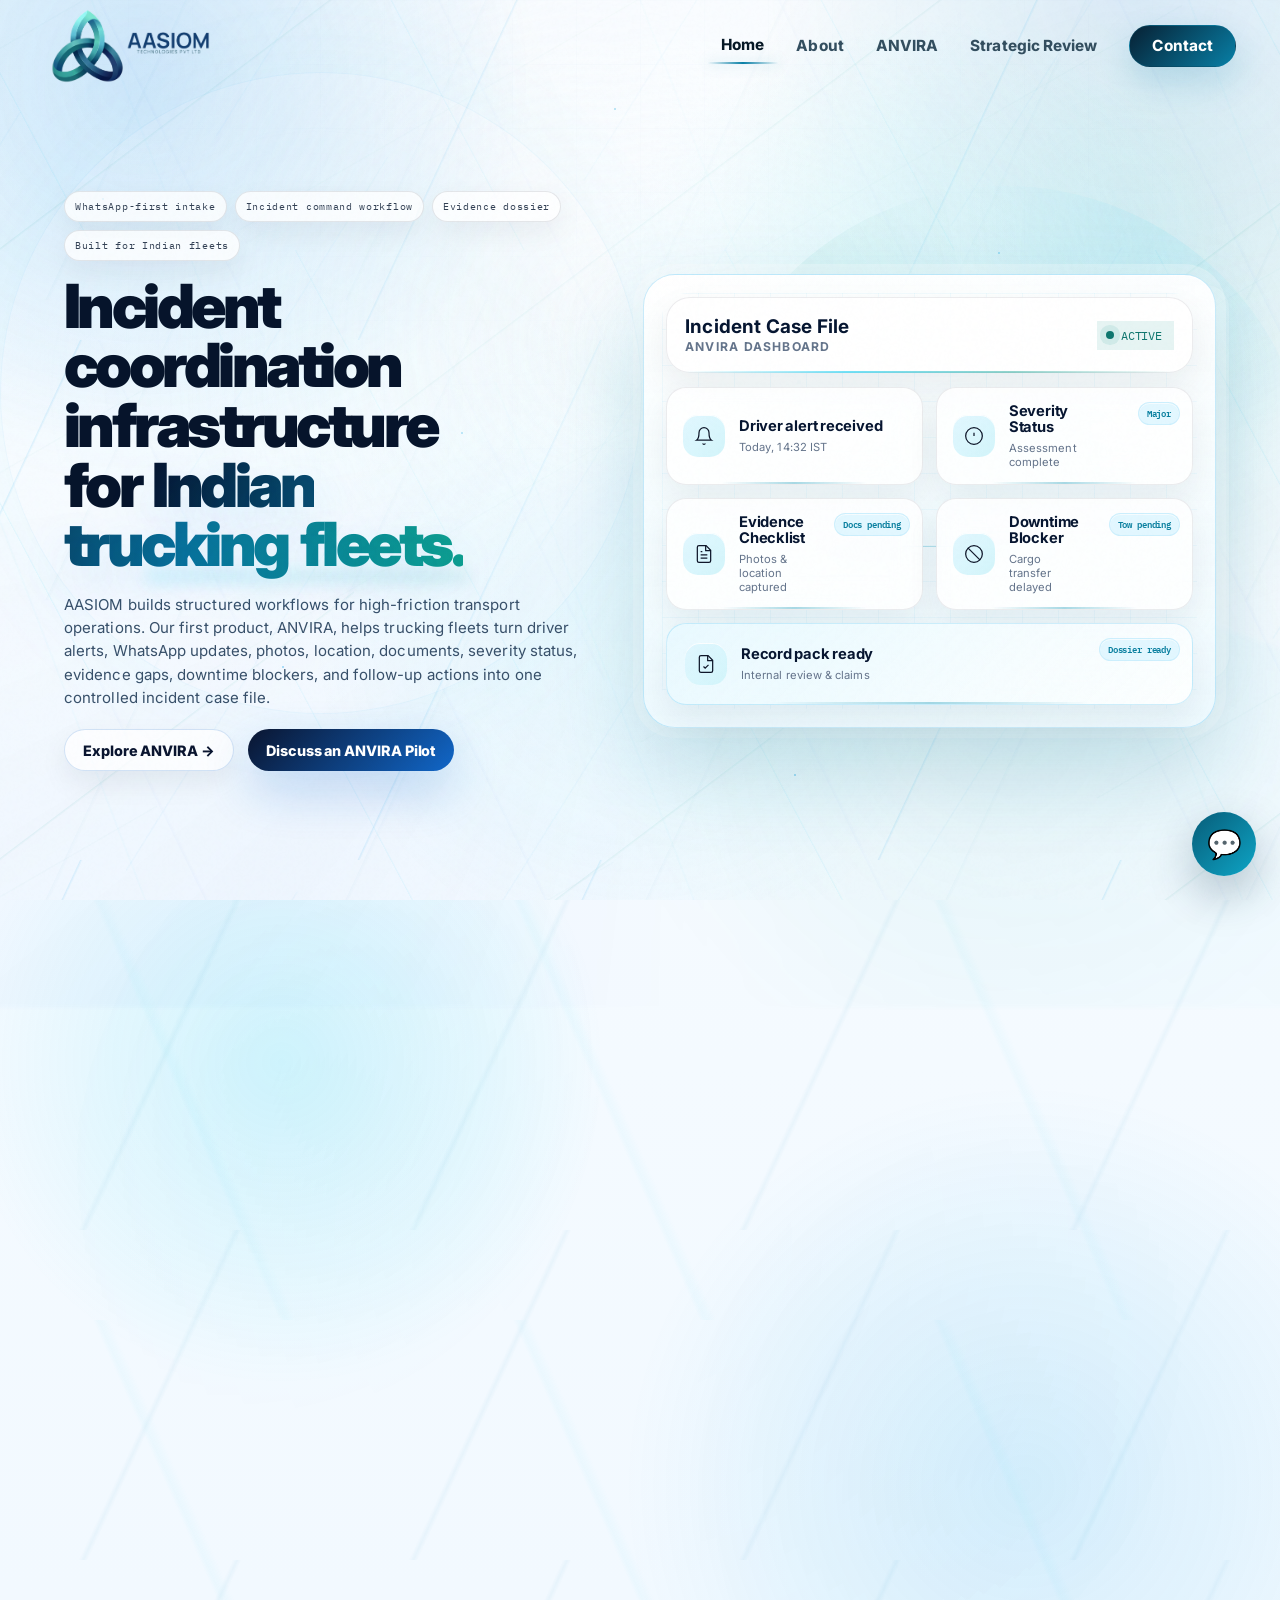
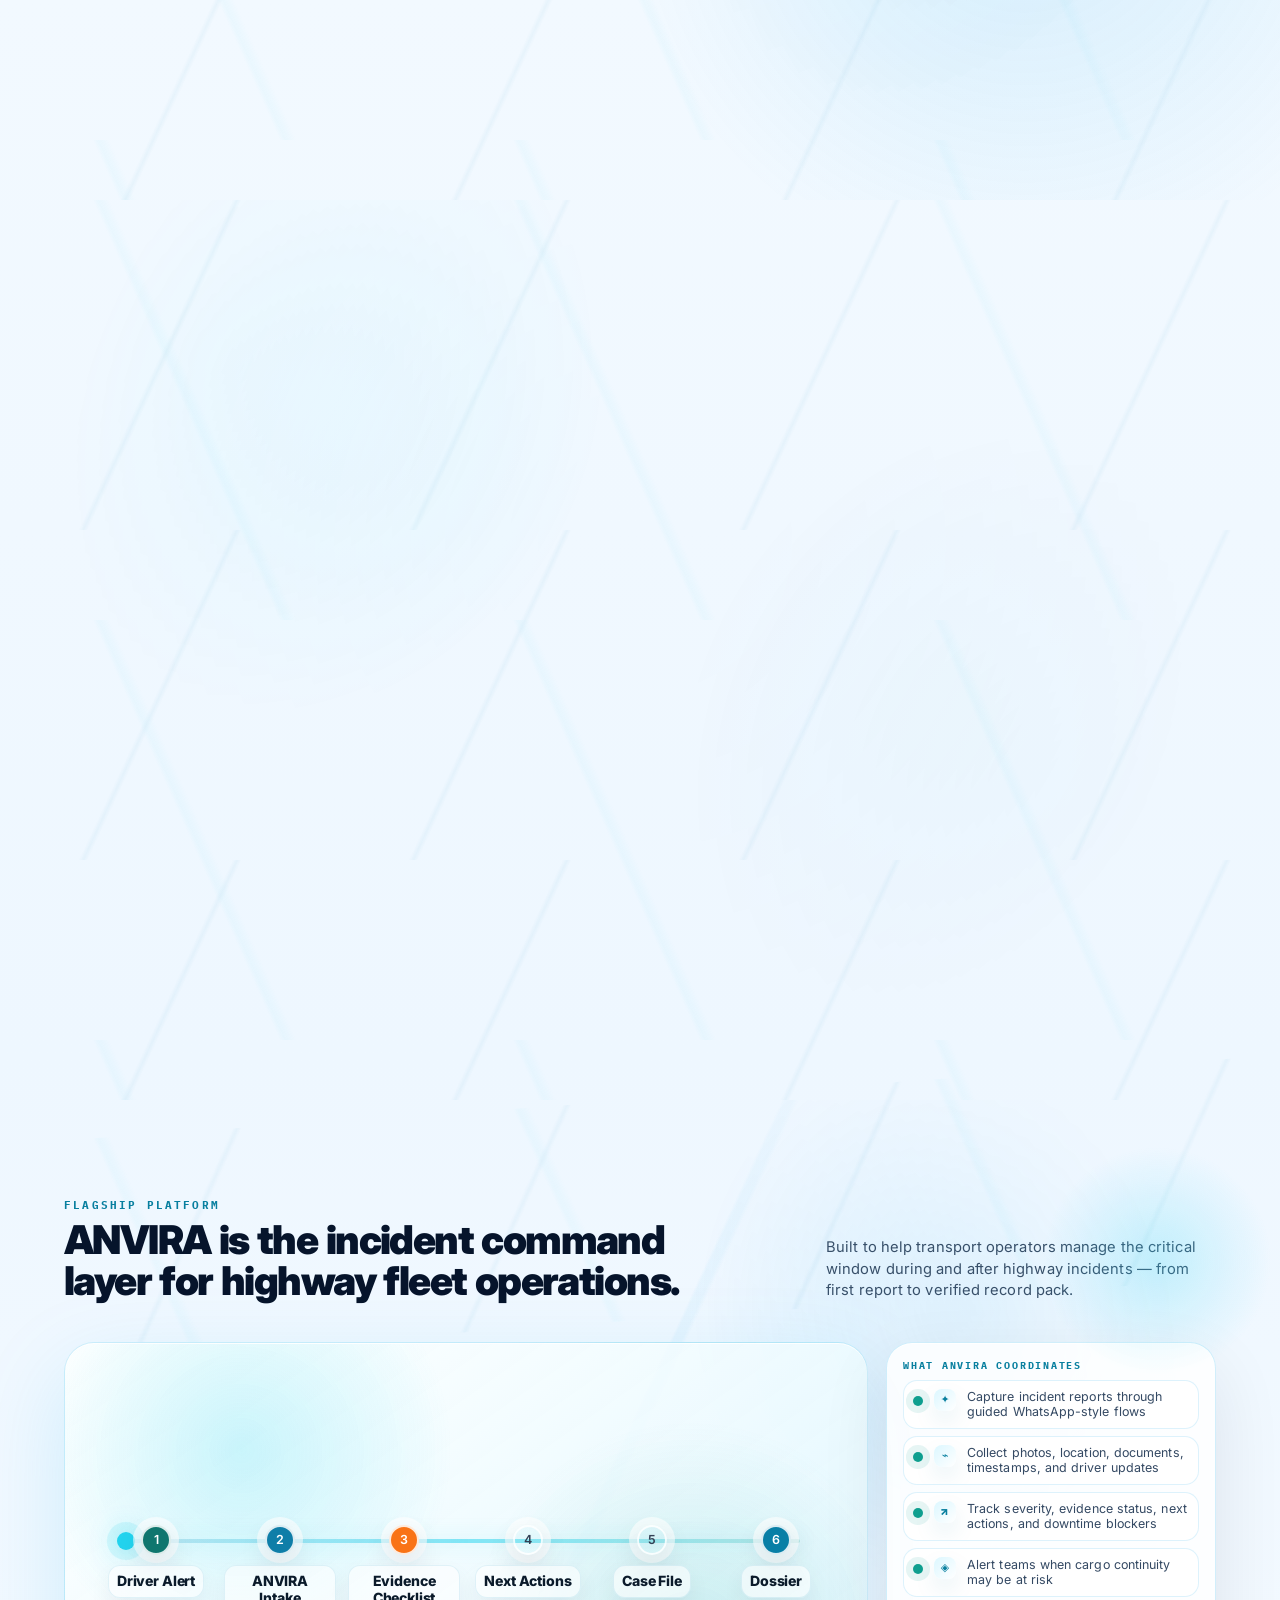
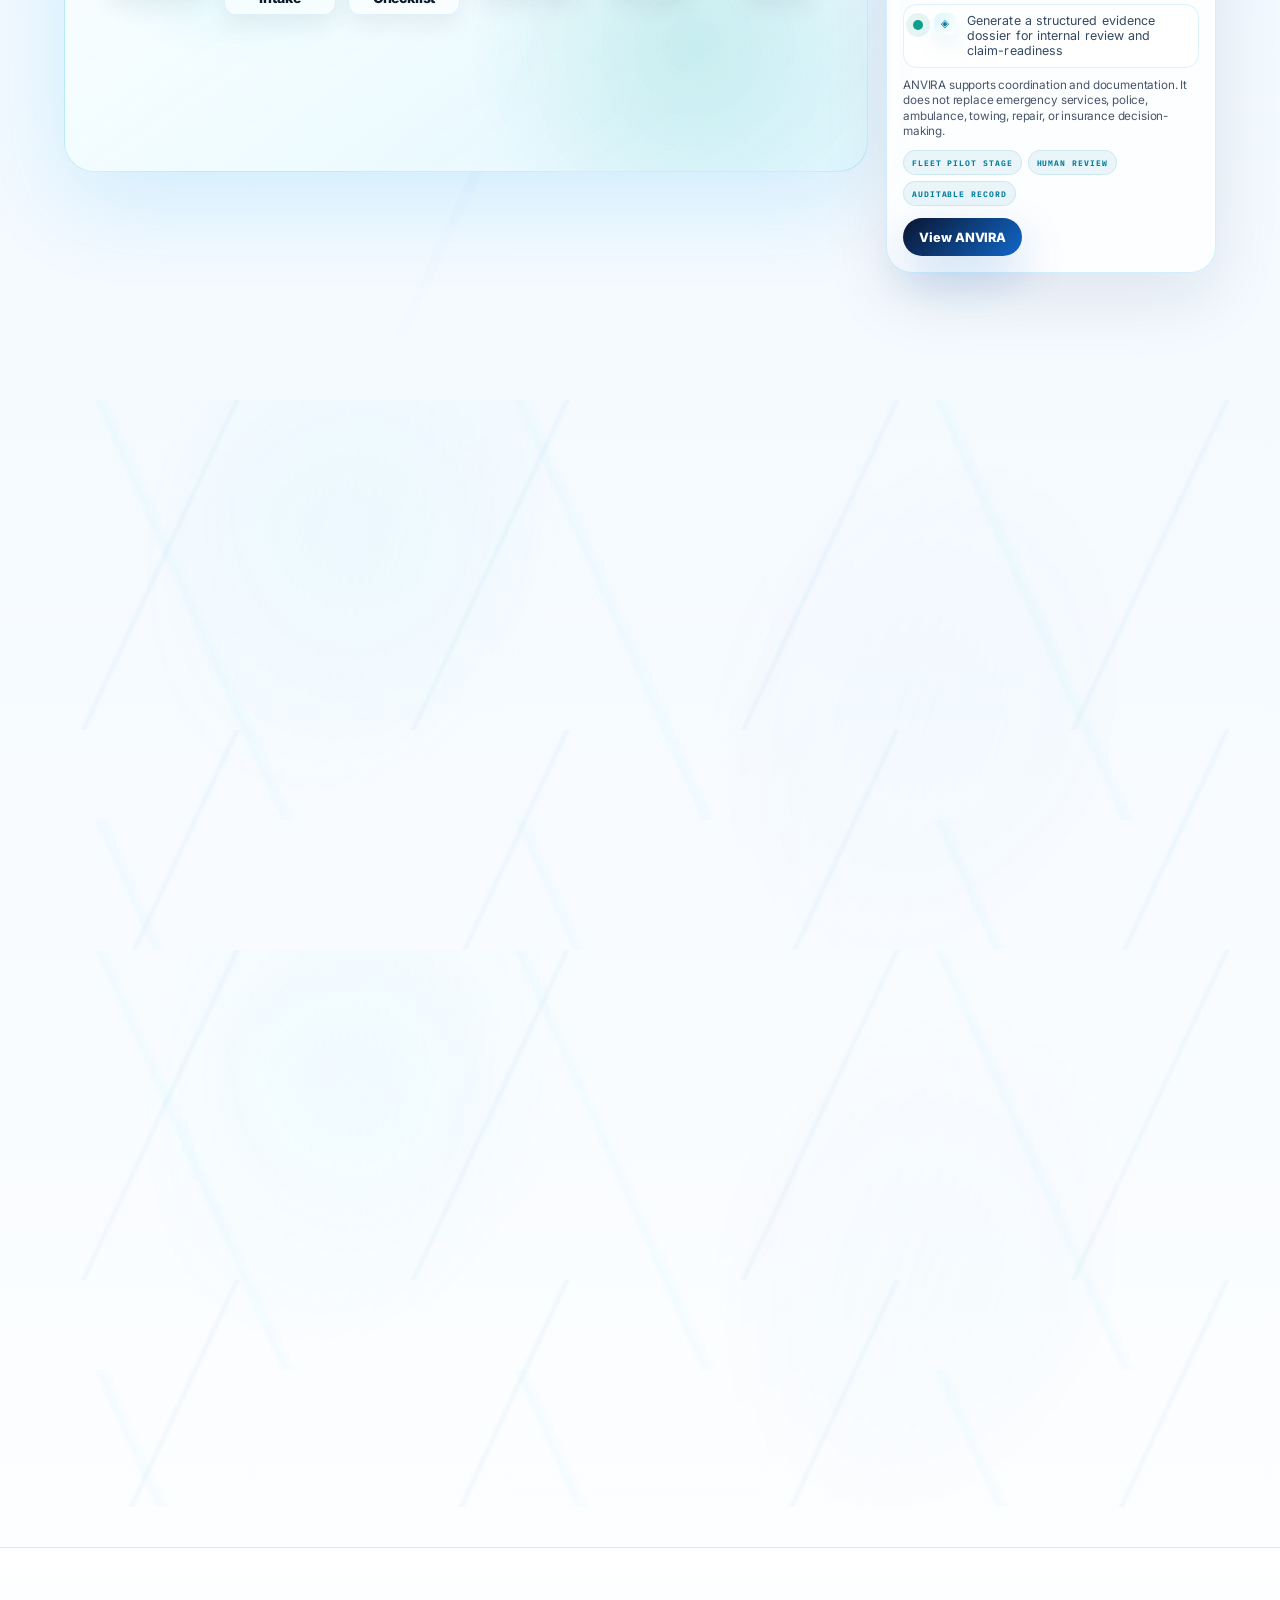
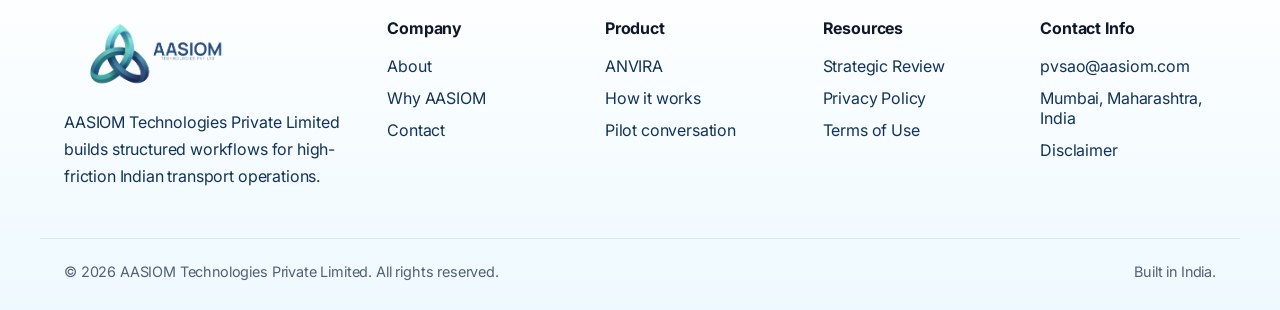
==== index.html @ 2530f466 "Add files via upload" ====
<!DOCTYPE html>
<html lang="en">

<head>
  <meta charset="UTF-8" />
  <meta name="viewport" content="width=device-width, initial-scale=1.0" />
  <title>AASIOM Technologies Private Limited — Highway Incident Intelligence</title>
  <meta name="description"
    content="AASIOM Technologies Private Limited builds structured incident coordination and documentation workflows for Indian trucking fleets." />
  <link rel="preconnect" href="https://fonts.googleapis.com">
  <link rel="preconnect" href="https://fonts.gstatic.com" crossorigin>
  <link
    href="https://fonts.googleapis.com/css2?family=Inter:wght@400;500;600;700;800;900&family=IBM+Plex+Mono:wght@400;500;600&family=Space+Grotesk:wght@600;700&display=swap"
    rel="stylesheet">
  <style>
    :root {
      --ink: #F0F4F8;
      --ink-2: #E2E8F0;
      --panel: #FFFFFF;
      --panel-2: #F8FAFC;
      --text: #0B1120;
      --muted: #475569;
      --muted-2: #64748B;
      --line: rgba(11, 17, 32, .08);
      --line-bright: rgba(11, 17, 32, .14);
      --saffron: #F26B1D;
      --steel: #0284C7;
      --teal: #0D9488;
      --cyan: #06B6D4;
      --max: 1240px;
    }

    * {
      box-sizing: border-box;
    }

    html {
      scroll-behavior: smooth;
    }

    body {
      margin: 0;
      font-family: Inter, system-ui, -apple-system, BlinkMacSystemFont, "Segoe UI", sans-serif;
      background: var(--ink);
      color: var(--text);
      overflow-x: hidden;
    }

    a {
      color: inherit;
      text-decoration: none;
    }

    .container {
      max-width: var(--max);
      margin: 0 auto;
      padding: 0 24px;
    }

    body::before {
      content: "";
      position: fixed;
      inset: 0;
      pointer-events: none;
      opacity: .55;
      background:
        radial-gradient(circle at 20% 10%, rgba(13, 148, 136, .06), transparent 28%),
        radial-gradient(circle at 82% 18%, rgba(2, 132, 199, .06), transparent 30%),
        radial-gradient(circle at 50% 70%, rgba(242, 107, 29, .04), transparent 38%);
      z-index: -3;
    }

    .page-motif {
      position: fixed;
      inset: 0;
      pointer-events: none;
      opacity: .22;
      background-image:
        linear-gradient(rgba(11, 17, 32, .04) 1px, transparent 1px),
        linear-gradient(90deg, rgba(11, 17, 32, .04) 1px, transparent 1px);
      background-size: 88px 88px;
      mask-image: radial-gradient(circle at 50% 8%, black, transparent 68%);
      z-index: -2;
    }

    .noise {
      position: fixed;
      inset: 0;
      pointer-events: none;
      opacity: .035;
      background-image: url("data:image/svg+xml,%3Csvg viewBox='0 0 160 160' xmlns='http://www.w3.org/2000/svg'%3E%3Cfilter id='n'%3E%3CfeTurbulence type='fractalNoise' baseFrequency='.75' numOctaves='3' stitchTiles='stitch'/%3E%3C/filter%3E%3Crect width='100%25' height='100%25' filter='url(%23n)'/%3E%3C/svg%3E");
      z-index: 9998;
      mix-blend-mode: multiply;
    }

    /* Splash */
    .splash {
      position: fixed;
      inset: 0;
      z-index: 10000;
      display: grid;
      place-items: center;
      background:
        radial-gradient(circle at 50% 42%, rgba(13, 148, 136, .08), transparent 24%),
        radial-gradient(circle at 50% 50%, #F8FAFC 0, #F0F4F8 52%, #E2E8F0 100%);
      transition: opacity .8s ease, visibility .8s ease;
    }

    .splash.hide {
      opacity: 0;
      visibility: hidden;
      pointer-events: none;
    }

    .splash::before {
      content: "";
      position: absolute;
      width: min(74vw, 720px);
      aspect-ratio: 1;
      border: 1px solid rgba(255, 255, 255, .10);
      border-left-color: rgba(19, 181, 166, .42);
      border-radius: 50%;
      animation: spin 18s linear infinite;
    }

    .splash::after {
      content: "";
      position: absolute;
      width: min(54vw, 520px);
      aspect-ratio: 1;
      border: 1px solid rgba(255, 255, 255, .08);
      border-right-color: rgba(242, 107, 29, .55);
      border-radius: 50%;
      animation: spin 24s linear infinite reverse;
    }

    .splash-inner {
      position: relative;
      text-align: center;
      width: min(92vw, 900px);
      padding: 32px;
      animation: splashIn .9s ease both;
    }

    .splash-logo {
      width: min(230px, 38vw);
      height: auto;
      margin: 0 auto 26px;
      display: block;
      object-fit: contain;
      filter: drop-shadow(0 0 28px rgba(32, 214, 239, .22));
      animation: floatLogo 3.2s ease-in-out infinite;
    }

    .splash-title {
      margin: 0;
      font-family: 'Space Grotesk', Inter, system-ui, sans-serif;
      font-size: clamp(2rem, 5.2vw, 4.65rem);
      line-height: .98;
      letter-spacing: -.045em;
      text-transform: uppercase;
      font-weight: 700;
      color: #F7FAFF;
      text-shadow: 0 0 34px rgba(32, 214, 239, .08);
    }

    .splash-line {
      margin: 18px auto 0;
      color: var(--muted-2);
      max-width: 720px;
      font-size: clamp(.95rem, 1.45vw, 1.2rem);
      line-height: 1.6;
    }

    .splash-loader {
      width: min(360px, 70vw);
      height: 2px;
      margin: 30px auto 0;
      background: rgba(255, 255, 255, .10);
      overflow: hidden;
      border-radius: 999px;
    }

    .splash-loader span {
      display: block;
      height: 100%;
      width: 0;
      background: linear-gradient(90deg, var(--teal), var(--saffron));
      animation: load 3s linear forwards;
    }

    /* Header */
    .nav {
      position: fixed;
      top: 0;
      left: 0;
      right: 0;
      z-index: 5000;
      transition: background .22s ease, backdrop-filter .22s ease, border-color .22s ease;
      border-bottom: 1px solid transparent;
    }

    .nav.scrolled {
      background: rgba(11, 15, 23, .76);
      backdrop-filter: blur(16px);
      -webkit-backdrop-filter: blur(16px);
      border-bottom-color: rgba(255, 255, 255, .08);
    }

    .nav-inner {
      height: 88px;
      display: flex;
      align-items: center;
      justify-content: space-between;
      gap: 30px;
    }

    .brand img {
      width: 68px;
      height: auto;
      max-height: 64px;
      display: block;
      object-fit: contain;
      filter: drop-shadow(0 0 14px rgba(255, 255, 255, .18));
    }

    .nav-links {
      display: flex;
      align-items: center;
      gap: 38px;
      list-style: none;
      padding: 0;
      margin: 0;
      font-size: 1rem;
      font-weight: 600;
      color: #AAB6C7;
    }

    .nav-links a {
      position: relative;
      padding: 32px 0;
      transition: color .2s ease;
    }

    .nav-links a:hover,
    .nav-links a.active {
      color: #fff;
    }

    .nav-links a.active::after {
      content: "";
      position: absolute;
      left: 50%;
      transform: translateX(-50%);
      bottom: 16px;
      width: 72px;
      height: 2px;
      background: linear-gradient(90deg, transparent, var(--cyan), transparent);
      box-shadow: 0 0 20px rgba(32, 214, 239, .9);
    }

    .nav-cta {
      padding: 12px 20px;
      border: 1px solid rgba(242, 107, 29, .35);
      background: rgba(242, 107, 29, .12);
      border-radius: 999px;
      color: #fff;
      font-weight: 700;
      transition: transform .2s ease, background .2s ease;
    }

    .nav-cta:hover {
      transform: translateY(-2px);
      background: rgba(242, 107, 29, .22);
    }

    .nav-toggle {
      display: none;
      background: none;
      border: 0;
      color: #fff;
      font-size: 28px;
    }

    /* Sections */
    section {
      position: relative;
    }

    .hero {
      min-height: 100vh;
      display: flex;
      align-items: center;
      padding: 128px 0 80px;
      overflow: hidden;
    }

    .hero::before {
      content: "";
      position: absolute;
      inset: 0;
      background:
        linear-gradient(90deg, rgba(11, 15, 23, .96) 0%, rgba(11, 15, 23, .78) 45%, rgba(11, 15, 23, .94) 100%),
        radial-gradient(circle at 70% 40%, rgba(31, 111, 235, .17), transparent 34%);
      z-index: -2;
    }

    .hero::after {
      content: "";
      position: absolute;
      right: -320px;
      top: 14%;
      width: 720px;
      height: 720px;
      border-radius: 50%;
      border: 1px solid rgba(19, 181, 166, .22);
      box-shadow: inset 0 0 90px rgba(19, 181, 166, .035);
      z-index: -1;
      animation: spin 42s linear infinite;
    }

    .hero-grid {
      display: grid;
      grid-template-columns: minmax(0, 1.1fr) minmax(320px, .65fr);
      gap: 56px;
      align-items: center;
    }

    .hud-strip {
      display: flex;
      flex-wrap: wrap;
      gap: 10px;
      margin-bottom: 28px;
      font-family: 'IBM Plex Mono', monospace;
      font-size: .78rem;
      color: #C8D2DF;
    }

    .hud-pill {
      border: 1px solid var(--line);
      background: rgba(255, 255, 255, .035);
      padding: 9px 12px;
      border-radius: 999px;
      white-space: nowrap;
    }

    .hud-pill strong {
      color: var(--teal);
      font-weight: 600;
    }

    .hero-title {
      margin: 0;
      max-width: 920px;
      font-size: clamp(2.6rem, 5.2vw, 5rem);
      line-height: 1.02;
      max-width: 760px;
      letter-spacing: -.075em;
      font-weight: 900;
    }

    .hero-title .saffron {
      color: var(--saffron);
      text-shadow: 0 0 26px rgba(242, 107, 29, .12);
    }

    .hero-sub {
      margin: 28px 0 0;
      max-width: 720px;
      font-size: clamp(1.05rem, 1.6vw, 1.25rem);
      line-height: 1.75;
      color: #B6C2D1;
    }

    .actions {
      display: flex;
      flex-wrap: wrap;
      gap: 16px;
      margin-top: 34px;
    }

    .btn {
      display: inline-flex;
      align-items: center;
      justify-content: center;
      min-height: 50px;
      padding: 0 22px;
      border-radius: 999px;
      font-weight: 800;
      transition: transform .22s ease, background .22s ease, border-color .22s ease;
    }

    .btn:hover {
      transform: translateY(-3px);
    }

    .btn-primary {
      background: var(--saffron);
      color: #140803;
      box-shadow: 0 20px 50px rgba(242, 107, 29, .20);
    }

    .btn-ghost {
      border: 1px solid rgba(255, 255, 255, .14);
      color: #fff;
      background: rgba(255, 255, 255, .04);
    }

    .tag-row {
      display: flex;
      flex-wrap: wrap;
      gap: 10px;
      margin-top: 28px;
    }

    .tag {
      font-family: 'IBM Plex Mono', monospace;
      font-size: .74rem;
      letter-spacing: .08em;
      text-transform: uppercase;
      color: #B7C2D1;
      padding: 9px 12px;
      border: 1px solid var(--line);
      background: rgba(255, 255, 255, .035);
      border-radius: 999px;
    }

    .metric-panel {
      border: 1px solid var(--line-bright);
      background: linear-gradient(145deg, rgba(18, 24, 35, .86), rgba(11, 15, 23, .60));
      border-radius: 28px;
      padding: 26px;
      box-shadow: 0 30px 100px rgba(0, 0, 0, .32);
      backdrop-filter: blur(18px);
    }

    .metric-panel h3 {
      margin: 0 0 18px;
      font-size: 1rem;
      color: #fff;
      letter-spacing: .08em;
      text-transform: uppercase;
      font-family: 'IBM Plex Mono', monospace;
    }

    .metric {
      padding: 18px 0;
      border-top: 1px solid var(--line);
      display: flex;
      justify-content: space-between;
      gap: 20px;
    }

    .metric:first-of-type {
      border-top: 0;
    }

    .metric span {
      color: var(--muted);
      font-family: 'IBM Plex Mono', monospace;
      font-size: .72rem;
      text-transform: uppercase;
      letter-spacing: .14em;
    }

    .metric strong {
      color: #fff;
      text-align: right;
    }

    .metric strong.teal {
      color: var(--teal);
    }

    .section {
      padding: 110px 0;
    }

    .eyebrow {
      font-family: 'IBM Plex Mono', monospace;
      color: var(--teal);
      text-transform: uppercase;
      letter-spacing: .22em;
      font-size: .78rem;
      margin-bottom: 16px;
    }

    .section-title {
      margin: 0;
      font-size: clamp(2.4rem, 5vw, 5rem);
      line-height: .98;
      letter-spacing: -.055em;
      font-weight: 900;
    }

    .section-desc {
      margin: 18px 0 0;
      max-width: 780px;
      color: #AEB8C7;
      font-size: 1.08rem;
      line-height: 1.75;
    }

    .center {
      text-align: center;
    }

    .center .section-desc {
      margin-left: auto;
      margin-right: auto;
    }

    .credibility {
      padding: 0;
      border-top: 1px solid var(--line);
      border-bottom: 1px solid var(--line);
      background: rgba(255, 255, 255, .025);
    }

    .stats {
      display: grid;
      grid-template-columns: repeat(6, 1fr);
    }

    .stat {
      padding: 30px 22px;
      border-left: 1px solid var(--line);
    }

    .stat:first-child {
      border-left: 0;
    }

    .stat strong {
      display: block;
      font-family: 'IBM Plex Mono', monospace;
      font-size: clamp(1.45rem, 2vw, 2.15rem);
      color: #fff;
    }

    .stat span {
      display: block;
      margin-top: 6px;
      font-family: 'IBM Plex Mono', monospace;
      text-transform: uppercase;
      letter-spacing: .12em;
      color: var(--muted);
      font-size: .72rem;
      line-height: 1.4;
    }

    .card-grid {
      display: grid;
      grid-template-columns: repeat(3, 1fr);
      gap: 20px;
      margin-top: 42px;
    }

    .card {
      border: 1px solid var(--line);
      background: linear-gradient(145deg, rgba(18, 24, 35, .86), rgba(11, 15, 23, .56));
      border-radius: 26px;
      padding: 30px;
      min-height: 250px;
      transition: transform .24s ease, border-color .24s ease, background .24s ease;
    }

    .card:hover {
      transform: translateY(-6px);
      border-color: rgba(242, 107, 29, .35);
      background: linear-gradient(145deg, rgba(242, 107, 29, .06), rgba(18, 24, 35, .72));
    }

    .icon {
      width: 50px;
      height: 50px;
      border: 1px solid rgba(242, 107, 29, .28);
      border-radius: 16px;
      display: grid;
      place-items: center;
      color: var(--saffron);
      margin-bottom: 22px;
      background: rgba(242, 107, 29, .06);
      box-shadow: inset 0 0 24px rgba(242, 107, 29, .035);
    }

    .icon svg {
      width: 24px;
      height: 24px;
      display: block;
    }

    .card h3 {
      margin: 0 0 12px;
      font-size: 1.45rem;
      letter-spacing: -.03em;
    }

    .card p {
      margin: 0;
      color: #AEB8C7;
      line-height: 1.65;
    }

    .card .label {
      display: inline-block;
      margin-top: 22px;
      font-family: 'IBM Plex Mono', monospace;
      font-size: .68rem;
      text-transform: uppercase;
      letter-spacing: .16em;
      color: var(--teal);
    }

    .mission {
      background: linear-gradient(180deg, transparent, rgba(255, 255, 255, .02), transparent);
    }

    .mission-statement {
      max-width: 1000px;
      margin: 0 auto;
      text-align: center;
    }

    .mission-statement h2 {
      font-size: clamp(3rem, 7vw, 7rem);
      line-height: .9;
      letter-spacing: -.07em;
      margin: 0;
    }

    .mission-statement p {
      margin: 26px auto 0;
      max-width: 840px;
      color: #B7C2D1;
      font-size: 1.18rem;
      line-height: 1.8;
    }

    .mission-lines {
      margin: 36px auto 0;
      max-width: 900px;
      display: grid;
      gap: 14px;
    }

    .mission-lines div {
      padding: 18px 22px;
      border: 1px solid var(--line);
      border-radius: 18px;
      color: #D7DEE9;
      background: rgba(255, 255, 255, .028);
    }

    .domain-grid {
      display: grid;
      grid-template-columns: repeat(4, 1fr);
      gap: 18px;
      margin-top: 42px;
    }

    .domain-card {
      min-height: 280px;
      display: flex;
      flex-direction: column;
      justify-content: space-between;
    }

    .domain-card .horizon {
      font-family: 'IBM Plex Mono', monospace;
      font-size: .68rem;
      letter-spacing: .18em;
      color: var(--saffron);
    }

    .anvira-panel {
      border: 1px solid rgba(242, 107, 29, .22);
      border-radius: 34px;
      padding: clamp(32px, 5vw, 64px);
      background:
        radial-gradient(circle at 84% 30%, rgba(242, 107, 29, .12), transparent 34%),
        linear-gradient(135deg, rgba(18, 24, 35, .92), rgba(10, 14, 22, .84));
      display: grid;
      grid-template-columns: 1fr .9fr;
      gap: 50px;
      align-items: center;
      box-shadow: 0 30px 100px rgba(0, 0, 0, .30);
    }

    .cap-list {
      display: grid;
      gap: 14px;
      margin-top: 26px;
    }

    .cap {
      display: flex;
      gap: 12px;
      align-items: flex-start;
      color: #C5CFDD;
      line-height: 1.5;
    }

    .cap::before {
      content: "";
      flex: 0 0 10px;
      width: 10px;
      height: 10px;
      margin-top: 7px;
      border-radius: 50%;
      background: var(--saffron);
      box-shadow: 0 0 18px rgba(242, 107, 29, .8);
    }

    .system-visual {
      position: relative;
      min-height: 390px;
      border: 1px solid var(--line);
      border-radius: 28px;
      overflow: hidden;
      background: rgba(255, 255, 255, .025);
      display: grid;
      place-items: center;
    }

    .system-visual svg {
      width: 88%;
      height: auto;
      opacity: .9;
    }

    .concept-label {
      position: absolute;
      top: 18px;
      right: 18px;
      font-family: 'IBM Plex Mono', monospace;
      font-size: .66rem;
      letter-spacing: .14em;
      color: var(--saffron);
      border: 1px solid rgba(242, 107, 29, .28);
      border-radius: 999px;
      padding: 8px 10px;
      background: rgba(242, 107, 29, .08);
    }

    .trust-grid {
      display: grid;
      grid-template-columns: repeat(4, 1fr);
      gap: 16px;
      margin-top: 42px;
    }

    .trust-item {
      padding: 24px;
      border: 1px solid var(--line);
      border-radius: 22px;
      background: rgba(255, 255, 255, .025);
    }

    .trust-item strong {
      display: block;
      margin-bottom: 10px;
      color: #fff;
    }

    .trust-item p {
      margin: 0;
      color: #AEB8C7;
      line-height: 1.6;
      font-size: .97rem;
    }

    .team-grid {
      display: grid;
      grid-template-columns: repeat(3, 1fr);
      gap: 20px;
      margin-top: 42px;
    }

    .person {
      text-align: left;
    }

    .avatar {
      width: 76px;
      height: 76px;
      border-radius: 24px;
      display: grid;
      place-items: center;
      background: linear-gradient(135deg, rgba(242, 107, 29, .20), rgba(19, 181, 166, .12));
      color: #fff;
      font-weight: 900;
      letter-spacing: .04em;
      margin-bottom: 20px;
      border: 1px solid var(--line-bright);
    }

    .person h3 {
      margin: 0 0 8px;
      font-size: 1.25rem;
    }

    .person .role {
      color: var(--saffron);
      font-family: 'IBM Plex Mono', monospace;
      font-size: .74rem;
      letter-spacing: .1em;
      text-transform: uppercase;
      line-height: 1.6;
    }

    .person p {
      margin: 14px 0 0;
      color: #AEB8C7;
      line-height: 1.65;
    }

    .closing {
      padding: 120px 0;
      background: radial-gradient(circle at 30% 40%, rgba(242, 107, 29, .10), transparent 34%), #080C14;
      border-top: 1px solid var(--line);
      border-bottom: 1px solid var(--line);
    }

    .closing-box {
      max-width: 980px;
      margin: 0 auto;
      text-align: center;
    }

    .footer {
      padding: 70px 0 30px;
      background: #070A10;
    }

    .footer-grid {
      display: grid;
      grid-template-columns: 1.4fr repeat(3, 1fr);
      gap: 42px;
    }

    .footer-logo {
      width: 210px;
      height: auto;
      display: block;
      margin-bottom: 20px;
    }

    .footer p {
      color: #8491A3;
      line-height: 1.7;
      margin: 0;
      max-width: 520px;
    }

    .footer h4 {
      margin: 0 0 18px;
    }

    .footer ul {
      list-style: none;
      margin: 0;
      padding: 0;
      display: grid;
      gap: 12px;
      color: #9AA6B8;
    }

    .footer-bottom {
      margin-top: 48px;
      padding-top: 24px;
      border-top: 1px solid var(--line);
      display: flex;
      justify-content: space-between;
      gap: 16px;
      color: #768398;
      font-size: .9rem;
    }

    .reveal {
      opacity: 0;
      transform: translateY(28px);
      transition: opacity .7s ease, transform .7s ease;
    }

    .reveal.visible {
      opacity: 1;
      transform: translateY(0);
    }

    @keyframes splashIn {
      from {
        opacity: 0;
        transform: translateY(16px) scale(.98);
      }

      to {
        opacity: 1;
        transform: none;
      }
    }

    @keyframes floatLogo {

      0%,
      100% {
        transform: translateY(0);
      }

      50% {
        transform: translateY(-10px);
      }
    }

    @keyframes spin {
      to {
        transform: rotate(360deg);
      }
    }

    @keyframes load {
      to {
        width: 100%;
      }
    }

    @media (max-width:1050px) {

      .hero-grid,
      .anvira-panel {
        grid-template-columns: 1fr;
      }

      .stats {
        grid-template-columns: repeat(3, 1fr);
      }

      .card-grid,
      .team-grid {
        grid-template-columns: 1fr;
      }

      .domain-grid,
      .trust-grid {
        grid-template-columns: repeat(2, 1fr);
      }

      .metric-panel {
        max-width: 620px;
      }
    }

    @media (max-width:760px) {
      .nav-inner {
        height: 78px;
      }

      .brand img {
        width: 58px;
        max-height: 56px;
      }

      .nav-toggle {
        display: block;
      }

      .nav-links {
        position: absolute;
        top: 78px;
        left: 16px;
        right: 16px;
        display: none;
        flex-direction: column;
        align-items: flex-start;
        padding: 18px;
        gap: 4px;
        background: rgba(11, 15, 23, .94);
        border: 1px solid var(--line);
        border-radius: 18px;
        backdrop-filter: blur(16px);
      }

      .nav.open .nav-links {
        display: flex;
      }

      .nav-links a {
        padding: 12px 0;
      }

      .nav-links a.active::after {
        bottom: 6px;
        width: 44px;
        left: 22px;
      }

      .nav-cta {
        width: 100%;
        text-align: center;
        justify-content: center;
      }

      .hero {
        padding-top: 110px;
      }

      .hero-title {
        font-size: clamp(3rem, 14vw, 4.6rem);
      }

      .stats,
      .domain-grid,
      .trust-grid {
        grid-template-columns: 1fr;
      }

      .stat {
        border-left: 0;
        border-top: 1px solid var(--line);
      }

      .stat:first-child {
        border-top: 0;
      }

      .footer-grid {
        grid-template-columns: 1fr;
      }

      .footer-bottom {
        flex-direction: column;
      }

      .section {
        padding: 78px 0;
      }
    }


    /* UX polish: floating header, professional motion, and cleaner visual feedback */
    .nav {
      border-bottom: 0 !important;
      background: transparent !important;
      box-shadow: none !important;
      backdrop-filter: none !important;
      -webkit-backdrop-filter: none !important;
    }

    .nav.scrolled {
      background: transparent !important;
      border-bottom: 0 !important;
      box-shadow: none !important;
      backdrop-filter: none !important;
      -webkit-backdrop-filter: none !important;
    }

    .nav-inner {
      transition: height .24s ease, margin .24s ease, padding .24s ease, background .24s ease, box-shadow .24s ease, border-color .24s ease, border-radius .24s ease;
    }

    .nav.scrolled .nav-inner {
      height: 72px;
      margin-top: 12px;
      padding: 0 22px;
      border: 1px solid rgba(255, 255, 255, .075);
      border-radius: 999px;
      background: rgba(8, 12, 20, .58);
      box-shadow: 0 18px 60px rgba(0, 0, 0, .28), inset 0 1px 0 rgba(255, 255, 255, .05);
      backdrop-filter: blur(18px);
      -webkit-backdrop-filter: blur(18px);
    }

    .brand img {
      transition: transform .22s ease, filter .22s ease, opacity .22s ease;
    }

    .brand:hover img {
      transform: translateY(-2px) scale(1.03);
      filter: drop-shadow(0 0 18px rgba(32, 214, 239, .22));
    }

    .nav-links a {
      text-shadow: 0 10px 30px rgba(0, 0, 0, .35);
    }

    .nav-links a::before {
      content: "";
      position: absolute;
      left: 50%;
      top: 50%;
      width: 0;
      height: 0;
      border-radius: 999px;
      background: rgba(255, 255, 255, .055);
      transform: translate(-50%, -50%);
      transition: width .22s ease, height .22s ease;
      z-index: -1;
    }

    .nav-links a:hover::before {
      width: 74px;
      height: 36px;
    }

    .nav-cta {
      position: relative;
      overflow: hidden;
    }

    .nav-cta::after,
    .btn-primary::after {
      content: "";
      position: absolute;
      inset: -40% -70%;
      background: linear-gradient(90deg, transparent, rgba(255, 255, 255, .22), transparent);
      transform: translateX(-120%) rotate(18deg);
      transition: transform .55s ease;
      pointer-events: none;
    }

    .nav-cta:hover::after,
    .btn-primary:hover::after {
      transform: translateX(120%) rotate(18deg);
    }

    .hero-title.visible {
      animation: heroSettle .9s cubic-bezier(.16, 1, .3, 1) both;
    }

    .hero-title .saffron {
      position: relative;
      display: inline-block;
    }

    .hero-title .saffron::after {
      content: "";
      position: absolute;
      left: 0;
      right: 0;
      bottom: .05em;
      height: .08em;
      background: linear-gradient(90deg, rgba(242, 107, 29, .8), rgba(32, 214, 239, .25));
      border-radius: 999px;
      opacity: .55;
      transform-origin: left;
      animation: accentDraw 1.1s ease .65s both;
    }

    .hud-pill,
    .tag,
    .metric-panel,
    .card,
    .trust-item,
    .anvira-panel,
    .system-visual,
    .mission-lines div {
      box-shadow: inset 0 1px 0 rgba(255, 255, 255, .035);
    }

    .hud-pill,
    .tag {
      transition: transform .22s ease, border-color .22s ease, background .22s ease, color .22s ease;
    }

    .hud-pill:hover,
    .tag:hover {
      transform: translateY(-2px);
      border-color: rgba(32, 214, 239, .22);
      background: rgba(32, 214, 239, .045);
      color: #E9F5FF;
    }

    .card {
      position: relative;
      overflow: hidden;
      will-change: transform;
      transform: translateZ(0);
    }

    .card::before {
      content: "";
      position: absolute;
      inset: 0;
      background: radial-gradient(circle at var(--mx, 20%) var(--my, 0%), rgba(32, 214, 239, .105), transparent 32%);
      opacity: 0;
      transition: opacity .28s ease;
      pointer-events: none;
    }

    .card:hover::before {
      opacity: 1;
    }

    .card:hover .icon,
    .card:hover .avatar {
      transform: translateY(-3px) scale(1.04);
      border-color: rgba(32, 214, 239, .34);
      box-shadow: 0 18px 46px rgba(0, 0, 0, .20), inset 0 0 28px rgba(32, 214, 239, .06);
    }

    .icon,
    .avatar {
      transition: transform .24s ease, border-color .24s ease, box-shadow .24s ease;
    }

    .icon svg,
    .system-visual svg {
      transition: transform .35s ease, opacity .35s ease;
    }

    .card:hover .icon svg {
      transform: scale(1.08);
    }

    .system-visual {
      isolation: isolate;
    }

    .system-visual::after {
      content: "";
      position: absolute;
      left: -20%;
      right: -20%;
      top: 0;
      height: 1px;
      background: linear-gradient(90deg, transparent, rgba(32, 214, 239, .45), rgba(242, 107, 29, .32), transparent);
      opacity: .58;
      animation: scanLine 5.5s ease-in-out infinite;
      z-index: 2;
    }

    .system-visual:hover svg {
      transform: scale(1.025);
      opacity: 1;
    }

    .metric {
      transition: background .22s ease, padding-left .22s ease;
    }

    .metric:hover {
      background: rgba(255, 255, 255, .025);
      padding-left: 8px;
    }

    .reveal.visible:nth-child(odd) {
      transition-delay: .04s;
    }

    .card-grid .card:nth-child(2) {
      transition-delay: .04s;
    }

    .card-grid .card:nth-child(3) {
      transition-delay: .08s;
    }

    .card-grid .card:nth-child(4) {
      transition-delay: .12s;
    }

    .card-grid .card:nth-child(5) {
      transition-delay: .16s;
    }

    .card-grid .card:nth-child(6) {
      transition-delay: .20s;
    }

    .section {
      scroll-margin-top: 110px;
    }

    @keyframes heroSettle {
      from {
        opacity: 0;
        transform: translateY(28px) scale(.985);
        filter: blur(4px);
      }

      to {
        opacity: 1;
        transform: translateY(0) scale(1);
        filter: blur(0);
      }
    }

    @keyframes accentDraw {
      from {
        transform: scaleX(0);
        opacity: 0;
      }

      to {
        transform: scaleX(1);
        opacity: .55;
      }
    }

    @keyframes scanLine {

      0%,
      100% {
        transform: translateY(18px);
        opacity: .12;
      }

      45%,
      55% {
        opacity: .62;
      }

      50% {
        transform: translateY(330px);
      }
    }

    @media (max-width:760px) {
      .nav.scrolled .nav-inner {
        height: 64px;
        margin: 10px 14px 0;
        padding: 0 16px;
      }

      .nav-links a:hover::before {
        display: none;
      }
    }

    @media (prefers-reduced-motion: reduce) {

      *,
      *::before,
      *::after {
        animation: none !important;
        transition: none !important;
        scroll-behavior: auto !important;
      }
    }


    /* =========================================================
       Premium minimal technology UI refresh
       Focus: high-profile customers, enterprise/government-ready,
       minimal branding, cleaner hierarchy, tech-oriented surfaces.
       ========================================================= */
    :root {
      --ink: #080B10;
      --ink-2: #0B1018;
      --panel: #101722;
      --panel-2: #0D131D;
      --text: #F4F7FB;
      --muted: #8F9AAA;
      --muted-2: #B7C1CF;
      --line: rgba(255, 255, 255, .075);
      --line-bright: rgba(255, 255, 255, .13);
      --saffron: #D97735;
      --steel: #4C84FF;
      --teal: #5DD6C5;
      --cyan: #79E6F2;
      --max: 1200px;
    }

    body {
      background:
        radial-gradient(circle at 52% -10%, rgba(76, 132, 255, .10), transparent 34%),
        linear-gradient(180deg, #080B10 0%, #0A0F16 46%, #080B10 100%);
      color: var(--text);
      letter-spacing: -.01em;
    }

    body::before {
      opacity: .38;
      background:
        radial-gradient(circle at 18% 8%, rgba(93, 214, 197, .08), transparent 30%),
        radial-gradient(circle at 86% 20%, rgba(76, 132, 255, .08), transparent 32%);
    }

    .page-motif {
      opacity: .12;
      background-image:
        linear-gradient(rgba(255, 255, 255, .045) 1px, transparent 1px),
        linear-gradient(90deg, rgba(255, 255, 255, .045) 1px, transparent 1px);
      background-size: 96px 96px;
      mask-image: linear-gradient(180deg, black 0%, transparent 78%);
    }

    .noise {
      opacity: .018;
    }

    /* Splash - quieter, premium intro */
    .splash {
      background:
        radial-gradient(circle at 50% 42%, rgba(93, 214, 197, .10), transparent 26%),
        linear-gradient(180deg, #0D131D 0%, #080B10 100%);
    }

    .splash::before,
    .splash::after {
      opacity: .32;
      border-color: rgba(255, 255, 255, .08);
      box-shadow: none;
    }

    .splash-logo {
      width: min(190px, 34vw);
      filter: drop-shadow(0 18px 40px rgba(0, 0, 0, .32));
      animation: none;
    }

    .splash-title {
      font-size: clamp(1.85rem, 4vw, 3.5rem);
      letter-spacing: -.035em;
      text-transform: none;
    }

    .splash-line {
      color: #AAB5C3;
      max-width: 640px;
    }

    .splash-loader {
      height: 1px;
      background: rgba(255, 255, 255, .11);
    }

    .splash-loader span {
      background: linear-gradient(90deg, transparent, var(--cyan), transparent);
    }

    /* Navigation - enterprise style */
    .nav-inner {
      height: 86px;
    }

    .brand img {
      width: 60px;
      max-height: 58px;
      filter: none;
    }

    .nav.scrolled .nav-inner {
      height: 66px;
      margin-top: 14px;
      border: 1px solid rgba(255, 255, 255, .08);
      border-radius: 999px;
      background: rgba(9, 13, 20, .72);
      box-shadow: 0 20px 70px rgba(0, 0, 0, .35);
      backdrop-filter: blur(20px);
      -webkit-backdrop-filter: blur(20px);
    }

    .nav-links {
      gap: 30px;
      font-size: .92rem;
      color: #A7B1C0;
      font-weight: 600;
    }

    .nav-links a {
      padding: 30px 0;
    }

    .nav-links a:hover,
    .nav-links a.active {
      color: #F4F7FB;
    }

    .nav-links a.active::after {
      bottom: 17px;
      width: 38px;
      height: 1px;
      background: var(--cyan);
      box-shadow: none;
    }

    .nav-links a::before,
    .nav-cta::after,
    .btn-primary::after {
      display: none;
    }

    .nav-cta {
      padding: 11px 18px;
      border: 1px solid rgba(255, 255, 255, .13);
      background: rgba(255, 255, 255, .045);
      color: #F7FAFF;
      border-radius: 999px;
      font-size: .92rem;
      box-shadow: none;
    }

    .nav-cta:hover {
      transform: translateY(-1px);
      background: rgba(255, 255, 255, .075);
      border-color: rgba(121, 230, 242, .28);
    }

    /* Hero - more targeted and less promotional */
    .hero {
      min-height: 96vh;
      padding: 136px 0 92px;
    }

    .hero::before {
      background:
        linear-gradient(90deg, rgba(8, 11, 16, .96) 0%, rgba(8, 11, 16, .84) 54%, rgba(8, 11, 16, .96) 100%),
        radial-gradient(circle at 76% 42%, rgba(76, 132, 255, .10), transparent 34%);
    }

    .hero::after {
      right: -240px;
      top: 16%;
      width: 560px;
      height: 560px;
      border-color: rgba(121, 230, 242, .10);
      box-shadow: none;
      animation: none;
    }

    .hero-grid {
      grid-template-columns: minmax(0, 1.04fr) minmax(320px, .72fr);
      gap: 48px;
    }

    .hud-strip {
      gap: 8px;
      margin-bottom: 24px;
    }

    .hud-pill,
    .tag {
      border-color: rgba(255, 255, 255, .09);
      background: rgba(255, 255, 255, .035);
      color: #BAC5D4;
      border-radius: 999px;
      font-size: .69rem;
      letter-spacing: .12em;
    }

    .hud-pill strong {
      color: #DCE8F7;
    }

    .hero-title {
      max-width: 850px;
      font-size: clamp(3.1rem, 6.5vw, 6.2rem);
      line-height: .92;
      letter-spacing: -.065em;
      font-weight: 850;
    }

    .hero-title .saffron {
      color: #F4F7FB;
      text-shadow: none;
    }

    .hero-title .saffron::after {
      height: .055em;
      background: linear-gradient(90deg, rgba(121, 230, 242, .85), rgba(76, 132, 255, .22));
      opacity: .75;
    }

    .hero-sub {
      max-width: 690px;
      color: #AEB8C7;
      font-size: clamp(1rem, 1.24vw, 1.16rem);
      line-height: 1.78;
    }

    .actions {
      gap: 12px;
      margin-top: 32px;
    }

    .btn {
      min-height: 48px;
      padding: 0 20px;
      border-radius: 999px;
      font-size: .94rem;
      letter-spacing: -.005em;
      box-shadow: none;
    }

    .btn-primary {
      background: #F4F7FB;
      color: #070B12;
      box-shadow: 0 18px 48px rgba(255, 255, 255, .08);
    }

    .btn-ghost {
      border-color: rgba(255, 255, 255, .13);
      background: rgba(255, 255, 255, .035);
      color: #EAF0F8;
    }

    .btn:hover {
      transform: translateY(-2px);
    }

    /* Panels and cards - clean enterprise surfaces */
    .metric-panel,
    .card,
    .trust-item,
    .anvira-panel,
    .system-visual,
    .mission-lines div {
      border: 1px solid rgba(255, 255, 255, .085);
      background: linear-gradient(180deg, rgba(255, 255, 255, .045), rgba(255, 255, 255, .02));
      box-shadow: 0 22px 70px rgba(0, 0, 0, .24), inset 0 1px 0 rgba(255, 255, 255, .035);
      backdrop-filter: blur(14px);
      -webkit-backdrop-filter: blur(14px);
    }

    .metric-panel {
      border-radius: 24px;
      padding: 24px;
    }

    .metric-panel h3 {
      color: #EEF3FA;
      font-size: .78rem;
      letter-spacing: .16em;
    }

    .metric {
      border-top-color: rgba(255, 255, 255, .07);
    }

    .metric span {
      color: #818DA0;
    }

    .metric strong.teal {
      color: #D9E4F2;
    }

    .metric:hover {
      padding-left: 0;
      background: transparent;
    }

    .section {
      padding: 96px 0;
    }

    .eyebrow {
      color: #8EDFED;
      letter-spacing: .22em;
      font-size: .72rem;
      margin-bottom: 14px;
    }

    .section-title {
      font-size: clamp(2.25rem, 4.1vw, 4.35rem);
      letter-spacing: -.055em;
      font-weight: 850;
      max-width: 980px;
    }

    .center .section-title {
      margin-left: auto;
      margin-right: auto;
    }

    .section-desc {
      color: #A9B4C3;
      font-size: 1.03rem;
      line-height: 1.78;
    }

    .credibility {
      background: rgba(255, 255, 255, .018);
      border-top-color: rgba(255, 255, 255, .07);
      border-bottom-color: rgba(255, 255, 255, .07);
    }

    .stat {
      padding: 26px 20px;
      border-left-color: rgba(255, 255, 255, .07);
    }

    .stat strong {
      font-size: clamp(1.25rem, 1.65vw, 1.8rem);
      font-weight: 700;
    }

    .stat span {
      color: #8792A3;
      font-size: .66rem;
    }

    .card-grid {
      gap: 16px;
      margin-top: 38px;
    }

    .card {
      border-radius: 22px;
      padding: 28px;
      min-height: 232px;
      transition: transform .22s ease, border-color .22s ease, background .22s ease;
    }

    .card::before {
      display: none;
    }

    .card:hover {
      transform: translateY(-4px);
      border-color: rgba(121, 230, 242, .20);
      background: linear-gradient(180deg, rgba(255, 255, 255, .058), rgba(255, 255, 255, .025));
    }

    .icon,
    .avatar {
      width: 46px;
      height: 46px;
      border-radius: 14px;
      border: 1px solid rgba(255, 255, 255, .11);
      background: rgba(255, 255, 255, .04);
      color: #DDE8F6;
      box-shadow: none;
    }

    .card:hover .icon,
    .card:hover .avatar {
      transform: none;
      border-color: rgba(121, 230, 242, .20);
      box-shadow: none;
    }

    .card h3 {
      font-size: 1.24rem;
      letter-spacing: -.025em;
      color: #F4F7FB;
    }

    .card p,
    .trust-item p,
    .person p {
      color: #9FAABC;
      line-height: 1.68;
    }

    .card .label,
    .domain-card .horizon,
    .person .role {
      color: #8EDFED;
      font-size: .65rem;
      letter-spacing: .16em;
    }

    .mission {
      background: linear-gradient(180deg, transparent, rgba(255, 255, 255, .012), transparent);
    }

    .mission-statement h2 {
      font-size: clamp(2.6rem, 5.2vw, 5.8rem);
      letter-spacing: -.065em;
    }

    .mission-statement p {
      color: #AEB8C7;
      font-size: 1.1rem;
    }

    .mission-lines div {
      border-radius: 16px;
    }

    .domain-grid {
      gap: 16px;
    }

    .domain-card {
      min-height: 260px;
    }

    .anvira-panel {
      border-radius: 28px;
      padding: clamp(30px, 4.5vw, 56px);
      background:
        linear-gradient(145deg, rgba(255, 255, 255, .055), rgba(255, 255, 255, .018));
      box-shadow: 0 28px 90px rgba(0, 0, 0, .28);
    }

    .cap {
      color: #B7C1D0;
    }

    .cap::before {
      background: #8EDFED;
      box-shadow: none;
      width: 7px;
      height: 7px;
      flex-basis: 7px;
      margin-top: 9px;
    }

    .system-visual {
      min-height: 360px;
      border-radius: 24px;
      background: rgba(255, 255, 255, .025);
    }

    .system-visual::after {
      opacity: .24;
      animation: none;
    }

    .system-visual:hover svg {
      transform: none;
    }

    .concept-label {
      border-color: rgba(255, 255, 255, .11);
      color: #BBD6E2;
      background: rgba(255, 255, 255, .04);
    }

    .trust-grid {
      gap: 14px;
    }

    .trust-item {
      border-radius: 20px;
      padding: 22px;
    }

    .trust-item strong {
      color: #F2F6FC;
    }

    .team-grid {
      gap: 16px;
    }

    .person {
      min-height: auto;
    }

    .avatar {
      background: linear-gradient(180deg, rgba(255, 255, 255, .07), rgba(255, 255, 255, .025));
      font-size: .9rem;
    }

    .closing {
      padding: 104px 0;
      background:
        radial-gradient(circle at 50% 0%, rgba(76, 132, 255, .10), transparent 34%),
        #080B10;
      border-color: rgba(255, 255, 255, .07);
    }

    .footer {
      background: #070A0F;
      border-top: 1px solid rgba(255, 255, 255, .07);
    }

    .footer-logo {
      width: 178px;
      opacity: .92;
    }

    .footer p,
    .footer ul {
      color: #8D98A9;
    }

    .footer h4 {
      color: #E8EEF6;
    }

    .footer-bottom {
      border-top-color: rgba(255, 255, 255, .07);
      color: #778396;
    }

    .reveal {
      transform: translateY(18px);
      transition: opacity .55s ease, transform .55s ease;
    }

    @media (max-width:1050px) {

      .hero-grid,
      .anvira-panel {
        grid-template-columns: 1fr;
      }

      .metric-panel {
        max-width: 640px;
      }
    }

    @media (max-width:760px) {
      .nav-inner {
        height: 74px;
      }

      .brand img {
        width: 54px;
        max-height: 52px;
      }

      .nav-links {
        top: 74px;
        background: rgba(9, 13, 20, .96);
        border-color: rgba(255, 255, 255, .10);
      }

      .hero {
        padding-top: 112px;
        min-height: auto;
      }

      .hero-title {
        font-size: clamp(2.85rem, 13vw, 4.25rem);
      }

      .section {
        padding: 72px 0;
      }

      .system-visual {
        min-height: 300px;
      }
    }


    /* =========================================================
       Light premium technology UI refresh
       Focus: clean enterprise experience with bright background,
       high contrast details, polished cards, and subtle tech cues.
       ========================================================= */
    :root {
      --ink: #F6F8FC;
      --ink-2: #FFFFFF;
      --panel: #FFFFFF;
      --panel-2: #F1F5FA;
      --text: #0B1220;
      --muted: #5D6878;
      --muted-2: #334155;
      --line: rgba(15, 23, 42, .10);
      --line-bright: rgba(15, 23, 42, .16);
      --saffron: #E9671A;
      --steel: #2563EB;
      --teal: #0F9F8F;
      --cyan: #0891B2;
      --max: 1200px;
    }

    body {
      background:
        radial-gradient(circle at 12% 0%, rgba(37, 99, 235, .11), transparent 28%),
        radial-gradient(circle at 90% 12%, rgba(15, 159, 143, .11), transparent 30%),
        linear-gradient(180deg, #FFFFFF 0%, #F7FAFD 46%, #EEF4FA 100%);
      color: var(--text);
    }

    body::before {
      opacity: .85;
      background:
        radial-gradient(circle at 18% 12%, rgba(37, 99, 235, .08), transparent 32%),
        radial-gradient(circle at 78% 28%, rgba(233, 103, 26, .07), transparent 34%),
        radial-gradient(circle at 50% 72%, rgba(15, 159, 143, .07), transparent 38%);
    }

    .page-motif {
      opacity: .28;
      background-image:
        linear-gradient(rgba(37, 99, 235, .08) 1px, transparent 1px),
        linear-gradient(90deg, rgba(37, 99, 235, .08) 1px, transparent 1px);
      background-size: 92px 92px;
      mask-image: linear-gradient(180deg, black 0%, transparent 82%);
    }

    .noise {
      opacity: .012;
      mix-blend-mode: multiply;
    }

    .splash {
      background:
        radial-gradient(circle at 50% 42%, rgba(37, 99, 235, .14), transparent 28%),
        linear-gradient(180deg, #FFFFFF 0%, #EEF4FA 100%);
    }

    .splash::before,
    .splash::after {
      border-color: rgba(15, 23, 42, .10);
      opacity: .55;
    }

    .splash-title {
      color: #0B1220;
    }

    .splash-line {
      color: #475569;
    }

    .splash-loader {
      background: rgba(15, 23, 42, .12);
    }

    .splash-loader span {
      background: linear-gradient(90deg, var(--steel), var(--teal), var(--saffron));
    }

    .nav {
      color: #0B1220;
    }

    .nav.scrolled .nav-inner {
      background: rgba(255, 255, 255, .78);
      border-color: rgba(15, 23, 42, .10);
      box-shadow: 0 18px 50px rgba(15, 23, 42, .10);
    }

    .brand img {
      filter: drop-shadow(0 8px 18px rgba(15, 23, 42, .08));
    }

    .nav-links {
      color: #475569;
    }

    .nav-links a:hover,
    .nav-links a.active {
      color: #0B1220;
    }

    .nav-links a.active::after {
      background: linear-gradient(90deg, var(--steel), var(--teal));
      height: 2px;
    }

    .nav-cta {
      background: #0B1220;
      color: #FFFFFF;
      border-color: #0B1220;
      box-shadow: 0 14px 34px rgba(15, 23, 42, .16);
    }

    .nav-cta:hover {
      background: #111827;
      border-color: #111827;
    }

    .hero::before {
      background:
        linear-gradient(90deg, rgba(255, 255, 255, .93) 0%, rgba(255, 255, 255, .76) 50%, rgba(255, 255, 255, .93) 100%),
        radial-gradient(circle at 78% 42%, rgba(37, 99, 235, .13), transparent 35%);
    }

    .hero::after {
      border-color: rgba(37, 99, 235, .15);
      background: radial-gradient(circle, rgba(37, 99, 235, .08), transparent 64%);
    }

    .hud-pill,
    .tag {
      background: rgba(255, 255, 255, .72);
      border-color: rgba(15, 23, 42, .10);
      color: #475569;
      box-shadow: 0 10px 28px rgba(15, 23, 42, .06);
    }

    .hud-pill strong {
      color: var(--steel);
    }

    .hero-title {
      color: #07111F;
    }

    .hero-title .saffron {
      color: #0F172A;
      background: linear-gradient(90deg, #0F172A, #2563EB 58%, #0F9F8F);
      -webkit-background-clip: text;
      background-clip: text;
      color: transparent;
    }

    .hero-title .saffron::after {
      background: linear-gradient(90deg, rgba(37, 99, 235, .45), rgba(15, 159, 143, .30));
      opacity: 1;
    }

    .hero-sub,
    .section-desc,
    .mission-statement p {
      color: #475569;
    }

    .btn-primary {
      background: #0B1220;
      color: #FFFFFF;
      box-shadow: 0 18px 44px rgba(15, 23, 42, .18);
    }

    .btn-ghost {
      background: #FFFFFF;
      border-color: rgba(15, 23, 42, .14);
      color: #0B1220;
      box-shadow: 0 12px 28px rgba(15, 23, 42, .07);
    }

    .btn:hover {
      box-shadow: 0 18px 44px rgba(37, 99, 235, .14);
    }

    .metric-panel,
    .card,
    .trust-item,
    .anvira-panel,
    .system-visual,
    .mission-lines div {
      background: rgba(255, 255, 255, .86);
      border-color: rgba(15, 23, 42, .10);
      box-shadow: 0 20px 55px rgba(15, 23, 42, .10), inset 0 1px 0 rgba(255, 255, 255, .78);
      backdrop-filter: blur(18px);
      -webkit-backdrop-filter: blur(18px);
    }

    .metric-panel h3,
    .card h3,
    .trust-item strong,
    .person h3,
    .mission-statement h2,
    .section-title {
      color: #0B1220;
    }

    .metric {
      border-top-color: rgba(15, 23, 42, .09);
    }

    .metric span,
    .stat span {
      color: #64748B;
    }

    .metric strong,
    .metric strong.teal,
    .stat strong {
      color: #0F172A;
    }

    .credibility {
      background: rgba(255, 255, 255, .58);
      border-top-color: rgba(15, 23, 42, .10);
      border-bottom-color: rgba(15, 23, 42, .10);
    }

    .stat {
      border-left-color: rgba(15, 23, 42, .10);
    }

    .card {
      position: relative;
    }

    .card::after {
      content: "";
      position: absolute;
      left: 24px;
      right: 24px;
      top: 0;
      height: 3px;
      border-radius: 999px;
      background: linear-gradient(90deg, var(--steel), var(--teal));
      opacity: .85;
    }

    .card:hover {
      transform: translateY(-5px);
      border-color: rgba(37, 99, 235, .24);
      background: #FFFFFF;
      box-shadow: 0 28px 72px rgba(15, 23, 42, .14);
    }

    .icon,
    .avatar {
      background: linear-gradient(135deg, rgba(37, 99, 235, .10), rgba(15, 159, 143, .10));
      color: #0F172A;
      border-color: rgba(37, 99, 235, .16);
    }

    .card p,
    .trust-item p,
    .person p,
    .cap {
      color: #536173;
    }

    .eyebrow,
    .card .label,
    .domain-card .horizon,
    .person .role {
      color: #2563EB;
    }

    .anvira-panel {
      background:
        radial-gradient(circle at 88% 20%, rgba(37, 99, 235, .12), transparent 30%),
        linear-gradient(135deg, rgba(255, 255, 255, .96), rgba(245, 249, 253, .88));
      border-color: rgba(37, 99, 235, .14);
    }

    .cap::before {
      background: linear-gradient(180deg, var(--steel), var(--teal));
    }

    .system-visual {
      background: linear-gradient(180deg, #FFFFFF, #F2F7FC);
    }

    .system-visual::after {
      opacity: .42;
      background: linear-gradient(90deg, transparent, rgba(37, 99, 235, .45), rgba(15, 159, 143, .35), transparent);
    }

    .concept-label {
      background: #FFFFFF;
      border-color: rgba(37, 99, 235, .16);
      color: #2563EB;
      box-shadow: 0 10px 26px rgba(15, 23, 42, .08);
    }

    .closing {
      background:
        radial-gradient(circle at 50% 0%, rgba(37, 99, 235, .12), transparent 34%),
        linear-gradient(180deg, #FFFFFF, #EEF4FA);
      border-color: rgba(15, 23, 42, .10);
    }

    .footer {
      background: #FFFFFF;
      border-top: 1px solid rgba(15, 23, 42, .10);
    }

    .footer p,
    .footer ul,
    .footer-bottom {
      color: #64748B;
    }

    .footer h4 {
      color: #0B1220;
    }

    .footer-bottom {
      border-top-color: rgba(15, 23, 42, .10);
    }

    @media (max-width:760px) {
      .nav-links {
        background: rgba(255, 255, 255, .96);
        border-color: rgba(15, 23, 42, .10);
        box-shadow: 0 20px 55px rgba(15, 23, 42, .12);
      }

      .nav-toggle {
        color: #0B1220;
      }
    }


    /* Premium light UI refresh: glass header, high-contrast text, polished motion */
    :root {
      --ink: #0f172a;
      --ink-2: #1e293b;
      --text: #0f172a;
      --muted: #475569;
      --muted-2: #334155;
      --surface: #ffffff;
      --surface-soft: #f8fafc;
      --line: rgba(15, 23, 42, .10);
      --line-bright: rgba(14, 165, 233, .26);
      --steel: #0f7ea8;
      --cyan: #38d5f4;
      --teal: #0f766e;
      --saffron: #f97316;
    }

    body {
      background:
        radial-gradient(circle at 12% 10%, rgba(56, 213, 244, .22), transparent 30%),
        radial-gradient(circle at 88% 6%, rgba(14, 165, 233, .18), transparent 32%),
        radial-gradient(circle at 50% 70%, rgba(249, 115, 22, .08), transparent 34%),
        linear-gradient(180deg, #f7fcff 0%, #eef7fb 42%, #ffffff 100%) !important;
      color: #0f172a !important;
    }

    body::before {
      opacity: .75 !important;
      background:
        radial-gradient(circle at 10% 0%, rgba(56, 213, 244, .20), transparent 28%),
        radial-gradient(circle at 90% 10%, rgba(15, 126, 168, .14), transparent 26%),
        linear-gradient(180deg, rgba(255, 255, 255, .54), rgba(255, 255, 255, .18)) !important;
    }

    .page-motif {
      opacity: .30 !important;
      background-image:
        linear-gradient(rgba(15, 126, 168, .070) 1px, transparent 1px),
        linear-gradient(90deg, rgba(15, 126, 168, .070) 1px, transparent 1px) !important;
      background-size: 72px 72px !important;
      mask-image: radial-gradient(circle at 50% 10%, black, transparent 72%) !important;
    }

    .noise {
      opacity: .018 !important;
      mix-blend-mode: multiply !important;
    }

    /* Header matching requested style */
    .nav {
      position: fixed !important;
      top: 0 !important;
      left: 0 !important;
      right: 0 !important;
      z-index: 5000 !important;
      padding: 0 !important;
      background: rgba(247, 252, 255, .72) !important;
      border-bottom: 1px solid rgba(14, 165, 233, .12) !important;
      box-shadow: 0 10px 35px rgba(15, 23, 42, .055) !important;
      backdrop-filter: blur(18px) saturate(1.24) !important;
      -webkit-backdrop-filter: blur(18px) saturate(1.24) !important;
      transition: background .28s ease, box-shadow .28s ease, border-color .28s ease !important;
    }

    .nav.scrolled {
      background: rgba(255, 255, 255, .80) !important;
      border-bottom-color: rgba(14, 165, 233, .16) !important;
      box-shadow: 0 18px 48px rgba(15, 23, 42, .10) !important;
      backdrop-filter: blur(22px) saturate(1.28) !important;
      -webkit-backdrop-filter: blur(22px) saturate(1.28) !important;
    }

    .nav-inner {
      height: 106px !important;
      display: flex !important;
      align-items: center !important;
      justify-content: space-between !important;
      gap: 26px !important;
      transition: height .28s ease, padding .28s ease !important;
    }

    .nav.scrolled .nav-inner {
      height: 86px !important;
      margin-top: 0 !important;
      padding: 0 24px !important;
      border: 0 !important;
      border-radius: 0 !important;
      background: transparent !important;
      box-shadow: none !important;
      backdrop-filter: none !important;
      -webkit-backdrop-filter: none !important;
    }

    .brand {
      width: 92px !important;
      height: 92px !important;
      display: grid !important;
      place-items: center !important;
      transition: transform .25s ease, filter .25s ease !important;
    }

    .brand:hover {
      transform: translateY(-2px) scale(1.02) !important;
    }

    .brand img {
      width: 88px !important;
      max-height: 88px !important;
      object-fit: contain !important;
      filter: drop-shadow(0 12px 26px rgba(15, 23, 42, .10)) !important;
    }

    .nav-links {
      list-style: none !important;
      display: flex !important;
      align-items: center !important;
      gap: 8px !important;
      margin: 0 !important;
      padding: 14px 16px !important;
      border: 1px solid rgba(14, 165, 233, .18) !important;
      border-radius: 999px !important;
      background: rgba(255, 255, 255, .55) !important;
      box-shadow:
        0 24px 70px rgba(15, 23, 42, .10),
        inset 0 1px 0 rgba(255, 255, 255, .78) !important;
      backdrop-filter: blur(22px) saturate(1.35) !important;
      -webkit-backdrop-filter: blur(22px) saturate(1.35) !important;
    }

    .nav-links a {
      position: relative !important;
      display: inline-flex !important;
      align-items: center !important;
      justify-content: center !important;
      min-height: 50px !important;
      padding: 0 18px !important;
      border-radius: 999px !important;
      color: #1f3548 !important;
      font-size: 1.02rem !important;
      font-weight: 800 !important;
      letter-spacing: .012em !important;
      text-shadow: none !important;
      transition: color .22s ease, background .22s ease, transform .22s ease, box-shadow .22s ease !important;
    }

    .nav-links a::before {
      display: none !important;
    }

    .nav-links a:hover {
      color: #067ea6 !important;
      background: rgba(56, 213, 244, .11) !important;
      transform: translateY(-1px) !important;
    }

    .nav-links a.active {
      color: #067ea6 !important;
      background: rgba(255, 255, 255, .68) !important;
    }

    .nav-links a.active::after {
      content: "" !important;
      position: absolute !important;
      left: 50% !important;
      transform: translateX(-50%) !important;
      bottom: -5px !important;
      width: 78px !important;
      height: 2px !important;
      border-radius: 999px !important;
      background: linear-gradient(90deg, transparent, #38d5f4, #0ea5e9, transparent) !important;
      box-shadow: 0 0 18px rgba(14, 165, 233, .42) !important;
    }

    .nav-cta {
      min-width: 132px !important;
      padding: 0 28px !important;
      border: 1px solid rgba(14, 165, 233, .38) !important;
      color: #082f49 !important;
      background: linear-gradient(135deg, #67e8f9 0%, #22d3ee 42%, #7dd3fc 100%) !important;
      box-shadow: 0 18px 44px rgba(14, 165, 233, .25), inset 0 1px 0 rgba(255, 255, 255, .60) !important;
      overflow: hidden !important;
    }

    .nav-cta:hover {
      color: #082f49 !important;
      transform: translateY(-2px) !important;
      box-shadow: 0 24px 56px rgba(14, 165, 233, .34), inset 0 1px 0 rgba(255, 255, 255, .70) !important;
    }

    .nav-cta::after {
      content: "" !important;
      position: absolute !important;
      inset: -45% -70% !important;
      background: linear-gradient(90deg, transparent, rgba(255, 255, 255, .46), transparent) !important;
      transform: translateX(-120%) rotate(18deg) !important;
      transition: transform .58s ease !important;
      pointer-events: none !important;
    }

    .nav-cta:hover::after {
      transform: translateX(120%) rotate(18deg) !important;
    }

    /* Premium readable cards and content */
    .hero {
      padding-top: 150px !important;
    }

    .hero-title,
    .section-title,
    .mission-statement h2 {
      color: #0f172a !important;
    }

    .hero-sub,
    .section-desc,
    .mission-statement p,
    .card p,
    .trust-item p,
    .person p {
      color: #42526a !important;
    }

    .eyebrow {
      color: #047c8f !important;
      font-weight: 800 !important;
    }

    .hud-pill,
    .tag {
      color: #274158 !important;
      background: rgba(255, 255, 255, .72) !important;
      border-color: rgba(14, 165, 233, .17) !important;
      box-shadow: 0 10px 30px rgba(15, 23, 42, .055), inset 0 1px 0 rgba(255, 255, 255, .76) !important;
    }

    .metric-panel,
    .card,
    .trust-item,
    .anvira-panel,
    .system-visual,
    .mission-lines div {
      background: rgba(255, 255, 255, .82) !important;
      border: 1px solid rgba(14, 165, 233, .15) !important;
      box-shadow:
        0 24px 70px rgba(15, 23, 42, .085),
        inset 0 1px 0 rgba(255, 255, 255, .85) !important;
      backdrop-filter: blur(16px) saturate(1.18) !important;
      -webkit-backdrop-filter: blur(16px) saturate(1.18) !important;
    }

    .mission-lines {
      margin-top: 38px !important;
      max-width: 980px !important;
      gap: 18px !important;
    }

    .mission-lines div {
      color: #26384d !important;
      font-size: 1.08rem !important;
      font-weight: 760 !important;
      line-height: 1.55 !important;
      padding: 24px 28px !important;
      border-radius: 22px !important;
      position: relative !important;
      overflow: hidden !important;
      transform: translateZ(0) !important;
      transition: transform .28s ease, box-shadow .28s ease, border-color .28s ease !important;
    }

    .mission-lines div::before {
      content: "" !important;
      position: absolute !important;
      inset: 0 auto 0 0 !important;
      width: 5px !important;
      background: linear-gradient(180deg, #22d3ee, #0ea5e9, #f97316) !important;
      border-radius: 999px !important;
    }

    .mission-lines div::after {
      content: "" !important;
      position: absolute !important;
      inset: -80% -20% auto auto !important;
      width: 180px !important;
      height: 180px !important;
      background: radial-gradient(circle, rgba(56, 213, 244, .20), transparent 62%) !important;
      pointer-events: none !important;
    }

    .mission-lines div:hover,
    .card:hover,
    .trust-item:hover {
      transform: translateY(-6px) !important;
      border-color: rgba(14, 165, 233, .30) !important;
      box-shadow: 0 30px 90px rgba(14, 165, 233, .14), inset 0 1px 0 rgba(255, 255, 255, .92) !important;
    }

    .card::before {
      background: radial-gradient(circle at var(--mx, 20%) var(--my, 0%), rgba(14, 165, 233, .13), transparent 32%) !important;
    }

    .btn-primary {
      background: linear-gradient(135deg, #0ea5e9, #22d3ee) !important;
      color: #082f49 !important;
      box-shadow: 0 18px 50px rgba(14, 165, 233, .24) !important;
    }

    .btn-ghost {
      color: #0f172a !important;
      border-color: rgba(15, 23, 42, .14) !important;
      background: rgba(255, 255, 255, .72) !important;
    }

    .footer,
    .closing {
      background: linear-gradient(135deg, #eaf8fd, #ffffff) !important;
      border-color: rgba(14, 165, 233, .12) !important;
    }

    .footer p,
    .footer ul,
    .footer-bottom {
      color: #516174 !important;
    }

    .footer h4 {
      color: #0f172a !important;
    }

    .reveal {
      opacity: 0;
      transform: translateY(24px) scale(.985);
      transition: opacity .7s ease, transform .7s cubic-bezier(.16, 1, .3, 1) !important;
    }

    .reveal.visible {
      opacity: 1 !important;
      transform: translateY(0) scale(1) !important;
    }

    @media (max-width:760px) {
      .nav-inner {
        height: 82px !important;
      }

      .brand {
        width: 66px !important;
        height: 66px !important;
      }

      .brand img {
        width: 62px !important;
        max-height: 62px !important;
      }

      .nav-toggle {
        display: grid !important;
        place-items: center !important;
        width: 46px !important;
        height: 46px !important;
        border: 1px solid rgba(14, 165, 233, .22) !important;
        border-radius: 999px !important;
        background: rgba(255, 255, 255, .72) !important;
        color: #0f172a !important;
      }

      .nav-links {
        position: absolute !important;
        top: 82px !important;
        left: 16px !important;
        right: 16px !important;
        display: none !important;
        flex-direction: column !important;
        align-items: stretch !important;
        border-radius: 24px !important;
        padding: 12px !important;
      }

      .nav.open .nav-links {
        display: flex !important;
      }

      .nav-links a {
        justify-content: flex-start !important;
        min-height: 46px !important;
      }

      .nav-links a.active::after {
        display: none !important;
      }

      .nav-cta {
        justify-content: center !important;
        width: 100% !important;
      }

      .hero {
        padding-top: 110px !important;
      }
    }


    /* Header logo black override */
    .nav .brand img,
    header .brand img {
      filter: brightness(0) saturate(100%) contrast(120%) !important;
      opacity: 1 !important;
    }

    .nav .brand:hover img,
    header .brand:hover img {
      filter: brightness(0) saturate(100%) contrast(120%) drop-shadow(0 10px 22px rgba(15, 23, 42, .16)) !important;
    }



    /* =========================================================
       Final premium glow upgrade requested
       - Horizontal logo in header and splash
       - Consistent glowy light background
       - Better readable typography
       - Floating At a Glance panel
       - Hover underline for Home/About/ANVIRA/Contact
       - Fixed title clipping/dot issue by safer line-height
       ========================================================= */
    :root {
      --brand-navy: #0a1530;
      --brand-blue: #1167c9;
      --brand-cyan: #32d7ee;
      --brand-teal: #0fa9a0;
      --brand-ink: #0d1728;
      --brand-muted: #40526a;
      --brand-line: rgba(15, 103, 201, .16);
      --brand-glass: rgba(255, 255, 255, .72);
    }

    html,
    body {
      overflow-x: hidden !important;
    }

    body {
      background:
        radial-gradient(circle at 10% 8%, rgba(50, 215, 238, .30), transparent 28%),
        radial-gradient(circle at 88% 12%, rgba(17, 103, 201, .20), transparent 34%),
        radial-gradient(circle at 52% 58%, rgba(15, 169, 160, .15), transparent 36%),
        linear-gradient(135deg, #f9fdff 0%, #eef8ff 38%, #ffffff 70%, #edf8fb 100%) !important;
      color: var(--brand-ink) !important;
    }

    body::before {
      opacity: .92 !important;
      background:
        radial-gradient(circle at 18% 16%, rgba(50, 215, 238, .18), transparent 24%),
        radial-gradient(circle at 78% 10%, rgba(17, 103, 201, .13), transparent 30%),
        radial-gradient(circle at 65% 82%, rgba(15, 169, 160, .10), transparent 34%),
        linear-gradient(180deg, rgba(255, 255, 255, .45), rgba(255, 255, 255, .08)) !important;
    }

    .page-motif {
      opacity: .26 !important;
      background-image:
        linear-gradient(rgba(17, 103, 201, .075) 1px, transparent 1px),
        linear-gradient(90deg, rgba(17, 103, 201, .075) 1px, transparent 1px) !important;
      background-size: 82px 82px !important;
      mask-image: radial-gradient(circle at 54% 10%, black, transparent 76%) !important;
    }

    .noise {
      opacity: .014 !important;
      mix-blend-mode: multiply !important;
    }

    /* More eye-catching splash */
    .splash {
      background:
        radial-gradient(circle at 50% 42%, rgba(50, 215, 238, .30), transparent 25%),
        radial-gradient(circle at 32% 22%, rgba(17, 103, 201, .24), transparent 32%),
        radial-gradient(circle at 72% 70%, rgba(15, 169, 160, .20), transparent 34%),
        linear-gradient(135deg, #f9fdff 0%, #eaf8ff 48%, #ffffff 100%) !important;
      overflow: hidden !important;
    }

    .splash::before {
      width: min(70vw, 620px) !important;
      border: 1px solid rgba(17, 103, 201, .16) !important;
      border-left-color: rgba(50, 215, 238, .70) !important;
      box-shadow: 0 0 80px rgba(50, 215, 238, .18), inset 0 0 40px rgba(255, 255, 255, .6) !important;
      opacity: 1 !important;
      animation: spin 18s linear infinite !important;
    }

    .splash::after {
      width: min(50vw, 430px) !important;
      border: 1px solid rgba(15, 169, 160, .18) !important;
      border-right-color: rgba(17, 103, 201, .65) !important;
      opacity: 1 !important;
      animation: spin 22s linear infinite reverse !important;
    }

    .splash-inner {
      padding: 44px 34px !important;
      border: 1px solid rgba(17, 103, 201, .12) !important;
      border-radius: 34px !important;
      background: rgba(255, 255, 255, .46) !important;
      box-shadow: 0 30px 95px rgba(17, 103, 201, .14), inset 0 1px 0 rgba(255, 255, 255, .86) !important;
      backdrop-filter: blur(18px) saturate(1.25) !important;
      -webkit-backdrop-filter: blur(18px) saturate(1.25) !important;
    }

    .splash-logo {
      width: min(420px, 76vw) !important;
      max-height: 170px !important;
      object-fit: contain !important;
      filter: drop-shadow(0 18px 38px rgba(17, 103, 201, .18)) !important;
      animation: splashLogoPop 1.15s cubic-bezier(.16, 1, .3, 1) both !important;
    }

    .splash-title {
      color: transparent !important;
      background: linear-gradient(90deg, #0a1530 0%, #1167c9 55%, #0fa9a0 100%) !important;
      -webkit-background-clip: text !important;
      background-clip: text !important;
      font-size: clamp(2rem, 4.5vw, 4rem) !important;
      letter-spacing: -.045em !important;
      line-height: 1.02 !important;
      font-weight: 900 !important;
    }

    .splash-line {
      color: #31445c !important;
      font-weight: 650 !important;
      max-width: 720px !important;
    }

    .splash-loader {
      height: 4px !important;
      background: rgba(17, 103, 201, .10) !important;
      box-shadow: inset 0 1px 0 rgba(255, 255, 255, .7) !important;
    }

    .splash-loader span {
      background: linear-gradient(90deg, #1167c9, #32d7ee, #0fa9a0) !important;
      box-shadow: 0 0 22px rgba(50, 215, 238, .55) !important;
    }

    /* Header with horizontal logo */
    .nav {
      background: rgba(248, 253, 255, .78) !important;
      border-bottom: 1px solid rgba(17, 103, 201, .14) !important;
      box-shadow: 0 12px 40px rgba(10, 21, 48, .06) !important;
      backdrop-filter: blur(20px) saturate(1.28) !important;
      -webkit-backdrop-filter: blur(20px) saturate(1.28) !important;
    }

    .nav.scrolled {
      background: rgba(255, 255, 255, .84) !important;
      border-bottom-color: rgba(17, 103, 201, .18) !important;
      box-shadow: 0 18px 54px rgba(10, 21, 48, .11) !important;
    }

    .nav-inner {
      height: 106px !important;
    }

    .brand {
      width: 310px !important;
      height: 92px !important;
      display: flex !important;
      align-items: center !important;
      justify-content: flex-start !important;
    }

    .brand img {
      width: 292px !important;
      max-width: 100% !important;
      max-height: 86px !important;
      object-fit: contain !important;
      filter: drop-shadow(0 12px 24px rgba(10, 21, 48, .10)) !important;
      transition: transform .28s ease, filter .28s ease !important;
    }

    .brand:hover img {
      transform: translateY(-2px) scale(1.015) !important;
      filter: drop-shadow(0 18px 34px rgba(17, 103, 201, .18)) !important;
    }

    .nav-links {
      background: rgba(255, 255, 255, .62) !important;
      border: 1px solid rgba(17, 103, 201, .20) !important;
      box-shadow: 0 26px 74px rgba(10, 21, 48, .10), inset 0 1px 0 rgba(255, 255, 255, .86) !important;
    }

    .nav-links a {
      color: #20364d !important;
      font-weight: 850 !important;
      text-shadow: none !important;
      overflow: visible !important;
    }

    .nav-links a:hover,
    .nav-links a.active {
      color: #087fa7 !important;
      background: rgba(50, 215, 238, .12) !important;
      transform: translateY(-1px) !important;
    }

    .nav-links a::after {
      content: "" !important;
      position: absolute !important;
      left: 50% !important;
      bottom: -6px !important;
      width: 0 !important;
      height: 2px !important;
      border-radius: 999px !important;
      background: linear-gradient(90deg, transparent, #32d7ee, #1167c9, transparent) !important;
      box-shadow: 0 0 18px rgba(50, 215, 238, .48) !important;
      opacity: 0 !important;
      transform: translateX(-50%) !important;
      transition: width .26s ease, opacity .26s ease !important;
      display: block !important;
    }

    .nav-links a:hover::after,
    .nav-links a.active::after {
      width: 76px !important;
      opacity: 1 !important;
    }

    .nav-cta {
      color: #062b44 !important;
      background: linear-gradient(135deg, #8beeff 0%, #32d7ee 46%, #78c8ff 100%) !important;
      border-color: rgba(17, 103, 201, .28) !important;
      box-shadow: 0 18px 44px rgba(17, 103, 201, .18), inset 0 1px 0 rgba(255, 255, 255, .76) !important;
    }

    .nav-cta:hover {
      color: #062b44 !important;
      box-shadow: 0 26px 62px rgba(17, 103, 201, .26), inset 0 1px 0 rgba(255, 255, 255, .9) !important;
    }

    /* Hero text: stylish, less blank, no clipping */
    .hero {
      padding-top: 158px !important;
    }

    .hero-title {
      font-size: clamp(3.15rem, 6.25vw, 6.35rem) !important;
      line-height: 1.035 !important;
      letter-spacing: -.06em !important;
      font-weight: 880 !important;
      color: #0a1530 !important;
      max-width: 900px !important;
      overflow: visible !important;
      padding-top: .06em !important;
      text-wrap: balance;
    }

    .hero-title .saffron {
      color: transparent !important;
      background: linear-gradient(90deg, #123c9c 0%, #2f7dff 46%, #08a9a4 100%) !important;
      -webkit-background-clip: text !important;
      background-clip: text !important;
      text-shadow: none !important;
    }

    .hero-title .saffron::after {
      bottom: .02em !important;
      height: .07em !important;
      background: linear-gradient(90deg, rgba(47, 125, 255, .34), rgba(50, 215, 238, .54), rgba(8, 169, 164, .32)) !important;
    }

    .hero-sub {
      color: #354761 !important;
      font-size: clamp(1.05rem, 1.35vw, 1.22rem) !important;
      font-weight: 520 !important;
      line-height: 1.78 !important;
    }

    .hero::before {
      background:
        linear-gradient(90deg, rgba(255, 255, 255, .86) 0%, rgba(255, 255, 255, .64) 48%, rgba(255, 255, 255, .90) 100%),
        radial-gradient(circle at 74% 42%, rgba(50, 215, 238, .24), transparent 33%),
        radial-gradient(circle at 30% 22%, rgba(17, 103, 201, .12), transparent 32%) !important;
    }

    .hero::after {
      border-color: rgba(17, 103, 201, .16) !important;
      box-shadow: 0 0 110px rgba(50, 215, 238, .16), inset 0 0 80px rgba(255, 255, 255, .38) !important;
      animation: slowPulse 5.8s ease-in-out infinite !important;
    }

    /* Text hierarchy everywhere */
    .section-title,
    .mission-statement h2 {
      color: #0a1530 !important;
      font-weight: 860 !important;
      letter-spacing: -.055em !important;
      text-wrap: balance;
    }

    .section-desc,
    .mission-statement p,
    .card p,
    .trust-item p,
    .person p,
    .cap {
      color: #40516a !important;
      font-weight: 500 !important;
    }

    .eyebrow,
    .card .label,
    .domain-card .horizon,
    .person .role {
      color: #087fa7 !important;
      font-weight: 850 !important;
    }

    .card h3,
    .trust-item strong,
    .person h3,
    .metric strong {
      color: #0d1728 !important;
      font-weight: 820 !important;
    }

    /* Floating At a Glance panel */
    .metric-panel {
      background: linear-gradient(145deg, rgba(255, 255, 255, .88), rgba(242, 251, 255, .72)) !important;
      border: 1px solid rgba(17, 103, 201, .18) !important;
      box-shadow: 0 30px 90px rgba(17, 103, 201, .15), inset 0 1px 0 rgba(255, 255, 255, .95) !important;
      animation: floatPanel 4.8s ease-in-out infinite !important;
      transform-style: preserve-3d !important;
      position: relative !important;
      overflow: hidden !important;
    }

    .metric-panel::before {
      content: "" !important;
      position: absolute !important;
      inset: -40% -30% auto auto !important;
      width: 260px !important;
      height: 260px !important;
      border-radius: 50% !important;
      background: radial-gradient(circle, rgba(50, 215, 238, .24), transparent 64%) !important;
      pointer-events: none !important;
    }

    .metric-panel::after {
      content: "" !important;
      position: absolute !important;
      inset: 0 !important;
      background: linear-gradient(120deg, transparent 20%, rgba(255, 255, 255, .46) 44%, transparent 66%) !important;
      transform: translateX(-120%) !important;
      animation: softShine 5.6s ease-in-out infinite !important;
      pointer-events: none !important;
    }

    .metric-panel h3 {
      color: #0a1530 !important;
      font-weight: 900 !important;
      letter-spacing: .18em !important;
    }

    .metric {
      border-top-color: rgba(17, 103, 201, .12) !important;
    }

    .metric span {
      color: #506681 !important;
      font-weight: 650 !important;
    }

    /* Cards and page effects */
    .card,
    .trust-item,
    .anvira-panel,
    .system-visual,
    .mission-lines div {
      background: linear-gradient(145deg, rgba(255, 255, 255, .90), rgba(242, 251, 255, .72)) !important;
      border-color: rgba(17, 103, 201, .16) !important;
      box-shadow: 0 24px 70px rgba(10, 21, 48, .09), inset 0 1px 0 rgba(255, 255, 255, .92) !important;
      transition: transform .30s ease, box-shadow .30s ease, border-color .30s ease, background .30s ease !important;
    }

    .card:hover,
    .trust-item:hover,
    .mission-lines div:hover {
      transform: translateY(-7px) !important;
      border-color: rgba(50, 215, 238, .42) !important;
      box-shadow: 0 34px 95px rgba(17, 103, 201, .16), inset 0 1px 0 rgba(255, 255, 255, .98) !important;
    }

    .icon,
    .avatar {
      background: linear-gradient(135deg, rgba(17, 103, 201, .10), rgba(50, 215, 238, .16)) !important;
      border-color: rgba(17, 103, 201, .18) !important;
      color: #0a1530 !important;
    }

    .btn-primary {
      background: linear-gradient(135deg, #0a1530 0%, #1167c9 100%) !important;
      color: #fff !important;
      box-shadow: 0 20px 48px rgba(17, 103, 201, .24) !important;
    }

    .btn-ghost {
      background: rgba(255, 255, 255, .75) !important;
      color: #0a1530 !important;
      border-color: rgba(17, 103, 201, .18) !important;
    }

    .btn:hover {
      transform: translateY(-3px) !important;
    }

    @keyframes floatPanel {

      0%,
      100% {
        transform: translateY(0);
      }

      50% {
        transform: translateY(-14px);
      }
    }

    @keyframes softShine {

      0%,
      35% {
        transform: translateX(-130%);
        opacity: 0;
      }

      48% {
        opacity: 1;
      }

      65%,
      100% {
        transform: translateX(130%);
        opacity: 0;
      }
    }

    @keyframes slowPulse {

      0%,
      100% {
        transform: scale(1);
        opacity: .72;
      }

      50% {
        transform: scale(1.04);
        opacity: .95;
      }
    }

    @keyframes splashLogoPop {
      from {
        opacity: 0;
        transform: translateY(18px) scale(.96);
        filter: blur(3px);
      }

      to {
        opacity: 1;
        transform: translateY(0) scale(1);
        filter: blur(0) drop-shadow(0 18px 38px rgba(17, 103, 201, .18));
      }
    }

    @media (max-width:1050px) {
      .brand {
        width: 250px !important;
      }

      .brand img {
        width: 240px !important;
      }

      .nav-links a {
        padding: 0 13px !important;
        font-size: .96rem !important;
      }
    }

    @media (max-width:760px) {
      .nav-inner {
        height: 88px !important;
      }

      .brand {
        width: 210px !important;
        height: 76px !important;
      }

      .brand img {
        width: 205px !important;
        max-height: 70px !important;
      }

      .nav-links {
        top: 88px !important;
        background: rgba(255, 255, 255, .96) !important;
      }

      .nav-links a:hover::after,
      .nav-links a.active::after {
        display: none !important;
      }

      .hero {
        padding-top: 122px !important;
      }

      .hero-title {
        font-size: clamp(2.55rem, 12vw, 4rem) !important;
        line-height: 1.08 !important;
      }

      .metric-panel {
        animation: none !important;
      }

      .splash-logo {
        width: min(330px, 82vw) !important;
      }
    }



    /* =========================================================
       Final requested hero + motion polish
       - Dark blue text emphasis
       - Floating At a Glance card
       - New hero font
       - Removed underline below Safer
       - Stronger transitions for cards/text
       ========================================================= */
    :root {
      --deep-blue: #061A3A;
      --deep-blue-2: #0A2E66;
      --aasiom-blue: #0B57C2;
      --aasiom-cyan: #24D4EE;
    }

    .hero-title {
      font-family: 'Space Grotesk', Inter, system-ui, sans-serif !important;
      color: var(--deep-blue) !important;
      letter-spacing: -.055em !important;
      text-shadow: 0 12px 40px rgba(6, 26, 58, .08) !important;
      animation: heroTextLift .95s cubic-bezier(.16, 1, .3, 1) both !important;
    }

    .hero-title .saffron {
      color: #0B57C2 !important;
      background: none !important;
      -webkit-background-clip: initial !important;
      background-clip: initial !important;
      text-shadow: 0 18px 46px rgba(11, 87, 194, .18) !important;
      transition: color .35s ease, text-shadow .35s ease, transform .35s ease !important;
    }

    .hero-title .saffron:hover {
      color: #0891B2 !important;
      transform: translateY(-2px) !important;
      text-shadow: 0 20px 54px rgba(8, 145, 178, .24) !important;
    }

    .hero-title .saffron::after {
      display: none !important;
      content: none !important;
    }

    .hero-sub,
    .section-desc,
    .mission-statement p,
    .mission-lines div,
    .card p,
    .trust-item p,
    .person p,
    .cap,
    .footer p,
    .footer ul,
    .tag,
    .hud-pill {
      color: #12335A !important;
    }

    .section-title,
    .mission-statement h2,
    .card h3,
    .trust-item strong,
    .person h3,
    .metric strong,
    .stat strong {
      color: var(--deep-blue) !important;
    }

    .eyebrow,
    .card .label,
    .domain-card .horizon,
    .person .role,
    .metric span {
      color: #0A3D78 !important;
    }

    .metric-panel {
      border-color: rgba(11, 87, 194, .24) !important;
      background: linear-gradient(145deg, rgba(255, 255, 255, .92), rgba(232, 249, 255, .78)) !important;
      box-shadow: 0 34px 95px rgba(6, 26, 58, .15), 0 0 0 1px rgba(36, 212, 238, .08), inset 0 1px 0 rgba(255, 255, 255, .95) !important;
      animation: glanceFloat 5.2s ease-in-out infinite !important;
      transform-origin: center !important;
      will-change: transform !important;
    }

    .metric-panel h3 {
      color: var(--deep-blue) !important;
      letter-spacing: .20em !important;
    }

    .metric-panel:hover {
      transform: translateY(-12px) rotateX(2deg) rotateY(-2deg) !important;
      border-color: rgba(36, 212, 238, .46) !important;
      box-shadow: 0 42px 115px rgba(11, 87, 194, .22), inset 0 1px 0 rgba(255, 255, 255, .98) !important;
    }

    .metric {
      transition: transform .28s ease, background .28s ease, padding .28s ease, border-color .28s ease !important;
    }

    .metric:hover {
      transform: translateX(8px) !important;
      background: rgba(11, 87, 194, .045) !important;
      padding-left: 14px !important;
      border-top-color: rgba(11, 87, 194, .20) !important;
    }

    .card,
    .trust-item,
    .anvira-panel,
    .system-visual,
    .mission-lines div {
      transition: transform .34s cubic-bezier(.16, 1, .3, 1), box-shadow .34s ease, border-color .34s ease, background .34s ease, filter .34s ease !important;
    }

    .card:hover,
    .trust-item:hover,
    .mission-lines div:hover {
      transform: translateY(-9px) scale(1.012) !important;
      border-color: rgba(11, 87, 194, .34) !important;
      box-shadow: 0 36px 105px rgba(6, 26, 58, .16), 0 0 0 1px rgba(36, 212, 238, .12), inset 0 1px 0 rgba(255, 255, 255, .96) !important;
    }

    .card h3,
    .card p,
    .trust-item strong,
    .trust-item p,
    .metric strong,
    .metric span,
    .mission-lines div {
      transition: color .28s ease, transform .28s ease !important;
    }

    .card:hover h3,
    .trust-item:hover strong {
      color: #0B57C2 !important;
      transform: translateY(-2px) !important;
    }

    .card:hover p,
    .trust-item:hover p {
      color: #0A2E66 !important;
    }

    .icon,
    .avatar {
      transition: transform .32s cubic-bezier(.16, 1, .3, 1), box-shadow .32s ease, border-color .32s ease, background .32s ease !important;
    }

    .card:hover .icon,
    .person:hover .avatar {
      transform: translateY(-4px) rotate(-2deg) scale(1.06) !important;
      border-color: rgba(11, 87, 194, .32) !important;
      box-shadow: 0 18px 44px rgba(11, 87, 194, .14) !important;
      background: linear-gradient(135deg, rgba(11, 87, 194, .14), rgba(36, 212, 238, .20)) !important;
    }

    .reveal.visible {
      animation: contentFadeUp .72s cubic-bezier(.16, 1, .3, 1) both !important;
    }

    @keyframes glanceFloat {

      0%,
      100% {
        transform: translateY(0) rotateX(0deg) rotateY(0deg);
      }

      50% {
        transform: translateY(-18px) rotateX(1.5deg) rotateY(-1.5deg);
      }
    }

    @keyframes heroTextLift {
      from {
        opacity: 0;
        transform: translateY(24px) scale(.985);
        filter: blur(5px);
      }

      to {
        opacity: 1;
        transform: translateY(0) scale(1);
        filter: blur(0);
      }
    }

    @keyframes contentFadeUp {
      from {
        opacity: 0;
        transform: translateY(24px);
        filter: blur(3px);
      }

      to {
        opacity: 1;
        transform: translateY(0);
        filter: blur(0);
      }
    }

    @media (max-width:760px) {
      .metric-panel {
        animation: none !important;
      }

      .metric-panel:hover {
        transform: none !important;
      }

      .hero-title {
        letter-spacing: -.045em !important;
      }
    }



    /* =========================================================
   Homepage rebuild from AASIOM upgrade brief
   Header/nav intentionally not modified.
   ========================================================= */
    body.contact-page {
      background: linear-gradient(180deg, #f8fcff 0%, #eef7ff 52%, #ffffff 100%) !important;
      color: #0b1b33 !important;
    }

    body.contact-page::before {
      opacity: .9 !important;
      background: radial-gradient(circle at 12% 8%, rgba(37, 99, 235, .12), transparent 28%), radial-gradient(circle at 88% 24%, rgba(15, 159, 143, .14), transparent 32%), radial-gradient(circle at 50% 70%, rgba(32, 214, 239, .10), transparent 38%) !important;
    }

    .homepage-main {
      position: relative;
      z-index: 1;
      overflow: hidden;
    }

    .home-frame {
      min-height: calc(100svh - 88px);
      display: flex;
      align-items: center;
      padding: 112px 0 76px;
      position: relative;
      overflow: hidden;
    }

    .home-frame::before {
      content: "";
      position: absolute;
      inset: 0;
      pointer-events: none;
      background-image: linear-gradient(rgba(37, 99, 235, .055) 1px, transparent 1px), linear-gradient(90deg, rgba(37, 99, 235, .055) 1px, transparent 1px);
      background-size: 88px 88px;
      mask-image: radial-gradient(circle at 50% 38%, #000, transparent 72%);
      opacity: .75;
    }

    .home-frame .container {
      position: relative;
      z-index: 2;
    }

    .frame-kicker {
      font-family: 'IBM Plex Mono', monospace;
      font-size: .74rem;
      letter-spacing: .24em;
      text-transform: uppercase;
      color: #087f9f;
      font-weight: 700;
      margin-bottom: 14px;
    }

    .frame-title {
      margin: 0;
      color: #061631;
      font-size: clamp(2.25rem, 4.2vw, 4.9rem);
      line-height: .98;
      letter-spacing: -.065em;
      font-weight: 900;
      max-width: 930px;
    }

    .frame-title .gradient-text,
    .gradient-text {
      background: linear-gradient(90deg, #071631 0%, #1f6feb 55%, #0f9f8f 100%);
      -webkit-background-clip: text;
      background-clip: text;
      color: transparent;
    }

    .frame-copy {
      margin: 18px 0 0;
      max-width: 760px;
      color: #42526a;
      font-size: clamp(1rem, 1.3vw, 1.12rem);
      line-height: 1.75;
    }

    .hero.home-frame {
      padding-top: 128px;
      background: radial-gradient(circle at 72% 42%, rgba(32, 214, 239, .16), transparent 34%);
    }

    .hero-brief-grid {
      display: grid;
      grid-template-columns: minmax(0, 1.02fr) minmax(420px, .88fr);
      gap: 42px;
      align-items: center;
      width: 100%;
    }

    .hero-tags {
      display: flex;
      gap: 10px;
      flex-wrap: nowrap;
      margin-bottom: 24px;
    }

    .hero-tags span {
      white-space: nowrap;
      padding: 9px 11px;
      border: 1px solid rgba(15, 23, 42, .10);
      border-radius: 999px;
      background: rgba(255, 255, 255, .78);
      box-shadow: 0 10px 28px rgba(15, 23, 42, .06);
      font-family: 'IBM Plex Mono', monospace;
      font-size: .67rem;
      letter-spacing: .08em;
      color: #334155;
    }

    .hero-title-new {
      margin: 0;
      max-width: 820px;
      font-size: clamp(2.65rem, 5.4vw, 6rem);
      line-height: .92;
      letter-spacing: -.08em;
      color: #061631;
      font-weight: 900;
    }

    .hero-sub-new {
      margin: 25px 0 0;
      max-width: 720px;
      color: #40536d;
      font-size: clamp(1.02rem, 1.34vw, 1.18rem);
      line-height: 1.78;
    }

    .hero-actions {
      display: flex;
      gap: 14px;
      flex-wrap: wrap;
      margin-top: 30px;
    }

    .command-card {
      position: relative;
      border: 1px solid rgba(37, 99, 235, .16);
      border-radius: 32px;
      padding: 24px;
      background: linear-gradient(150deg, rgba(255, 255, 255, .96), rgba(240, 249, 255, .82));
      box-shadow: 0 34px 90px rgba(15, 23, 42, .12), inset 0 1px 0 rgba(255, 255, 255, .9);
      overflow: hidden;
      min-height: 500px;
    }

    .command-card::before {
      content: "";
      position: absolute;
      inset: 20px;
      border-radius: 24px;
      background: linear-gradient(90deg, rgba(37, 99, 235, .05) 1px, transparent 1px), linear-gradient(rgba(37, 99, 235, .05) 1px, transparent 1px);
      background-size: 44px 44px;
    }

    .command-top {
      position: relative;
      display: flex;
      justify-content: space-between;
      align-items: center;
      border-bottom: 1px solid rgba(15, 23, 42, .09);
      padding-bottom: 16px;
      margin-bottom: 18px;
    }

    .command-top strong {
      color: #061631;
      letter-spacing: -.02em
    }

    .live-dot {
      display: flex;
      align-items: center;
      gap: 8px;
      font-family: 'IBM Plex Mono', monospace;
      font-size: .7rem;
      color: #0f766e;
      text-transform: uppercase
    }

    .live-dot::before {
      content: "";
      width: 9px;
      height: 9px;
      border-radius: 50%;
      background: #13b5a6;
      box-shadow: 0 0 0 8px rgba(19, 181, 166, .12);
      animation: pulse 2s ease-in-out infinite;
    }

    .incident-flow {
      position: relative;
      display: grid;
      gap: 12px;
    }

    .flow-step {
      position: relative;
      display: grid;
      grid-template-columns: 44px 1fr auto;
      gap: 12px;
      align-items: center;
      padding: 15px;
      border: 1px solid rgba(15, 23, 42, .09);
      border-radius: 18px;
      background: rgba(255, 255, 255, .76);
      box-shadow: 0 12px 30px rgba(15, 23, 42, .055);
      transition: transform .24s ease, border-color .24s ease, box-shadow .24s ease;
    }

    .flow-step:hover {
      transform: translateX(6px);
      border-color: rgba(37, 99, 235, .22);
      box-shadow: 0 18px 40px rgba(37, 99, 235, .10)
    }

    .flow-icon {
      width: 44px;
      height: 44px;
      border-radius: 14px;
      display: grid;
      place-items: center;
      background: linear-gradient(135deg, #e0f2fe, #ecfeff);
      color: #0b75a5;
      font-weight: 900
    }

    .flow-step b {
      display: block;
      color: #071631
    }

    .flow-step small {
      display: block;
      margin-top: 4px;
      color: #64748b
    }

    .status {
      font-family: 'IBM Plex Mono', monospace;
      font-size: .66rem;
      color: #087f9f
    }

    .corridor-line {
      position: absolute;
      right: -70px;
      bottom: -86px;
      width: 270px;
      height: 270px;
      border: 1px solid rgba(32, 214, 239, .28);
      border-radius: 50%;
      box-shadow: 0 0 50px rgba(32, 214, 239, .13);
    }

    .problem-grid {
      display: grid;
      grid-template-columns: .82fr 1fr;
      gap: 34px;
      align-items: center
    }

    .map-panel {
      min-height: 430px;
      border: 1px solid rgba(15, 23, 42, .10);
      border-radius: 32px;
      background: linear-gradient(145deg, rgba(255, 255, 255, .88), rgba(235, 248, 255, .82));
      box-shadow: 0 25px 70px rgba(15, 23, 42, .10);
      position: relative;
      overflow: hidden;
      padding: 26px
    }

    .map-panel::before {
      content: "";
      position: absolute;
      inset: 0;
      background: linear-gradient(115deg, transparent 40%, rgba(37, 99, 235, .10) 41%, transparent 43%), linear-gradient(65deg, transparent 38%, rgba(15, 159, 143, .14) 39%, transparent 42%);
    }

    .map-node {
      position: absolute;
      width: 16px;
      height: 16px;
      border-radius: 50%;
      background: #1f6feb;
      box-shadow: 0 0 0 10px rgba(31, 111, 235, .12), 0 0 28px rgba(31, 111, 235, .34)
    }

    .n1 {
      left: 18%;
      top: 30%
    }

    .n2 {
      right: 24%;
      top: 42%;
      background: #e9671a;
      box-shadow: 0 0 0 10px rgba(233, 103, 26, .12)
    }

    .n3 {
      left: 48%;
      bottom: 24%;
      background: #0f9f8f;
      box-shadow: 0 0 0 10px rgba(15, 159, 143, .12)
    }

    .alert-card {
      position: absolute;
      left: 28px;
      right: 28px;
      bottom: 28px;
      padding: 18px;
      border-radius: 20px;
      background: rgba(255, 255, 255, .88);
      border: 1px solid rgba(15, 23, 42, .10);
      backdrop-filter: blur(16px);
    }

    .alert-card b {
      color: #061631
    }

    .alert-card p {
      margin: 7px 0 0;
      color: #53647b;
      line-height: 1.55
    }

    .flip-grid {
      display: grid;
      grid-template-columns: repeat(3, 1fr);
      gap: 18px;
      margin-top: 30px;
      perspective: 1200px
    }

    .flip-card {
      min-height: 255px;
      perspective: 1200px
    }

    .flip-inner {
      position: relative;
      width: 100%;
      height: 100%;
      min-height: 255px;
      transition: transform .7s cubic-bezier(.2, .75, .2, 1);
      transform-style: preserve-3d
    }

    .flip-card:hover .flip-inner {
      transform: rotateY(180deg)
    }

    .flip-front,
    .flip-back {
      position: absolute;
      inset: 0;
      border-radius: 24px;
      border: 1px solid rgba(15, 23, 42, .10);
      backface-visibility: hidden;
      padding: 26px;
      background: rgba(255, 255, 255, .9);
      box-shadow: 0 20px 55px rgba(15, 23, 42, .09);
      display: flex;
      flex-direction: column;
      justify-content: space-between
    }

    .flip-front h3,
    .flip-back h3 {
      margin: 0;
      color: #071631;
      font-size: 1.35rem
    }

    .flip-front p,
    .flip-back p {
      margin: 14px 0 0;
      color: #52647a;
      line-height: 1.62
    }

    .flip-number {
      font-family: 'IBM Plex Mono', monospace;
      color: #0f9f8f;
      font-size: .78rem
    }

    .flip-back {
      transform: rotateY(180deg);
      background: linear-gradient(145deg, #071631, #0f2747);
      color: white
    }

    .flip-back h3,
    .flip-back p {
      color: white
    }

    .pipeline-wrap {
      margin-top: 36px;
      border: 1px solid rgba(15, 23, 42, .10);
      border-radius: 30px;
      background: rgba(255, 255, 255, .86);
      box-shadow: 0 24px 70px rgba(15, 23, 42, .10);
      padding: 28px;
      overflow: hidden
    }

    .pipeline {
      display: grid;
      grid-template-columns: repeat(5, 1fr);
      gap: 12px;
      position: relative
    }

    .pipeline::before {
      content: "";
      position: absolute;
      left: 8%;
      right: 8%;
      top: 37px;
      height: 3px;
      background: linear-gradient(90deg, #1f6feb, #13b5a6, #e9671a);
      border-radius: 999px;
      opacity: .35
    }

    .pipe-step {
      position: relative;
      text-align: center;
      padding: 0 8px
    }

    .pipe-dot {
      width: 76px;
      height: 76px;
      margin: 0 auto 15px;
      border-radius: 24px;
      display: grid;
      place-items: center;
      background: linear-gradient(135deg, #eff6ff, #ecfeff);
      border: 1px solid rgba(37, 99, 235, .14);
      box-shadow: 0 12px 30px rgba(37, 99, 235, .10);
      font-weight: 900;
      color: #0b75a5
    }

    .pipe-step h3 {
      margin: 0;
      color: #071631;
      font-size: 1.08rem
    }

    .pipe-step p {
      margin: 10px 0 0;
      color: #586a80;
      line-height: 1.55;
      font-size: .94rem
    }

    .anvira-grid {
      display: grid;
      grid-template-columns: .9fr 1.1fr;
      gap: 34px;
      align-items: center
    }

    .dashboard-preview {
      border-radius: 32px;
      border: 1px solid rgba(15, 23, 42, .10);
      background: #071631;
      box-shadow: 0 32px 80px rgba(15, 23, 42, .18);
      padding: 22px;
      color: white;
      overflow: hidden
    }

    .dash-bar {
      display: flex;
      gap: 8px;
      margin-bottom: 18px
    }

    .dash-bar span {
      width: 10px;
      height: 10px;
      border-radius: 50%;
      background: rgba(255, 255, 255, .25)
    }

    .dash-grid {
      display: grid;
      grid-template-columns: 1fr 1fr;
      gap: 14px
    }

    .dash-tile {
      min-height: 116px;
      border: 1px solid rgba(255, 255, 255, .10);
      border-radius: 18px;
      background: rgba(255, 255, 255, .06);
      padding: 16px
    }

    .dash-tile wide {
      grid-column: span 2
    }

    .dash-tile b {
      display: block;
      color: #eaf7ff
    }

    .dash-tile p {
      margin: 8px 0 0;
      color: #b9cce1;
      line-height: 1.5;
      font-size: .92rem
    }

    .dash-line {
      height: 7px;
      margin-top: 14px;
      border-radius: 999px;
      background: linear-gradient(90deg, #79e6f2, #1f6feb, #13b5a6);
    }

    .feature-list {
      display: grid;
      gap: 13px;
      margin-top: 26px
    }

    .feature-list div {
      display: flex;
      gap: 12px;
      align-items: flex-start;
      padding: 14px 16px;
      border: 1px solid rgba(15, 23, 42, .10);
      border-radius: 16px;
      background: rgba(255, 255, 255, .76);
      color: #42526a;
      line-height: 1.55
    }

    .feature-list div::before {
      content: "";
      width: 10px;
      height: 10px;
      border-radius: 50%;
      background: #0f9f8f;
      box-shadow: 0 0 0 7px rgba(15, 159, 143, .10);
      margin-top: 7px;
      flex: 0 0 auto
    }

    .trust-layout {
      display: grid;
      grid-template-columns: .75fr 1fr;
      gap: 30px;
      align-items: center
    }

    .trust-grid-new {
      display: grid;
      grid-template-columns: repeat(2, 1fr);
      gap: 16px
    }

    .trust-card {
      position: relative;
      min-height: 190px;
      padding: 24px;
      border-radius: 24px;
      border: 1px solid rgba(15, 23, 42, .10);
      background: rgba(255, 255, 255, .86);
      box-shadow: 0 20px 55px rgba(15, 23, 42, .08);
      overflow: hidden;
      transition: transform .24s ease, border-color .24s ease
    }

    .trust-card:hover {
      transform: translateY(-6px);
      border-color: rgba(32, 214, 239, .28)
    }

    .trust-card::after {
      content: "";
      position: absolute;
      right: -45px;
      top: -45px;
      width: 130px;
      height: 130px;
      border-radius: 50%;
      border: 1px solid rgba(32, 214, 239, .25)
    }

    .trust-card h3 {
      margin: 0;
      color: #071631
    }

    .trust-card p {
      margin: 12px 0 0;
      color: #53647b;
      line-height: 1.62
    }

    .cta-frame {
      min-height: 76svh
    }

    .cta-panel {
      width: 100%;
      padding: 54px;
      border-radius: 36px;
      border: 1px solid rgba(37, 99, 235, .15);
      background: radial-gradient(circle at 80% 30%, rgba(32, 214, 239, .16), transparent 34%), linear-gradient(145deg, rgba(255, 255, 255, .94), rgba(235, 248, 255, .88));
      box-shadow: 0 30px 90px rgba(15, 23, 42, .12);
      display: grid;
      grid-template-columns: 1fr auto;
      gap: 28px;
      align-items: center
    }

    .footer {
      position: relative !important;
      z-index: 2 !important;
      clear: both !important
    }

    .footer .footer-grid {
      align-items: start !important
    }

    .footer * {
      box-sizing: border-box
    }

    .reveal {
      opacity: 0;
      transform: translateY(22px);
      transition: opacity .65s ease, transform .65s ease
    }

    .reveal.visible {
      opacity: 1;
      transform: translateY(0)
    }

    @keyframes pulse {

      0%,
      100% {
        transform: scale(1);
        opacity: 1
      }

      50% {
        transform: scale(.82);
        opacity: .65
      }
    }

    @media(max-width:1050px) {

      .hero-brief-grid,
      .problem-grid,
      .anvira-grid,
      .trust-layout,
      .cta-panel {
        grid-template-columns: 1fr
      }

      .hero-tags {
        flex-wrap: wrap
      }

      .pipeline {
        grid-template-columns: 1fr
      }

      .pipeline::before {
        display: none
      }

      .flip-grid {
        grid-template-columns: 1fr
      }

      .command-card {
        min-height: auto
      }

      .trust-grid-new {
        grid-template-columns: 1fr
      }
    }

    @media(max-width:760px) {
      .home-frame {
        min-height: auto;
        padding: 96px 0 58px
      }

      .hero-title-new {
        font-size: clamp(2.5rem, 13vw, 4.3rem)
      }

      .frame-title {
        font-size: clamp(2.15rem, 10vw, 3.6rem)
      }

      .command-card,
      .cta-panel {
        border-radius: 24px;
        padding: 22px
      }

      .flow-step {
        grid-template-columns: 40px 1fr
      }

      .status {
        display: none
      }

      .dash-grid {
        grid-template-columns: 1fr
      }

      .flip-inner,
      .flip-card {
        min-height: 220px
      }

      .footer-grid {
        grid-template-columns: 1fr !important
      }
    }



    /* ===================== SPACE UTILIZATION BOOST - ANVIRA animated highway visual ===================== */
    #anvira-preview.home-frame {
      overflow: hidden !important;
      padding-top: 92px !important;
      padding-bottom: 74px !important;
    }

    #anvira-preview::before {
      content: "";
      position: absolute;
      inset: 0;
      pointer-events: none;
      background:
        radial-gradient(circle at 76% 23%, rgba(14, 165, 233, .18), transparent 24%),
        radial-gradient(circle at 92% 68%, rgba(19, 181, 166, .14), transparent 26%),
        linear-gradient(115deg, transparent 0 46%, rgba(14, 165, 233, .06) 46.2% 46.7%, transparent 47% 100%);
      opacity: .95;
    }

    #anvira-preview .anvira-grid {
      grid-template-columns: minmax(430px, .82fr) minmax(560px, 1.18fr) !important;
      gap: 28px !important;
      align-items: center !important;
      min-height: calc(100svh - 108px) !important;
      position: relative !important;
      z-index: 2 !important;
    }

    #anvira-preview .frame-title {
      max-width: 650px !important;
      font-size: clamp(3.15rem, 5.6vw, 6.05rem) !important;
      line-height: 1.08 !important;
      letter-spacing: -.018em !important;
    }

    #anvira-preview .frame-copy {
      max-width: 620px !important;
    }

    .anvira-visual-stack {
      position: relative;
      min-height: 580px;
      display: grid;
      align-content: center;
      transform: translateZ(0);
    }

    .highway-scene {
      position: relative;
      min-height: 330px;
      border: 1px solid rgba(14, 165, 233, .18);
      border-radius: 34px;
      background:
        radial-gradient(circle at 78% 22%, rgba(56, 213, 244, .32), transparent 28%),
        radial-gradient(circle at 18% 75%, rgba(15, 159, 143, .18), transparent 34%),
        linear-gradient(145deg, rgba(255, 255, 255, .86), rgba(232, 248, 255, .72));
      box-shadow: 0 28px 80px rgba(14, 165, 233, .15), inset 0 1px 0 rgba(255, 255, 255, .9);
      overflow: hidden;
      margin-bottom: -74px;
    }

    .highway-scene::before {
      content: "";
      position: absolute;
      inset: -30%;
      background:
        linear-gradient(25deg, transparent 44%, rgba(14, 165, 233, .11) 44.5%, transparent 45.2%),
        linear-gradient(145deg, transparent 53%, rgba(15, 159, 143, .10) 53.4%, transparent 54%),
        linear-gradient(90deg, rgba(14, 165, 233, .045) 1px, transparent 1px),
        linear-gradient(rgba(14, 165, 233, .045) 1px, transparent 1px);
      background-size: 520px 520px, 470px 470px, 54px 54px, 54px 54px;
      animation: driftMap 16s linear infinite;
      opacity: .75;
    }

    .scene-label {
      position: absolute;
      left: 24px;
      top: 22px;
      z-index: 3;
      display: flex;
      align-items: center;
      gap: 10px;
      padding: 9px 13px;
      border-radius: 999px;
      background: rgba(255, 255, 255, .76);
      border: 1px solid rgba(14, 165, 233, .15);
      color: #0b6184;
      font-family: 'IBM Plex Mono', monospace;
      font-size: .68rem;
      font-weight: 800;
      letter-spacing: .12em;
      text-transform: uppercase;
      box-shadow: 0 14px 34px rgba(15, 23, 42, .08);
    }

    .scene-label span {
      width: 8px;
      height: 8px;
      border-radius: 50%;
      background: #13b5a6;
      box-shadow: 0 0 0 8px rgba(19, 181, 166, .12);
    }

    .highway-road {
      position: absolute;
      left: -6%;
      right: -6%;
      bottom: 32px;
      height: 118px;
      transform: rotate(-7deg);
      border-radius: 999px;
      background: linear-gradient(180deg, #071631, #0a2546 58%, #061329);
      box-shadow: 0 26px 55px rgba(7, 22, 49, .28), inset 0 1px 0 rgba(255, 255, 255, .14);
      overflow: hidden;
      z-index: 2;
    }

    .highway-road::before {
      content: "";
      position: absolute;
      left: 0;
      right: 0;
      top: 54px;
      height: 5px;
      background: repeating-linear-gradient(90deg, rgba(255, 255, 255, .92) 0 42px, transparent 42px 76px);
      animation: laneMove 1.9s linear infinite;
      opacity: .9;
    }

    .highway-road::after {
      content: "";
      position: absolute;
      inset: 0;
      background: linear-gradient(90deg, transparent, rgba(56, 213, 244, .18), transparent);
      transform: translateX(-100%);
      animation: roadScan 5.2s ease-in-out infinite;
    }

    .lane {
      position: absolute;
      left: 0;
      right: 0;
      height: 1px;
      background: linear-gradient(90deg, transparent, rgba(56, 213, 244, .38), transparent);
    }

    .lane-a {
      top: 32px
    }

    .lane-b {
      bottom: 30px
    }

    .vehicle {
      position: absolute;
      width: 34px;
      height: 18px;
      border-radius: 7px 10px 10px 7px;
      background: linear-gradient(135deg, #67e8f9, #0ea5e9);
      box-shadow: 0 0 20px rgba(56, 213, 244, .65);
      top: 24px;
      animation: vehicleRun 6.8s linear infinite;
    }

    .vehicle::after {
      content: "";
      position: absolute;
      right: 5px;
      top: 4px;
      width: 8px;
      height: 10px;
      border-radius: 3px;
      background: rgba(255, 255, 255, .68)
    }

    .v-one {
      left: -10%;
      animation-delay: 0s
    }

    .v-two {
      top: 76px;
      animation-delay: -2.6s;
      background: linear-gradient(135deg, #5eead4, #0f9f8f)
    }

    .v-three {
      top: 50px;
      animation-delay: -4.5s;
      transform: scale(.8);
      background: linear-gradient(135deg, #7dd3fc, #2563eb)
    }

    .signal-node {
      position: absolute;
      z-index: 4;
      width: 78px;
      height: 78px;
      border-radius: 26px;
      display: grid;
      place-items: center;
      background: rgba(255, 255, 255, .88);
      border: 1px solid rgba(14, 165, 233, .18);
      box-shadow: 0 18px 45px rgba(15, 23, 42, .12);
      color: #0b4261;
      font-size: .72rem;
      font-family: 'IBM Plex Mono', monospace;
      text-transform: uppercase;
      letter-spacing: .08em;
    }

    .signal-node::before {
      content: "";
      position: absolute;
      width: 13px;
      height: 13px;
      border-radius: 50%;
      background: #13b5a6;
      box-shadow: 0 0 0 8px rgba(19, 181, 166, .14), 0 0 22px rgba(19, 181, 166, .45);
      top: 10px;
      right: 10px;
    }

    .s-a {
      left: 13%;
      top: 37%
    }

    .s-b {
      left: 48%;
      top: 20%
    }

    .s-c {
      right: 11%;
      top: 44%
    }

    .pulse-ring {
      position: absolute;
      border: 1px solid rgba(14, 165, 233, .24);
      border-radius: 50%;
      width: 220px;
      height: 220px;
      z-index: 1;
      animation: ringPulse 4.8s ease-in-out infinite;
    }

    .ring-one {
      left: 4%;
      top: 14%
    }

    .ring-two {
      right: 4%;
      bottom: 2%;
      animation-delay: -2.2s
    }

    .compact-dashboard {
      position: relative !important;
      z-index: 6 !important;
      width: 86% !important;
      justify-self: end !important;
      border-radius: 28px !important;
      padding: 18px !important;
      box-shadow: 0 34px 90px rgba(7, 22, 49, .24), 0 0 0 1px rgba(255, 255, 255, .05) inset !important;
    }

    .compact-dashboard .dash-bar {
      align-items: center !important;
      margin-bottom: 14px !important;
    }

    .compact-dashboard .dash-bar em {
      margin-left: auto;
      font-style: normal;
      font-family: 'IBM Plex Mono', monospace;
      font-size: .67rem;
      letter-spacing: .12em;
      text-transform: uppercase;
      color: #bfefff;
    }

    .compact-dashboard .dash-grid {
      gap: 10px !important;
    }

    .compact-dashboard .dash-tile {
      min-height: 96px !important;
      border-radius: 16px !important;
      padding: 14px !important;
    }

    .compact-dashboard .dash-tile p {
      font-size: .86rem !important;
      line-height: 1.42 !important;
    }

    .compact-dashboard .dash-line {
      height: 5px !important;
      margin-top: 10px !important;
    }

    .feature-list {
      max-width: 640px !important;
    }

    .feature-list div {
      padding: 13px 15px !important;
      border-radius: 15px !important;
    }

    @keyframes driftMap {
      from {
        transform: translate3d(0, 0, 0)
      }

      to {
        transform: translate3d(80px, 60px, 0)
      }
    }

    @keyframes laneMove {
      from {
        background-position-x: 0
      }

      to {
        background-position-x: 76px
      }
    }

    @keyframes roadScan {

      0%,
      65%,
      100% {
        transform: translateX(-110%)
      }

      78% {
        transform: translateX(110%)
      }
    }

    @keyframes vehicleRun {
      from {
        left: -12%
      }

      to {
        left: 112%
      }
    }

    @keyframes ringPulse {

      0%,
      100% {
        transform: scale(.88);
        opacity: .16
      }

      50% {
        transform: scale(1.08);
        opacity: .46
      }
    }

    @media(max-width:1050px) {
      #anvira-preview .anvira-grid {
        grid-template-columns: 1fr !important;
        min-height: auto !important;
      }

      .anvira-visual-stack {
        min-height: auto
      }

      .highway-scene {
        min-height: 300px;
        margin-bottom: -52px
      }

      .compact-dashboard {
        width: 92% !important;
        justify-self: center !important;
      }
    }

    @media(max-width:760px) {
      #anvira-preview .frame-title {
        font-size: clamp(2.25rem, 11vw, 3.8rem) !important;
      }

      .highway-scene {
        min-height: 260px;
        border-radius: 24px
      }

      .signal-node {
        width: 62px;
        height: 62px;
        border-radius: 20px;
        font-size: .58rem
      }

      .s-b {
        top: 18%;
        left: 43%
      }

      .highway-road {
        height: 88px
      }

      .compact-dashboard {
        width: 100% !important;
        border-radius: 22px !important
      }

      .compact-dashboard .dash-grid {
        grid-template-columns: 1fr !important;
      }
    }
  

/* =========================================================
   Final hero visual polish + overlap fix
   - keeps existing ice-blue theme/header
   - prevents status pills from overlapping card titles
   - adds contained visual detail without increasing frame height
   ========================================================= */
#home .command-card{
  position:relative !important;
  isolation:isolate !important;
  overflow:hidden !important;
  background:
    radial-gradient(circle at 88% 8%, rgba(56,213,244,.20), transparent 30%),
    radial-gradient(circle at 8% 92%, rgba(15,159,143,.12), transparent 32%),
    linear-gradient(150deg, rgba(255,255,255,.98), rgba(235,249,255,.88)) !important;
}
#home .command-card::after{
  content:"";
  position:absolute;
  inset:18px;
  border-radius:24px;
  pointer-events:none;
  background:
    radial-gradient(circle at 18% 34%, rgba(8,145,178,.20) 0 3px, transparent 4px),
    radial-gradient(circle at 62% 62%, rgba(15,159,143,.18) 0 3px, transparent 4px),
    linear-gradient(115deg, transparent 0 28%, rgba(56,213,244,.22) 28.2% 28.8%, transparent 29% 100%);
  opacity:.58;
  z-index:0;
  animation:softRouteFloat 7s ease-in-out infinite;
}
#home .command-card > *{position:relative; z-index:1;}

#home .compact-flow{
  grid-template-columns:repeat(2,minmax(0,1fr)) !important;
  gap:12px !important;
}
#home .compact-flow .flow-step{
  position:relative !important;
  display:grid !important;
  grid-template-columns:38px minmax(0,1fr) !important;
  align-items:center !important;
  gap:12px !important;
  min-height:90px !important;
  padding:15px 14px !important;
  overflow:hidden !important;
}
#home .compact-flow .flow-step > div{
  min-width:0 !important;
  padding-right:86px !important;
}
#home .compact-flow .flow-step:first-child > div{padding-right:0 !important;}
#home .compact-flow .flow-step b{
  display:block !important;
  max-width:100% !important;
  white-space:normal !important;
  overflow-wrap:break-word !important;
  line-height:1.16 !important;
  font-size:.95rem !important;
}
#home .compact-flow .flow-step small{
  display:block !important;
  margin-top:5px !important;
  line-height:1.25 !important;
  font-size:.70rem !important;
}
#home .compact-flow .status{
  position:absolute !important;
  top:14px !important;
  right:12px !important;
  max-width:82px !important;
  white-space:nowrap !important;
  overflow:hidden !important;
  text-overflow:ellipsis !important;
  text-align:center !important;
  font-size:.60rem !important;
  line-height:1 !important;
  padding:6px 8px !important;
  border-radius:999px !important;
  box-shadow:inset 0 1px 0 rgba(255,255,255,.65) !important;
}
#home .compact-flow .flow-final{
  min-height:86px !important;
}
#home .compact-flow .flow-final > div{padding-right:96px !important;}
#home .command-top.compact-top{
  background:rgba(255,255,255,.88) !important;
  border:1px solid rgba(8,126,168,.13) !important;
  box-shadow:0 14px 34px rgba(8,126,168,.08) !important;
}
#home .command-top.compact-top::after{
  content:"";
  position:absolute;
  left:16px;
  right:16px;
  bottom:-1px;
  height:2px;
  border-radius:999px;
  background:linear-gradient(90deg, transparent, rgba(56,213,244,.70), rgba(15,159,143,.45), transparent);
}
#home .hero-brief-grid::after{
  content:"";
  position:absolute;
  right:6%;
  bottom:9%;
  width:190px;
  height:76px;
  border-radius:24px;
  background:
    linear-gradient(90deg, rgba(8,145,178,.38), transparent 72%) 28px 37px/110px 2px no-repeat,
    radial-gradient(circle at 28px 38px, rgba(8,145,178,.65) 0 5px, rgba(224,247,255,.92) 6px 18px, transparent 19px),
    radial-gradient(circle at 138px 38px, rgba(15,159,143,.58) 0 5px, rgba(224,247,255,.92) 6px 18px, transparent 19px),
    rgba(255,255,255,.38);
  border:1px solid rgba(8,126,168,.12);
  box-shadow:0 18px 42px rgba(8,126,168,.10);
  pointer-events:none;
  opacity:.70;
  animation:miniMapFloat 6.5s ease-in-out infinite;
  z-index:0;
}
#home .hero-brief-grid{position:relative !important;}
#home .hero-brief-grid > *{position:relative; z-index:1;}
@keyframes softRouteFloat{
  0%,100%{transform:translateY(0); opacity:.45;}
  50%{transform:translateY(-8px); opacity:.72;}
}
@keyframes miniMapFloat{
  0%,100%{transform:translateY(0);}
  50%{transform:translateY(-10px);}
}
@media (max-width:1050px){
  #home .compact-flow{grid-template-columns:1fr !important;}
  #home .hero-brief-grid::after{display:none !important;}
}
@media (max-width:760px){
  #home .compact-flow .flow-step > div{padding-right:78px !important;}
  #home .compact-flow .status{max-width:74px !important; font-size:.56rem !important;}
}

</style>

  <!-- Header fonts copied from about.html -->
  <link rel="preconnect" href="https://fonts.googleapis.com">
  <link rel="preconnect" href="https://fonts.gstatic.com" crossorigin>
  <link rel="preload"
    href="https://fonts.googleapis.com/css2?family=DM+Sans:wght@400;500;600;700&family=Inter:wght@600;700;800;900&family=JetBrains+Mono:wght@400;500&display=swap"
    as="style" onload="this.onload=null;this.rel='stylesheet'">
  <noscript>
    <link rel="stylesheet"
      href="https://fonts.googleapis.com/css2?family=DM+Sans:wght@400;500;600;700&family=Inter:wght@600;700;800;900&family=JetBrains+Mono:wght@400;500&display=swap">
  </noscript>


  <style id="about-header-exact-sync">
    /* Header copied from about.html, with the white inner container removed. */
    :root {
      --font-head: 'Inter', system-ui, -apple-system, BlinkMacSystemFont, 'Segoe UI', sans-serif !important;
      --font-body: 'DM Sans', system-ui, -apple-system, BlinkMacSystemFont, 'Segoe UI', sans-serif !important;
      --font-mono: 'JetBrains Mono', ui-monospace, SFMono-Regular, Menlo, Consolas, monospace !important;
      --cyan: #087fa6 !important;
      --shadow-hover: 0 26px 70px rgba(8, 42, 62, 0.15) !important;
    }

    .nav,
    .nav.scrolled {
      position: fixed !important;
      top: 0 !important;
      left: 0 !important;
      right: 0 !important;
      z-index: 5000 !important;
      background: rgba(251, 253, 255, 0.70) !important;
      border-bottom: 1px solid rgba(8, 48, 73, 0.10) !important;
      box-shadow: 0 10px 34px rgba(8, 42, 62, 0.08) !important;
      backdrop-filter: blur(22px) saturate(160%) !important;
      -webkit-backdrop-filter: blur(22px) saturate(160%) !important;
      padding: 0 !important;
      margin: 0 !important;
      border-radius: 0 !important;
      font-family: var(--font-body) !important;
    }

    .nav .container.nav-inner,
    .nav-inner {
      height: 92px !important;
      min-height: 92px !important;
      max-width: 1240px !important;
      width: min(100% - 48px, 1240px) !important;
      margin: 0 auto !important;
      padding: 0 !important;
      display: flex !important;
      align-items: center !important;
      justify-content: space-between !important;
      gap: 30px !important;
      background: transparent !important;
      border: 0 !important;
      box-shadow: none !important;
      border-radius: 0 !important;
    }

    .brand,
    .nav-logo {
      display: inline-flex !important;
      align-items: center !important;
      flex: 0 0 auto !important;
      line-height: 0 !important;
      background: transparent !important;
      border: 0 !important;
      box-shadow: none !important;
      padding: 0 !important;
      margin: 0 !important;
    }

    .brand .site-logo,
    .nav-logo .site-logo,
    .brand img,
    .nav-logo img {
      background: transparent !important;
      mix-blend-mode: normal !important;
      object-fit: contain !important;
      height: auto !important;
      box-shadow: none !important;
      border: 0 !important;
      border-radius: 0 !important;
    }

    .brand .site-logo--header,
    .nav .brand img,
    .nav-logo .site-logo--header {
      width: clamp(172px, 13.5vw, 228px) !important;
      max-width: 228px !important;
      max-height: 76px !important;
      filter: none !important;
      opacity: 1 !important;
      transform: none !important;
    }

    .nav-links {
      display: flex !important;
      align-items: center !important;
      justify-content: flex-end !important;
      gap: 32px !important;
      list-style: none !important;
      padding: 0 !important;
      margin: 0 !important;
      background: transparent !important;
      border: 0 !important;
      border-radius: 0 !important;
      box-shadow: none !important;
      font-family: var(--font-body) !important;
    }

    .nav-links li,
    .nav-links li a,
    .nav-links li a:not(.nav-cta) {
      background: transparent !important;
      border: 0 !important;
      box-shadow: none !important;
    }

    .nav-links li a,
    .nav-links li a:not(.nav-cta) {
      position: relative !important;
      color: #334e5f !important;
      padding: 30px 0 !important;
      font-family: var(--font-body) !important;
      font-size: 0.96rem !important;
      font-weight: 750 !important;
      letter-spacing: 0.005em !important;
      line-height: 1.2 !important;
      text-decoration: none !important;
      white-space: nowrap !important;
      border-radius: 0 !important;
      transition: color .22s ease, transform .22s ease !important;
    }

    .nav-links li a:hover,
    .nav-links li a.active,
    .nav-links li a:not(.nav-cta):hover,
    .nav-links li a:not(.nav-cta).active {
      color: #061826 !important;
    }

    .nav-links li a::after,
    .nav-links li a:not(.nav-cta)::after {
      content: "" !important;
      position: absolute !important;
      left: 50% !important;
      bottom: 19px !important;
      width: 0 !important;
      height: 2px !important;
      transform: translateX(-50%) !important;
      border-radius: 999px !important;
      background: linear-gradient(90deg, transparent, #087fa6, transparent) !important;
      box-shadow: 0 0 14px rgba(8, 127, 166, 0.32) !important;
      transition: width .26s ease !important;
      display: block !important;
    }

    .nav-links li a:hover::after,
    .nav-links li a.active::after,
    .nav-links li a:not(.nav-cta):hover::after,
    .nav-links li a:not(.nav-cta).active::after {
      width: 72px !important;
    }

    .nav-links li a.nav-cta {
      color: #ffffff !important;
      background: linear-gradient(135deg, #072033, #087fa6) !important;
      border: 1px solid rgba(8, 127, 166, 0.22) !important;
      box-shadow: 0 14px 34px rgba(8, 127, 166, 0.20) !important;
      padding: 12px 22px !important;
      border-radius: 999px !important;
      font-family: var(--font-body) !important;
      font-weight: 750 !important;
    }

    .nav-links li a.nav-cta::after {
      display: none !important;
    }

    .nav-links li a.nav-cta:hover {
      transform: translateY(-2px) !important;
      background: linear-gradient(135deg, #061826, #0a8eb8) !important;
    }

    .nav-toggle {
      font-family: var(--font-body) !important;
      background: transparent !important;
      box-shadow: none !important;
    }

    @media (max-width: 980px) {

      .nav .container.nav-inner,
      .nav-inner {
        min-height: 82px !important;
        height: 82px !important;
        width: min(100% - 32px, 1240px) !important;
      }

      .brand .site-logo--header,
      .nav .brand img,
      .nav-logo .site-logo--header {
        width: clamp(154px, 34vw, 190px) !important;
        max-height: 64px !important;
      }

      .nav-toggle {
        color: #061826 !important;
        background: rgba(255, 255, 255, 0.72) !important;
        border: 1px solid rgba(8, 48, 73, 0.12) !important;
        border-radius: 12px !important;
        padding: 8px 12px !important;
      }

      .nav-links {
        top: 82px !important;
        left: 16px !important;
        right: 16px !important;
        background: rgba(251, 253, 255, 0.96) !important;
        border: 1px solid rgba(8, 48, 73, 0.12) !important;
        box-shadow: var(--shadow-hover) !important;
        border-radius: 18px !important;
      }

      .nav-links li a,
      .nav-links li a:not(.nav-cta),
      .nav-links li a.nav-cta {
        color: #061826 !important;
        padding: 12px 14px !important;
      }

      .nav-links li a.nav-cta {
        color: #fff !important;
      }

      .nav-links li a::after,
      .nav-links li a:not(.nav-cta)::after {
        display: none !important;
      }
    }

    @media (max-width: 520px) {

      .brand .site-logo--header,
      .nav .brand img,
      .nav-logo .site-logo--header {
        width: 142px !important;
        max-height: 56px !important;
      }
    }
  </style>

  <style id="header-logo-color-preserve-fix">
    /* Keep the header logo in its original brand colors on hover/focus. */
    .nav .brand img,
    .nav .brand:hover img,
    .nav .brand:focus img,
    .nav .brand:focus-visible img,
    .nav-logo .site-logo--header,
    .nav-logo:hover .site-logo--header,
    header .brand img,
    header .brand:hover img {
      filter: none !important;
      -webkit-filter: none !important;
      mix-blend-mode: normal !important;
      opacity: 1 !important;
    }

    .nav .brand:hover,
    .nav .brand:focus-visible {
      transform: translateY(-2px) scale(1.02) !important;
    }


    /* Final fix: keep the “Why AASIOM Exists” heading compact but with safe spacing */
    #about-preview .mission-statement h2,
    .mission-statement h2 {
      font-size: clamp(2.4rem, 5.6vw, 4.8rem) !important;
      line-height: 1.14 !important;
      letter-spacing: -.055em !important;
      max-width: 980px !important;
      margin-left: auto !important;
      margin-right: auto !important;
    }

    @media (max-width:760px) {

      #about-preview .mission-statement h2,
      .mission-statement h2 {
        font-size: clamp(2.05rem, 10vw, 3.45rem) !important;
        line-height: 1.16 !important;
        letter-spacing: -.045em !important;
      }
    }


    /* Final small fixes: prevent section heading overlap + remove nav links white box */
    .section-title,
    .mission-statement h2,
    .closing .section-title {
      font-size: clamp(2.3rem, 4.7vw, 4.7rem) !important;
      line-height: 1.08 !important;
      letter-spacing: -.055em !important;
    }

    .closing .section-title {
      max-width: 980px !important;
      margin-left: auto !important;
      margin-right: auto !important;
    }

    .nav-links {
      background: transparent !important;
      border: 0 !important;
      box-shadow: none !important;
      backdrop-filter: none !important;
      -webkit-backdrop-filter: none !important;
    }

    .nav-links a.active {
      background: transparent !important;
    }

    @media (max-width:760px) {

      .section-title,
      .mission-statement h2,
      .closing .section-title {
        font-size: clamp(2.05rem, 10vw, 3.3rem) !important;
        line-height: 1.12 !important;
      }
    }
  </style>

  <style id="final-visual-polish-update">
    /* Final polish requested: readable letter spacing, icon-based steps, richer command panel, moving background threads. Header untouched. */
    body {
      position: relative;
    }

    .motion-thread-bg {
      position: fixed;
      inset: 0;
      pointer-events: none;
      z-index: -1;
      overflow: hidden;
      opacity: .65;
    }

    .motion-thread-bg::before {
      content: "";
      position: absolute;
      inset: -20%;
      background:
        radial-gradient(circle at 16% 22%, rgba(8, 145, 178, .10), transparent 22%),
        radial-gradient(circle at 82% 18%, rgba(37, 99, 235, .10), transparent 24%),
        radial-gradient(circle at 54% 80%, rgba(15, 159, 143, .10), transparent 30%);
      animation: bgDrift 18s ease-in-out infinite alternate;
    }

    .motion-thread-bg span {
      position: absolute;
      width: 42vw;
      height: 42vw;
      border: 1px solid rgba(8, 127, 166, .14);
      border-radius: 44% 56% 61% 39% / 44% 46% 54% 56%;
      filter: drop-shadow(0 0 20px rgba(8, 127, 166, .10));
      animation: threadFloat 16s ease-in-out infinite;
    }

    .motion-thread-bg span:nth-child(1) {
      left: -10vw;
      top: 10vh;
    }

    .motion-thread-bg span:nth-child(2) {
      right: -14vw;
      top: 4vh;
      animation-duration: 21s;
      animation-direction: reverse;
      border-color: rgba(37, 99, 235, .13)
    }

    .motion-thread-bg span:nth-child(3) {
      left: 36vw;
      bottom: -22vw;
      width: 34vw;
      height: 34vw;
      animation-duration: 19s;
      border-color: rgba(15, 159, 143, .13)
    }

    .motion-thread-bg span:nth-child(4) {
      right: 16vw;
      bottom: 18vh;
      width: 18vw;
      height: 18vw;
      animation-duration: 13s;
      border-color: rgba(233, 103, 26, .10)
    }

    .homepage-main::before {
      content: "";
      position: fixed;
      inset: 0;
      pointer-events: none;
      z-index: 0;
      background-image:
        linear-gradient(115deg, transparent 0 42%, rgba(8, 127, 166, .055) 42.2%, transparent 43.2%),
        linear-gradient(64deg, transparent 0 52%, rgba(37, 99, 235, .045) 52.2%, transparent 53%);
      background-size: 360px 360px, 420px 420px;
      animation: gridSlide 28s linear infinite;
      opacity: .65;
    }

    .homepage-main>section {
      z-index: 1;
    }

    .hero-title-new,
    .frame-title {
      letter-spacing: -.025em !important;
      line-height: 1.08 !important;
      text-wrap: balance;
      word-spacing: .045em;
    }

    .hero-title-new {
      font-size: clamp(2.75rem, 5.1vw, 5.45rem) !important;
      max-width: 900px !important;
    }

    .frame-title {
      font-size: clamp(2.25rem, 4.2vw, 4.65rem) !important;
    }

    .hero-sub-new,
    .frame-copy,
    .flow-step small,
    .flip-front p,
    .flip-back p,
    .pipe-step p,
    .trust-card p,
    .feature-list div {
      letter-spacing: .006em;
      line-height: 1.72 !important;
    }

    .gradient-text {
      display: inline;
      background: linear-gradient(90deg, #071631 0%, #0a6f99 50%, #0f9f8f 100%);
      -webkit-background-clip: text;
      background-clip: text;
      color: transparent;
    }

    .command-card {
      min-height: 540px !important;
      border-radius: 34px !important;
      padding: 26px !important;
      background:
        radial-gradient(circle at 78% 18%, rgba(32, 214, 239, .20), transparent 30%),
        radial-gradient(circle at 16% 84%, rgba(37, 99, 235, .12), transparent 28%),
        linear-gradient(145deg, rgba(255, 255, 255, .96), rgba(234, 248, 255, .88)) !important;
    }

    .command-card::before {
      inset: 0 !important;
      border-radius: inherit !important;
      background:
        linear-gradient(90deg, rgba(8, 127, 166, .055) 1px, transparent 1px),
        linear-gradient(rgba(8, 127, 166, .055) 1px, transparent 1px),
        radial-gradient(circle at 52% 48%, rgba(8, 127, 166, .10), transparent 32%) !important;
      background-size: 36px 36px, 36px 36px, 100% 100% !important;
      animation: panelGridMove 12s linear infinite;
    }

    .command-card::after {
      content: "";
      position: absolute;
      left: 35px;
      top: 92px;
      bottom: 78px;
      width: 2px;
      background: linear-gradient(180deg, transparent, #0a8eb8, #13b5a6, #e9671a, transparent);
      opacity: .35;
    }

    .command-top {
      position: relative;
      z-index: 2;
      padding: 14px 16px;
      border-radius: 18px;
      background: rgba(255, 255, 255, .72);
      border: 1px solid rgba(15, 23, 42, .09);
      box-shadow: 0 14px 34px rgba(15, 23, 42, .07);
    }

    .incident-flow {
      position: relative;
      z-index: 2;
      gap: 14px !important;
      margin-top: 18px !important;
    }

    .flow-step {
      grid-template-columns: 54px 1fr auto !important;
      gap: 15px !important;
      padding: 16px 17px !important;
      border-radius: 21px !important;
      background: rgba(255, 255, 255, .82) !important;
      backdrop-filter: blur(14px);
    }

    .flow-step:hover {
      transform: translateX(8px) scale(1.012) !important;
      border-color: rgba(8, 127, 166, .28) !important;
      box-shadow: 0 20px 42px rgba(8, 127, 166, .13) !important;
    }

    .flow-icon {
      width: 54px !important;
      height: 54px !important;
      border-radius: 18px !important;
      color: #087f9f !important;
      background: linear-gradient(135deg, #dff7ff, #ffffff) !important;
      box-shadow: 0 12px 26px rgba(8, 127, 166, .12), inset 0 1px 0 rgba(255, 255, 255, .88) !important;
    }

    .flow-icon svg {
      width: 25px;
      height: 25px;
      fill: currentColor;
      display: block;
    }

    .flow-step b {
      font-size: 1.02rem;
      letter-spacing: -.01em;
    }

    .status {
      padding: 7px 9px;
      border-radius: 999px;
      background: rgba(8, 127, 166, .08);
      border: 1px solid rgba(8, 127, 166, .12);
      font-weight: 700;
    }

    .corridor-line {
      right: -42px !important;
      bottom: -42px !important;
      width: 220px !important;
      height: 220px !important;
      animation: softSpin 18s linear infinite;
    }

    .flip-number.flip-ico {
      width: 48px;
      height: 48px;
      display: grid;
      place-items: center;
      border-radius: 16px;
      background: linear-gradient(135deg, #eff6ff, #ecfeff);
      border: 1px solid rgba(8, 127, 166, .13);
      font-size: 1.32rem;
      box-shadow: 0 12px 28px rgba(8, 127, 166, .09);
    }

    .pipe-dot {
      font-size: 0 !important;
    }

    .pipe-dot svg {
      width: 31px;
      height: 31px;
      stroke: #087f9f;
      fill: none;
      stroke-width: 2.2;
      stroke-linecap: round;
      stroke-linejoin: round;
    }

    .pipeline::before {
      top: 38px !important;
      animation: pipelineGlow 3.8s ease-in-out infinite;
    }

    .pipe-step {
      transition: transform .25s ease;
    }

    .pipe-step:hover {
      transform: translateY(-8px)
    }

    .pipe-step:hover .pipe-dot {
      box-shadow: 0 18px 38px rgba(8, 127, 166, .18);
      transform: rotate(-3deg) scale(1.04)
    }

    .pipe-dot {
      transition: transform .25s ease, box-shadow .25s ease;
    }

    .trust-card::before,
    .dash-tile::before,
    .feature-list div::after {
      content: "";
      position: absolute;
      inset: auto 18px 0 18px;
      height: 2px;
      background: linear-gradient(90deg, transparent, #0891b2, transparent);
      opacity: .0;
      transition: opacity .25s ease;
    }

    .trust-card:hover::before,
    .dash-tile:hover::before,
    .feature-list div:hover::after {
      opacity: .9;
    }

    .dash-tile,
    .feature-list div {
      position: relative;
      overflow: hidden;
      transition: transform .24s ease, border-color .24s ease, box-shadow .24s ease;
    }

    .dash-tile:hover,
    .feature-list div:hover {
      transform: translateY(-4px);
      border-color: rgba(32, 214, 239, .20);
      box-shadow: 0 16px 34px rgba(15, 23, 42, .10);
    }

    @keyframes threadFloat {

      0%,
      100% {
        transform: translate3d(0, 0, 0) rotate(0deg)
      }

      50% {
        transform: translate3d(34px, -26px, 0) rotate(18deg)
      }
    }

    @keyframes bgDrift {
      from {
        transform: translate3d(-1%, 0, 0) scale(1)
      }

      to {
        transform: translate3d(1.8%, -1.5%, 0) scale(1.03)
      }
    }

    @keyframes gridSlide {
      to {
        background-position: 360px 360px, -420px 420px
      }
    }

    @keyframes panelGridMove {
      to {
        background-position: 36px 36px, 36px 36px, 0 0
      }
    }

    @keyframes softSpin {
      to {
        transform: rotate(360deg)
      }
    }

    @keyframes pipelineGlow {

      0%,
      100% {
        opacity: .28;
        filter: blur(0)
      }

      50% {
        opacity: .72;
        filter: blur(.4px)
      }
    }

    @media(max-width:760px) {
      .hero-title-new {
        font-size: clamp(2.35rem, 11vw, 3.95rem) !important;
        line-height: 1.1 !important
      }

      .frame-title {
        line-height: 1.12 !important;
        letter-spacing: -.02em !important
      }

      .flow-step {
        grid-template-columns: 50px 1fr !important
      }

      .command-card {
        min-height: auto !important
      }

      .motion-thread-bg span {
        width: 76vw;
        height: 76vw;
        opacity: .55
      }
    }

    @media(prefers-reduced-motion:reduce) {

      .motion-thread-bg span,
      .motion-thread-bg::before,
      .homepage-main::before,
      .command-card::before,
      .corridor-line,
      .pipeline::before {
        animation: none !important
      }
    }
  </style>



  <style id="final-refinement-v2">
    /* Refinement: cleaner command panel, no frame cut, thin active background threads, professional icons. Header untouched. */
    .motion-thread-bg {
      opacity: .52 !important;
    }

    .motion-thread-bg::before {
      opacity: .72 !important;
      animation: bgDriftV2 13s ease-in-out infinite alternate !important;
    }

    .motion-thread-bg span {
      border-width: 1px !important;
      border-color: rgba(8, 127, 166, .085) !important;
      filter: drop-shadow(0 0 12px rgba(8, 127, 166, .055)) !important;
      animation: threadFloatV2 11s ease-in-out infinite !important;
    }

    .motion-thread-bg span:nth-child(2) {
      animation-duration: 14s !important;
      border-color: rgba(37, 99, 235, .075) !important;
    }

    .motion-thread-bg span:nth-child(3) {
      animation-duration: 12.5s !important;
      border-color: rgba(15, 159, 143, .075) !important;
    }

    .motion-thread-bg span:nth-child(4) {
      animation-duration: 9.5s !important;
      border-color: rgba(8, 127, 166, .06) !important;
    }

    .homepage-main::before {
      background-size: 300px 300px, 340px 340px !important;
      opacity: .45 !important;
      animation: gridSlideV2 18s linear infinite !important;
    }

    .hero-title-new,
    .frame-title {
      letter-spacing: -.012em !important;
      word-spacing: .075em !important;
      line-height: 1.12 !important;
    }

    .hero-title-new {
      font-size: clamp(2.65rem, 4.75vw, 5.1rem) !important;
    }

    .hero-sub-new,
    .frame-copy {
      font-size: clamp(1rem, 1.1vw, 1.14rem) !important;
    }

    .command-card {
      min-height: 0 !important;
      height: auto !important;
      padding: 22px !important;
      border-radius: 30px !important;
      align-self: center !important;
      background:
        radial-gradient(circle at 86% 14%, rgba(8, 145, 178, .15), transparent 25%),
        linear-gradient(145deg, rgba(255, 255, 255, .97), rgba(239, 249, 255, .90)) !important;
      box-shadow: 0 26px 70px rgba(15, 23, 42, .11), inset 0 1px 0 rgba(255, 255, 255, .9) !important;
    }

    .command-card::before {
      background:
        linear-gradient(90deg, rgba(8, 127, 166, .035) 1px, transparent 1px),
        linear-gradient(rgba(8, 127, 166, .035) 1px, transparent 1px) !important;
      background-size: 32px 32px !important;
      animation: panelGridMoveV2 10s linear infinite !important;
    }

    .command-card::after {
      display: none !important;
    }

    .command-top {
      margin-bottom: 14px !important;
      padding: 13px 14px !important;
      border-radius: 17px !important;
      background: rgba(255, 255, 255, .86) !important;
    }

    .command-top strong {
      font-size: .96rem !important;
      letter-spacing: .01em !important;
    }

    .live-dot {
      font-size: .64rem !important;
    }

    .incident-flow {
      display: grid !important;
      grid-template-columns: 1fr 1fr !important;
      gap: 12px !important;
      margin-top: 12px !important;
    }

    .flow-step {
      position: relative !important;
      grid-template-columns: 44px 1fr !important;
      min-height: 112px !important;
      padding: 15px !important;
      border-radius: 20px !important;
      background: rgba(255, 255, 255, .88) !important;
      border: 1px solid rgba(15, 23, 42, .085) !important;
      box-shadow: 0 14px 32px rgba(15, 23, 42, .065) !important;
      overflow: hidden !important;
    }

    .flow-step::after {
      content: "";
      position: absolute;
      left: 15px;
      right: 15px;
      bottom: 0;
      height: 2px;
      background: linear-gradient(90deg, transparent, #0891b2, transparent);
      opacity: .35;
      transition: opacity .25s ease, transform .25s ease;
      transform: scaleX(.65);
    }

    .flow-step:hover {
      transform: translateY(-5px) !important;
      box-shadow: 0 20px 42px rgba(8, 127, 166, .12) !important;
    }

    .flow-step:hover::after {
      opacity: .95;
      transform: scaleX(1);
    }

    .flow-step:nth-child(5) {
      grid-column: 1 / -1;
      min-height: 98px !important;
      display: grid !important;
      grid-template-columns: 44px 1fr !important;
    }

    .flow-icon {
      width: 44px !important;
      height: 44px !important;
      border-radius: 15px !important;
      background: linear-gradient(135deg, #e6f8ff, #ffffff) !important;
      color: #087f9f !important;
      box-shadow: 0 10px 22px rgba(8, 127, 166, .10) !important;
    }

    .flow-icon svg {
      width: 21px !important;
      height: 21px !important;
    }

    .flow-step b {
      display: block !important;
      font-size: .94rem !important;
      line-height: 1.25 !important;
      color: #061631 !important;
    }

    .flow-step small {
      display: block !important;
      margin-top: 5px !important;
      font-size: .78rem !important;
      line-height: 1.48 !important;
      color: #53647b !important;
    }

    .status {
      position: absolute !important;
      right: 12px !important;
      top: 12px !important;
      padding: 5px 8px !important;
      font-size: .58rem !important;
      background: rgba(8, 127, 166, .06) !important;
    }

    .corridor-line {
      width: 150px !important;
      height: 150px !important;
      right: -48px !important;
      bottom: -48px !important;
      opacity: .28 !important;
    }

    .flip-number.flip-ico {
      font-size: 0 !important;
      color: #087f9f !important;
      background: linear-gradient(135deg, #e6f8ff, #ffffff) !important;
    }

    .flip-number.flip-ico svg {
      width: 25px;
      height: 25px;
      fill: none;
      stroke: currentColor;
      stroke-width: 1.9;
      stroke-linecap: round;
      stroke-linejoin: round;
    }

    .flip-card:hover .flip-number.flip-ico {
      transform: translateY(-2px) scale(1.03);
      box-shadow: 0 16px 32px rgba(8, 127, 166, .12);
    }

    .flip-front,
    .flip-back {
      border-color: rgba(15, 23, 42, .09) !important;
    }

    @keyframes threadFloatV2 {

      0%,
      100% {
        transform: translate3d(0, 0, 0) rotate(0deg) scale(1)
      }

      35% {
        transform: translate3d(46px, -22px, 0) rotate(13deg) scale(1.025)
      }

      70% {
        transform: translate3d(-24px, 32px, 0) rotate(-9deg) scale(.985)
      }
    }

    @keyframes bgDriftV2 {
      from {
        transform: translate3d(-1.2%, .5%, 0) scale(1)
      }

      to {
        transform: translate3d(2.4%, -2%, 0) scale(1.04)
      }
    }

    @keyframes gridSlideV2 {
      to {
        background-position: 300px 300px, -340px 340px
      }
    }

    @keyframes panelGridMoveV2 {
      to {
        background-position: 32px 32px, 32px 32px
      }
    }

    @media(max-width:1050px) {
      .incident-flow {
        grid-template-columns: 1fr !important
      }

      .flow-step:nth-child(5) {
        grid-column: auto
      }

      .command-card {
        max-width: 680px !important
      }
    }

    @media(max-width:760px) {
      .hero-title-new {
        font-size: clamp(2.25rem, 10vw, 3.7rem) !important;
        letter-spacing: -.01em !important
      }

      .incident-flow {
        grid-template-columns: 1fr !important
      }

      .status {
        display: none !important
      }

      .flow-step {
        min-height: auto !important
      }

      .motion-thread-bg span {
        opacity: .5 !important
      }
    }
  </style>



  <style id="anvira-super-attractive-layout">
    /* ANVIRA section rebuilt: compact top headline, no wasted space, clear animated highway visual. Header untouched. */
    .anvira-showcase-frame {
      min-height: calc(100svh - 96px) !important;
      display: flex !important;
      align-items: center !important;
      padding: 78px 0 56px !important;
      overflow: hidden !important;
      position: relative !important;
    }

    .anvira-showcase-frame::before {
      content: "";
      position: absolute;
      inset: -8% -6%;
      pointer-events: none;
      opacity: .95;
      background:
        radial-gradient(circle at 78% 20%, rgba(56, 213, 244, .25), transparent 30%),
        radial-gradient(circle at 18% 78%, rgba(14, 165, 233, .18), transparent 28%),
        linear-gradient(115deg, transparent 0 43%, rgba(8, 145, 178, .10) 43.15%, transparent 43.8%),
        linear-gradient(64deg, transparent 0 58%, rgba(15, 159, 143, .08) 58.15%, transparent 58.9%),
        linear-gradient(25deg, transparent 0 52%, rgba(37, 99, 235, .055) 52.12%, transparent 52.65%);
      background-size: 100% 100%, 100% 100%, 260px 260px, 330px 330px, 420px 420px;
      animation: anviraBackdropShift 13s linear infinite;
    }

    .anvira-showcase-frame::after {
      content: "";
      position: absolute;
      left: -10%;
      right: -10%;
      bottom: 10%;
      height: 220px;
      pointer-events: none;
      opacity: .22;
      background: linear-gradient(100deg, transparent 10%, rgba(8, 145, 178, .22) 11%, transparent 13%, transparent 37%, rgba(37, 99, 235, .18) 38%, transparent 40%, transparent 70%, rgba(15, 159, 143, .18) 71%, transparent 73%);
      filter: blur(.2px);
      transform: skewY(-4deg);
      animation: wideThreadSlide 9s linear infinite;
    }

    .anvira-showcase {
      position: relative;
      z-index: 2;
      display: grid !important;
      grid-template-rows: auto 1fr !important;
      gap: 22px !important;
      width: 100% !important;
    }

    .anvira-headline-row {
      display: grid !important;
      grid-template-columns: 1fr auto !important;
      gap: 24px !important;
      align-items: end !important;
      margin-bottom: 0 !important;
    }

    .anvira-headline-row .frame-kicker {
      margin-bottom: 10px !important;
    }

    .anvira-one-line {
      font-size: clamp(2rem, 3vw, 3.35rem) !important;
      line-height: 1.04 !important;
      letter-spacing: -.018em !important;
      max-width: none !important;
      margin: 0 !important;
      text-wrap: balance !important;
    }

    .anvira-compact-copy {
      margin: 0 0 6px !important;
      max-width: 390px !important;
      font-size: 1rem !important;
      line-height: 1.55 !important;
      color: #3f526a !important;
    }

    .anvira-stage {
      display: grid !important;
      grid-template-columns: minmax(620px, 1.3fr) minmax(340px, .7fr) !important;
      gap: 22px !important;
      align-items: stretch !important;
    }

    .anvira-visual-stage {
      position: relative !important;
      min-height: 540px !important;
      border-radius: 34px !important;
      border: 1px solid rgba(14, 165, 233, .18) !important;
      background: linear-gradient(145deg, rgba(255, 255, 255, .82), rgba(223, 247, 255, .64)) !important;
      box-shadow: 0 30px 90px rgba(14, 165, 233, .15), inset 0 1px 0 rgba(255, 255, 255, .88) !important;
      overflow: hidden !important;
      isolation: isolate !important;
    }

    .anvira-visual-stage::before {
      content: "";
      position: absolute;
      inset: 0;
      background-image:
        linear-gradient(rgba(8, 145, 178, .05) 1px, transparent 1px), linear-gradient(90deg, rgba(8, 145, 178, .05) 1px, transparent 1px);
      background-size: 32px 32px;
      animation: anviraPanelGrid 9s linear infinite;
      opacity: .72;
      z-index: 0;
    }

    .anvira-visual-stage::after {
      content: "";
      position: absolute;
      inset: 0;
      background: radial-gradient(circle at 55% 38%, rgba(255, 255, 255, .64), transparent 35%);
      z-index: 0;
      pointer-events: none;
    }

    .visual-orbit {
      position: absolute;
      border: 1px solid rgba(8, 145, 178, .18);
      border-radius: 50%;
      filter: drop-shadow(0 0 16px rgba(8, 145, 178, .14));
      z-index: 1;
    }

    .orbit-a {
      width: 390px;
      height: 390px;
      right: 42px;
      top: 40px;
      animation: softSpin 24s linear infinite;
    }

    .orbit-b {
      width: 250px;
      height: 250px;
      left: 64px;
      bottom: 76px;
      animation: softSpin 18s linear infinite reverse;
      border-color: rgba(37, 99, 235, .14);
    }

    .highway-scene-wide {
      position: absolute !important;
      inset: 22px 22px 132px 22px !important;
      min-height: 0 !important;
      border-radius: 28px !important;
      background: linear-gradient(180deg, rgba(255, 255, 255, .72), rgba(223, 247, 255, .42)) !important;
      box-shadow: none !important;
      overflow: hidden !important;
      z-index: 2 !important;
    }

    .highway-scene-wide .scene-label {
      top: 18px !important;
      left: 18px !important;
      z-index: 7 !important;
      background: rgba(255, 255, 255, .84) !important;
    }

    .refined-road {
      position: absolute !important;
      left: -16% !important;
      right: -16% !important;
      bottom: 38px !important;
      height: 178px !important;
      transform: rotate(-6deg) !important;
      border-radius: 38px !important;
      background: linear-gradient(180deg, #071631, #0a1933 58%, #081427) !important;
      box-shadow: 0 34px 72px rgba(7, 22, 49, .34), inset 0 1px 0 rgba(255, 255, 255, .12) !important;
      z-index: 3 !important;
    }

    .refined-road::before {
      content: "";
      position: absolute;
      left: 0;
      right: 0;
      top: 82px;
      height: 6px;
      background: repeating-linear-gradient(90deg, rgba(255, 255, 255, .86) 0 48px, transparent 48px 94px);
      opacity: .9;
      animation: roadDashMove 1.55s linear infinite;
    }

    .refined-road::after {
      content: "";
      position: absolute;
      left: 0;
      right: 0;
      top: 1px;
      height: 2px;
      background: linear-gradient(90deg, transparent, rgba(56, 213, 244, .8), transparent);
      opacity: .85;
    }

    .vehicle {
      animation: vehicleMove 6.4s linear infinite !important;
      box-shadow: 0 0 20px rgba(56, 213, 244, .80) !important;
      z-index: 4 !important;
    }

    .v-one {
      top: 64px !important
    }

    .v-two {
      top: 112px !important
    }

    .v-three {
      top: 88px !important
    }

    .v-four {
      position: absolute;
      width: 44px;
      height: 18px;
      border-radius: 999px;
      background: linear-gradient(90deg, #22d3ee, #0f9f8f);
      left: 38%;
      top: 110px;
      animation: vehicleMove 8.2s linear infinite reverse !important;
      z-index: 4 !important;
    }

    .signal-node {
      z-index: 6 !important;
      box-shadow: 0 20px 46px rgba(15, 23, 42, .12), 0 0 0 8px rgba(255, 255, 255, .28) !important;
      animation: nodeBob 4s ease-in-out infinite !important;
    }

    .s-a {
      left: 17% !important;
      top: 48% !important
    }

    .s-b {
      left: 52% !important;
      top: 28% !important
    }

    .s-c {
      right: 10% !important;
      top: 50% !important
    }

    .pulse-ring {
      z-index: 1 !important;
      opacity: .36 !important;
    }

    .command-dashboard {
      position: absolute !important;
      left: 50% !important;
      bottom: 20px !important;
      transform: translateX(-50%) !important;
      width: calc(100% - 64px) !important;
      max-width: 760px !important;
      border-radius: 24px !important;
      background: #071631 !important;
      border: 1px solid rgba(255, 255, 255, .12) !important;
      box-shadow: 0 26px 60px rgba(7, 22, 49, .40) !important;
      z-index: 8 !important;
      padding: 16px !important;
    }

    .command-dashboard .dash-bar {
      margin-bottom: 12px !important;
      align-items: center !important;
    }

    .command-dashboard .dash-bar em {
      margin-left: auto !important;
      color: #d9f8ff !important;
      font-size: .68rem !important;
      letter-spacing: .14em !important;
      text-transform: uppercase !important;
    }

    .command-dashboard .dash-grid {
      grid-template-columns: repeat(4, 1fr) !important;
      gap: 10px !important;
    }

    .command-dashboard .dash-tile {
      padding: 12px !important;
      border-radius: 14px !important;
      background: rgba(255, 255, 255, .065) !important;
      border: 1px solid rgba(255, 255, 255, .11) !important;
      min-height: 92px !important;
    }

    .command-dashboard .dash-tile b {
      font-size: .84rem !important;
      color: #f8fbff !important;
    }

    .command-dashboard .dash-tile p {
      font-size: .72rem !important;
      color: #c9d7e8 !important;
      line-height: 1.38 !important;
      margin-top: 6px !important;
    }

    .command-dashboard .dash-line {
      height: 5px !important;
      margin-top: 10px !important;
    }

    .anvira-action-panel {
      position: relative !important;
      border-radius: 34px !important;
      border: 1px solid rgba(14, 165, 233, .18) !important;
      background: rgba(255, 255, 255, .82) !important;
      box-shadow: 0 26px 70px rgba(15, 23, 42, .09), inset 0 1px 0 rgba(255, 255, 255, .86) !important;
      padding: 24px !important;
      overflow: hidden !important;
      align-self: stretch !important;
      display: flex !important;
      flex-direction: column !important;
      justify-content: center !important;
    }

    .anvira-action-panel::before {
      content: "";
      position: absolute;
      inset: -40% -22% auto auto;
      width: 260px;
      height: 260px;
      background: radial-gradient(circle, rgba(56, 213, 244, .25), transparent 62%);
      animation: panelGlowDrift 7s ease-in-out infinite alternate;
    }

    .mini-title {
      position: relative;
      z-index: 1;
      font-family: 'IBM Plex Mono', monospace;
      text-transform: uppercase;
      letter-spacing: .18em;
      color: #087f9f;
      font-weight: 800;
      font-size: .72rem;
      margin-bottom: 14px;
    }

    .feature-list-polished {
      position: relative;
      z-index: 1;
      display: grid !important;
      gap: 10px !important;
      margin-top: 0 !important;
    }

    .feature-list-polished div {
      display: flex !important;
      align-items: flex-start !important;
      gap: 11px !important;
      padding: 14px 15px !important;
      border-radius: 18px !important;
      background: rgba(255, 255, 255, .86) !important;
      border: 1px solid rgba(14, 165, 233, .14) !important;
      font-size: .98rem !important;
      line-height: 1.48 !important;
      color: #344963 !important;
    }

    .feature-icon {
      flex: 0 0 28px;
      width: 28px;
      height: 28px;
      display: grid;
      place-items: center;
      border-radius: 11px;
      background: linear-gradient(135deg, #dcf7ff, #ffffff);
      color: #087f9f;
      font-weight: 900;
      box-shadow: 0 10px 22px rgba(8, 127, 166, .10);
    }

    .pilot-strip {
      position: relative;
      z-index: 1;
      display: flex;
      flex-wrap: wrap;
      gap: 8px;
      margin: 14px 0 18px;
    }

    .pilot-strip span {
      font-family: 'IBM Plex Mono', monospace;
      font-size: .63rem;
      letter-spacing: .11em;
      text-transform: uppercase;
      padding: 8px 10px;
      border-radius: 999px;
      background: rgba(8, 145, 178, .08);
      border: 1px solid rgba(8, 145, 178, .12);
      color: #087f9f;
      font-weight: 800;
    }

    .anvira-action-panel .hero-actions {
      position: relative;
      z-index: 1;
      margin-top: 0 !important;
    }

    @keyframes anviraBackdropShift {
      to {
        background-position: 0 0, 0 0, 260px 260px, -330px 330px, 420px 420px
      }
    }

    @keyframes wideThreadSlide {
      from {
        background-position: 0 0
      }

      to {
        background-position: 420px 0
      }
    }

    @keyframes anviraPanelGrid {
      to {
        background-position: 32px 32px, 32px 32px
      }
    }

    @keyframes roadDashMove {
      to {
        background-position: 94px 0
      }
    }

    @keyframes vehicleMove {
      0% {
        transform: translateX(-110px)
      }

      100% {
        transform: translateX(850px)
      }
    }

    @keyframes nodeBob {

      0%,
      100% {
        transform: translateY(0)
      }

      50% {
        transform: translateY(-8px)
      }
    }

    @keyframes panelGlowDrift {
      from {
        transform: translate(0, 0) scale(1)
      }

      to {
        transform: translate(-28px, 24px) scale(1.08)
      }
    }

    @media(max-width:1050px) {

      .anvira-headline-row,
      .anvira-stage {
        grid-template-columns: 1fr !important
      }

      .anvira-compact-copy {
        max-width: 760px !important
      }

      .anvira-visual-stage {
        min-height: 560px !important
      }

      .command-dashboard .dash-grid {
        grid-template-columns: repeat(2, 1fr) !important
      }

      .anvira-one-line {
        font-size: clamp(2.1rem, 5vw, 3.4rem) !important
      }
    }

    @media(max-width:760px) {
      .anvira-showcase-frame {
        padding: 88px 0 58px !important
      }

      .anvira-one-line {
        font-size: clamp(2rem, 10vw, 3.2rem) !important
      }

      .anvira-visual-stage {
        min-height: 520px !important
      }

      .highway-scene-wide {
        inset: 18px 18px 202px 18px !important
      }

      .command-dashboard {
        width: calc(100% - 36px) !important
      }

      .command-dashboard .dash-grid {
        grid-template-columns: 1fr 1fr !important
      }

      .anvira-action-panel {
        padding: 20px !important
      }

      .feature-list-polished div {
        font-size: .94rem !important
      }
    }

    @media(prefers-reduced-motion:reduce) {

      .anvira-showcase-frame::before,
      .anvira-showcase-frame::after,
      .anvira-visual-stage::before,
      .visual-orbit,
      .refined-road::before,
      .vehicle,
      .signal-node,
      .anvira-action-panel::before {
        animation: none !important
      }
    }
  </style>



  <style id="final-single-frame-anvira-fix">
    /* FINAL FIX: ANVIRA section must fit in one homepage frame, highway visible, dashboard not covering road, richer moving background. */
    body::after {
      content: "";
      position: fixed;
      inset: -12%;
      pointer-events: none;
      z-index: -1;
      opacity: .42;
      background:
        linear-gradient(118deg, transparent 0 46%, rgba(14, 165, 233, .18) 46.1%, transparent 46.65%),
        linear-gradient(36deg, transparent 0 57%, rgba(20, 184, 166, .14) 57.08%, transparent 57.55%),
        linear-gradient(156deg, transparent 0 41%, rgba(37, 99, 235, .11) 41.08%, transparent 41.45%),
        radial-gradient(circle at 18% 22%, rgba(56, 213, 244, .24), transparent 20%),
        radial-gradient(circle at 84% 16%, rgba(20, 184, 166, .18), transparent 22%);
      background-size: 420px 420px, 520px 520px, 680px 680px, 100% 100%, 100% 100%;
      animation: siteNetworkMotion 12s linear infinite alternate;
    }

    .page-motif {
      opacity: .34 !important;
      background-size: 52px 52px !important;
      animation: motifDriftFinal 18s linear infinite !important;
    }

    .home-frame::after {
      content: "";
      position: absolute;
      inset: 0;
      pointer-events: none;
      opacity: .20;
      background:
        radial-gradient(circle at 8% 22%, #0891b2 0 2px, transparent 3px),
        radial-gradient(circle at 78% 18%, #38d5f4 0 2px, transparent 3px),
        radial-gradient(circle at 54% 86%, #0f766e 0 2px, transparent 3px);
      background-size: 380px 260px, 460px 320px, 520px 280px;
      animation: floatingDataDots 9s linear infinite;
    }

    /* shrink and rebalance only the ANVIRA frame */
    #anvira-preview.anvira-showcase-frame {
      min-height: calc(100svh - 106px) !important;
      height: auto !important;
      padding: 34px 0 34px !important;
      display: flex !important;
      align-items: center !important;
      overflow: hidden !important;
    }

    #anvira-preview .anvira-showcase {
      display: grid !important;
      grid-template-rows: auto minmax(0, 1fr) !important;
      gap: 18px !important;
      width: 100% !important;
    }

    #anvira-preview .anvira-headline-row {
      display: grid !important;
      grid-template-columns: minmax(0, 1fr) 360px !important;
      gap: 26px !important;
      align-items: end !important;
    }

    #anvira-preview .frame-kicker {
      margin: 0 0 8px !important;
      font-size: .68rem !important;
      letter-spacing: .20em !important;
    }

    #anvira-preview .anvira-one-line {
      font-size: clamp(2.05rem, 3.45vw, 3.2rem) !important;
      line-height: 1.08 !important;
      letter-spacing: -.01em !important;
      max-width: 900px !important;
      text-wrap: balance !important;
    }

    #anvira-preview .anvira-compact-copy {
      max-width: 360px !important;
      font-size: .95rem !important;
      line-height: 1.5 !important;
      margin: 0 0 4px !important;
    }

    #anvira-preview .anvira-stage {
      display: grid !important;
      grid-template-columns: minmax(0, 1.46fr) minmax(300px, .54fr) !important;
      gap: 18px !important;
      align-items: stretch !important;
      min-height: 0 !important;
    }

    #anvira-preview .anvira-visual-stage {
      min-height: 390px !important;
      height: min(46svh, 430px) !important;
      border-radius: 28px !important;
      padding: 0 !important;
      overflow: hidden !important;
      background:
        radial-gradient(circle at 80% 20%, rgba(56, 213, 244, .22), transparent 27%),
        linear-gradient(145deg, rgba(255, 255, 255, .9), rgba(218, 246, 255, .72)) !important;
    }

    #anvira-preview .anvira-visual-stage::before {
      opacity: .54 !important;
      background-size: 26px 26px !important;
      animation: anviraPanelGridFast 5.8s linear infinite !important;
    }

    #anvira-preview .visual-orbit {
      opacity: .34 !important;
    }

    #anvira-preview .orbit-a {
      width: 330px !important;
      height: 330px !important;
      right: 22px !important;
      top: 16px !important;
    }

    #anvira-preview .orbit-b {
      width: 210px !important;
      height: 210px !important;
      left: 34px !important;
      bottom: 28px !important;
    }

    /* highway now uses the full left visual and is not hidden behind dashboard */
    #anvira-preview .highway-scene-wide {
      position: absolute !important;
      inset: 16px 330px 16px 16px !important;
      border-radius: 24px !important;
      background:
        radial-gradient(circle at 42% 34%, rgba(255, 255, 255, .70), transparent 28%),
        linear-gradient(180deg, rgba(255, 255, 255, .72), rgba(210, 244, 255, .40)) !important;
      overflow: hidden !important;
      z-index: 2 !important;
    }

    #anvira-preview .refined-road {
      left: -22% !important;
      right: -22% !important;
      bottom: 42px !important;
      height: 168px !important;
      transform: rotate(-8deg) !important;
      border-radius: 42px !important;
      z-index: 4 !important;
    }

    #anvira-preview .refined-road::before {
      top: 78px !important;
      height: 6px !important;
      animation: roadDashMove .95s linear infinite !important;
    }

    #anvira-preview .vehicle {
      animation-duration: 4.8s !important;
    }

    #anvira-preview .v-four {
      animation-duration: 5.6s !important;
    }

    #anvira-preview .signal-node {
      width: 70px !important;
      height: 58px !important;
      border-radius: 18px !important;
      font-size: .64rem !important;
    }

    #anvira-preview .s-a {
      left: 18% !important;
      top: 42% !important;
    }

    #anvira-preview .s-b {
      left: 52% !important;
      top: 20% !important;
    }

    #anvira-preview .s-c {
      right: 8% !important;
      top: 44% !important;
    }

    /* command box moved to right side, compact; no longer covers highway */
    #anvira-preview .command-dashboard {
      left: auto !important;
      right: 16px !important;
      top: 50% !important;
      bottom: auto !important;
      transform: translateY(-50%) !important;
      width: 292px !important;
      max-width: 292px !important;
      padding: 13px !important;
      border-radius: 22px !important;
      z-index: 9 !important;
      box-shadow: 0 26px 64px rgba(7, 22, 49, .32), 0 0 0 1px rgba(255, 255, 255, .08) inset !important;
    }

    #anvira-preview .command-dashboard .dash-bar {
      margin-bottom: 9px !important;
    }

    #anvira-preview .command-dashboard .dash-bar span {
      width: 8px !important;
      height: 8px !important;
    }

    #anvira-preview .command-dashboard .dash-bar em {
      font-size: .56rem !important;
      letter-spacing: .12em !important;
    }

    #anvira-preview .command-dashboard .dash-grid {
      grid-template-columns: 1fr 1fr !important;
      gap: 8px !important;
    }

    #anvira-preview .command-dashboard .dash-tile {
      min-height: 76px !important;
      padding: 10px !important;
      border-radius: 13px !important;
    }

    #anvira-preview .command-dashboard .dash-tile b {
      font-size: .75rem !important;
    }

    #anvira-preview .command-dashboard .dash-tile p {
      font-size: .64rem !important;
      line-height: 1.25 !important;
      margin-top: 4px !important;
    }

    #anvira-preview .command-dashboard .dash-line {
      height: 4px !important;
      margin-top: 7px !important;
    }

    /* right panel made shorter so frame fits */
    #anvira-preview .anvira-action-panel {
      border-radius: 28px !important;
      padding: 18px !important;
      justify-content: center !important;
      min-height: 0 !important;
      overflow: hidden !important;
    }

    #anvira-preview .mini-title {
      font-size: .63rem !important;
      margin-bottom: 10px !important;
    }

    #anvira-preview .feature-list-polished {
      gap: 8px !important;
    }

    #anvira-preview .feature-list-polished div {
      padding: 10px 11px !important;
      border-radius: 15px !important;
      font-size: .86rem !important;
      line-height: 1.34 !important;
    }

    #anvira-preview .feature-icon {
      width: 24px !important;
      height: 24px !important;
      flex-basis: 24px !important;
      border-radius: 9px !important;
      font-size: .8rem !important;
    }

    #anvira-preview .pilot-strip {
      gap: 6px !important;
      margin: 12px 0 14px !important;
    }

    #anvira-preview .pilot-strip span {
      font-size: .58rem !important;
      padding: 7px 9px !important;
    }

    #anvira-preview .hero-actions {
      margin-top: 0 !important;
    }

    #anvira-preview .btn {
      min-height: 42px !important;
      padding: 0 18px !important;
      font-size: .86rem !important;
    }

    @keyframes siteNetworkMotion {
      0% {
        transform: translate3d(-1%, 1%, 0) scale(1)
      }

      100% {
        transform: translate3d(2.5%, -2%, 0) scale(1.035)
      }
    }

    @keyframes motifDriftFinal {
      to {
        background-position: 104px 104px
      }
    }

    @keyframes floatingDataDots {
      to {
        background-position: 380px 260px, -460px 320px, 520px -280px
      }
    }

    @keyframes anviraPanelGridFast {
      to {
        background-position: 26px 26px, 26px 26px
      }
    }

    @media(max-width:1050px) {
      #anvira-preview.anvira-showcase-frame {
        min-height: auto !important;
        padding: 74px 0 48px !important;
      }

      #anvira-preview .anvira-headline-row,
      #anvira-preview .anvira-stage {
        grid-template-columns: 1fr !important;
      }

      #anvira-preview .anvira-compact-copy {
        max-width: 720px !important;
      }

      #anvira-preview .anvira-visual-stage {
        height: 430px !important;
      }

      #anvira-preview .highway-scene-wide {
        inset: 16px 16px 150px 16px !important;
      }

      #anvira-preview .command-dashboard {
        left: 50% !important;
        right: auto !important;
        top: auto !important;
        bottom: 16px !important;
        transform: translateX(-50%) !important;
        width: calc(100% - 42px) !important;
        max-width: 620px !important;
      }
    }

    @media(max-width:760px) {
      #anvira-preview .anvira-one-line {
        font-size: clamp(2rem, 10vw, 3.05rem) !important;
      }

      #anvira-preview .anvira-visual-stage {
        height: 500px !important;
      }

      #anvira-preview .command-dashboard .dash-grid {
        grid-template-columns: 1fr 1fr !important;
      }

      #anvira-preview .feature-list-polished div {
        font-size: .9rem !important;
      }
    }

    @media(prefers-reduced-motion:reduce) {

      body::after,
      .page-motif,
      .home-frame::after,
      #anvira-preview .anvira-visual-stage::before {
        animation: none !important;
      }
    }
  </style>

  <style id="dynamic-3d-hover-effects">
    /* 3D Hover Enablers */
    .command-card,
    .visual-panel,
    .anvira-visual-stage,
    .trust-card,
    .btn,
    .pipe-step {
      transition: transform 0.5s cubic-bezier(0.16, 1, 0.3, 1), box-shadow 0.5s cubic-bezier(0.16, 1, 0.3, 1), border-color 0.5s ease !important;
      will-change: transform, box-shadow;
    }

    /* Large Panels (Hero Dashboard, Visuals) */
    .command-card:hover,
    .visual-panel:hover,
    .anvira-visual-stage:hover {
      transform: translateY(-8px) scale(1.01) perspective(1000px) rotateX(2deg) rotateY(-1deg) !important;
      box-shadow: 0 24px 48px rgba(11, 17, 32, 0.08), 0 12px 24px rgba(11, 17, 32, 0.04) !important;
      z-index: 10;
    }

    /* Grid Cards (Problem, Trust) */
    .trust-card:hover {
      transform: translateY(-6px) scale(1.02) perspective(800px) rotateX(1deg) !important;
      box-shadow: 0 16px 32px rgba(11, 17, 32, 0.06), 0 4px 12px rgba(11, 17, 32, 0.03) !important;
      border-color: var(--teal) !important;
      z-index: 10;
    }

    /* Buttons */
    .btn:hover {
      transform: translateY(-4px) scale(1.03) !important;
      box-shadow: 0 12px 24px rgba(11, 17, 32, 0.12) !important;
    }

    .btn:active {
      transform: translateY(0) scale(0.97) !important;
      box-shadow: 0 4px 8px rgba(11, 17, 32, 0.06) !important;
    }

    /* Pipeline Items */
    .pipe-step:hover {
      transform: translateX(10px) translateY(-2px) !important;
    }

    .pipe-dot {
      transition: transform 0.4s cubic-bezier(0.16, 1, 0.3, 1), box-shadow 0.4s ease !important;
    }

    .pipe-step:hover .pipe-dot {
      transform: scale(1.15) !important;
      box-shadow: 0 8px 16px rgba(11, 17, 32, 0.1) !important;
    }
  </style>

  <style id="compliance-layout-fixes">
    @media (min-width: 1024px) {
      .footer-grid {
        grid-template-columns: 1.6fr repeat(4, 1fr) !important;
      }

      .workflow-timeline {
        flex-direction: row !important;
        align-items: center;
        justify-content: center;
        max-width: 100% !important;
        gap: 12px !important;
      }

      .workflow-timeline-connector {
        width: 3vw !important;
        max-width: 40px !important;
        height: 2px !important;
        margin: 0 !important;
        margin-top: -24px !important;
      }

      .workflow-timeline-step {
        flex-direction: column !important;
        text-align: center;
        font-size: 0.85rem;
      }
    }

    .incident-flow .flow-icon,
    .compact-flow .flow-icon {
      background: rgba(11, 17, 32, 0.03) !important;
      border-radius: 6px !important;
      box-shadow: none !important;
      color: var(--text) !important;
      width: 40px !important;
      height: 40px !important;
    }

    .incident-flow .flow-icon svg,
    .compact-flow .flow-icon svg {
      stroke: var(--text) !important;
      stroke-width: 1.5px !important;
      fill: none !important;
      width: 20px !important;
      height: 20px !important;
    }

    .incident-flow .status,
    .compact-flow .status {
      box-shadow: none !important;
      font-weight: 600 !important;
    }
  </style>



<style id="homepage-final-frame-refinement">
/* Final homepage refinement from approved change note: ice-blue theme, contained frames, no header size changes */
:root{
  --final-navy:#06142b;
  --final-blue:#087ea8;
  --final-cyan:#38d5f4;
  --final-ice:#eefaff;
}

/* Header: keep exact logo/nav size and blue active effect, remove harsh/glass strip */
.nav,
.nav.scrolled{
  background:transparent !important;
  border:0 !important;
  box-shadow:none !important;
  backdrop-filter:none !important;
  -webkit-backdrop-filter:none !important;
}
.nav::before,
.nav::after,
.nav-inner::before,
.nav-inner::after{
  display:none !important;
}
.nav-inner,
.nav.scrolled .nav-inner{
  height:110px !important;
  margin-top:0 !important;
  padding:0 24px !important;
  border:0 !important;
  border-radius:0 !important;
  background:transparent !important;
  box-shadow:none !important;
  backdrop-filter:none !important;
  -webkit-backdrop-filter:none !important;
}
.brand img,
.site-logo--header{
  width:clamp(190px, 13vw, 220px) !important;
  max-height:96px !important;
}
.nav-links{ gap:38px !important; font-size:1rem !important; }
.nav-links a{ padding:32px 0 !important; }
.nav-links a.active::after{
  width:72px !important;
  height:2px !important;
  bottom:16px !important;
  background:linear-gradient(90deg, transparent, var(--cyan), transparent) !important;
  box-shadow:0 0 18px rgba(56,213,244,.75) !important;
}

/* Global ice-blue visual upgrade */
body{
  background:
    radial-gradient(circle at 10% 6%, rgba(56,213,244,.18), transparent 26%),
    radial-gradient(circle at 88% 10%, rgba(8,126,168,.12), transparent 28%),
    linear-gradient(180deg,#f5fcff 0%,#e9f8ff 48%,#ffffff 100%) !important;
}
body::before{
  opacity:.9 !important;
  background:
    radial-gradient(circle at 50% 10%, rgba(255,255,255,.78), transparent 34%),
    radial-gradient(circle at 20% 70%, rgba(56,213,244,.12), transparent 30%) !important;
}
.page-motif{
  opacity:.34 !important;
  background-size:68px 68px !important;
  animation:motifDrift 22s linear infinite;
}
@keyframes motifDrift{to{background-position:68px 68px}}

/* Keep every homepage chapter inside a single desktop frame */
.home-frame,
.problem-frame,
.anvira-section,
.what-builds-section,
.trust-section,
section[id*="problem"],
section[id*="anvira"],
section[id*="build"]{
  scroll-margin-top:120px !important;
}
.home-frame,
.problem-frame{
  min-height:calc(100vh - 110px) !important;
  padding-top:118px !important;
  padding-bottom:28px !important;
  overflow:hidden !important;
}
.frame-title,
.section-title,
.hero-title-new{
  color:var(--final-navy) !important;
  letter-spacing:-.055em !important;
}
.hero-title-new{
  font-size:clamp(3.2rem,5.35vw,5.65rem) !important;
  line-height:.94 !important;
  max-width:960px !important;
}
.hero-sub-new,
.frame-copy,
.section-desc{
  color:#38506a !important;
  max-width:840px !important;
}

/* Problem frame: reduce vertical spread and make all cards visible */
.problem-frame .frame-title,
.frame-title{
  font-size:clamp(2.55rem,4.35vw,4.95rem) !important;
  line-height:.98 !important;
  max-width:900px !important;
}
.problem-frame .frame-copy,
.frame-copy{
  font-size:clamp(.98rem,1.2vw,1.14rem) !important;
  line-height:1.55 !important;
  margin-top:16px !important;
}
.problem-frame .frame-grid,
.problem-frame .problem-grid,
.problem-layout{
  display:grid !important;
  grid-template-columns:minmax(360px,.9fr) minmax(520px,1.1fr) !important;
  gap:28px !important;
  align-items:center !important;
  margin-top:26px !important;
}
.problem-frame .scattered-visual,
.scattered-visual,
.scattered-case-visual{
  height:260px !important;
  min-height:260px !important;
  max-height:260px !important;
  border-radius:24px !important;
  overflow:hidden !important;
  background:rgba(255,255,255,.82) !important;
  box-shadow:0 18px 45px rgba(8,126,168,.12), inset 0 1px 0 rgba(255,255,255,.9) !important;
}
.problem-frame .card-grid,
.problem-frame .problem-card-grid,
.problem-cards{
  display:grid !important;
  grid-template-columns:repeat(2,minmax(0,1fr)) !important;
  gap:16px !important;
  margin-top:0 !important;
}
.problem-frame .card,
.problem-card{
  min-height:165px !important;
  padding:24px !important;
  border-radius:22px !important;
  background:rgba(255,255,255,.88) !important;
  border:1px solid rgba(8,126,168,.16) !important;
  box-shadow:0 16px 42px rgba(8,126,168,.10) !important;
  transform-style:preserve-3d;
  transition:transform .45s cubic-bezier(.16,1,.3,1), box-shadow .3s ease, border-color .3s ease !important;
}
.problem-frame .card:hover,
.problem-card:hover{
  transform:translateY(-6px) rotateX(2deg) rotateY(-3deg) !important;
  border-color:rgba(56,213,244,.45) !important;
  box-shadow:0 24px 58px rgba(8,126,168,.16) !important;
}
.problem-frame .card h3,
.problem-card h3{font-size:1.18rem !important; line-height:1.18 !important; margin-bottom:8px !important;}
.problem-frame .card p,
.problem-card p{font-size:.94rem !important; line-height:1.48 !important; color:#43566f !important;}

/* ANVIRA frame: remove empty space, lock the right panel inside viewport */
.anvira-frame,
.anvira-section,
section:has(.anvira-panel){
  min-height:calc(100vh - 110px) !important;
  padding-top:118px !important;
  padding-bottom:28px !important;
  overflow:hidden !important;
}
.anvira-frame .anvira-panel,
.anvira-panel{
  min-height:0 !important;
  max-height:calc(100vh - 165px) !important;
  padding:30px !important;
  gap:24px !important;
  align-items:stretch !important;
  overflow:hidden !important;
}
.anvira-panel .section-title,
.anvira-panel h2{
  font-size:clamp(2.1rem,3.4vw,3.55rem) !important;
  line-height:1 !important;
}
.anvira-panel .section-desc,
.anvira-panel p{line-height:1.48 !important;}
.anvira-panel .system-visual,
.anvira-panel .animated-route,
.system-visual{
  min-height:300px !important;
  max-height:360px !important;
  overflow:hidden !important;
}
.cap-list{gap:10px !important; margin-top:16px !important;}
.cap{font-size:.94rem !important; line-height:1.32 !important; padding:10px 12px !important;}

/* What AASIOM builds: stronger animated pipeline without adding height */
.workflow-grid,
.pipeline-grid,
.what-builds-section .card-grid{
  grid-template-columns:repeat(5,minmax(0,1fr)) !important;
  gap:14px !important;
}
.workflow-card,
.what-builds-section .card{
  min-height:190px !important;
  padding:22px !important;
  overflow:hidden !important;
}
.workflow-card::before,
.what-builds-section .card::before{
  content:"" !important;
  position:absolute !important;
  inset:auto 16px 16px 16px !important;
  height:2px !important;
  display:block !important;
  background:linear-gradient(90deg, transparent, rgba(56,213,244,.75), transparent) !important;
  animation:containedFlow 2.8s ease-in-out infinite !important;
  opacity:.75 !important;
}
@keyframes containedFlow{0%,100%{transform:translateX(-25%);opacity:.2}50%{transform:translateX(25%);opacity:.9}}

/* Footer/company consistency */
.footer,
.closing{background:linear-gradient(180deg,#ffffff,#eef9ff) !important;}

@media (max-width:1050px){
  .home-frame,.problem-frame,.anvira-frame,.anvira-section{min-height:auto !important; overflow:visible !important;}
  .problem-frame .frame-grid,.problem-frame .problem-grid,.problem-layout{grid-template-columns:1fr !important;}
  .workflow-grid,.pipeline-grid,.what-builds-section .card-grid{grid-template-columns:repeat(2,minmax(0,1fr)) !important;}
  .anvira-panel{max-height:none !important; grid-template-columns:1fr !important;}
}
@media (max-width:760px){
  .brand img,.site-logo--header{width:150px !important; max-height:76px !important;}
  .nav-inner,.nav.scrolled .nav-inner{height:84px !important;}
  .home-frame,.problem-frame,.anvira-frame,.anvira-section{padding-top:94px !important;}
  .problem-frame .card-grid,.problem-frame .problem-card-grid,.problem-cards,.workflow-grid,.pipeline-grid,.what-builds-section .card-grid{grid-template-columns:1fr !important;}
  .hero-title-new{font-size:clamp(2.35rem,12vw,3.55rem) !important;}
  .frame-title{font-size:clamp(2rem,10vw,3rem) !important;}
}
</style>

</head>

<body id="top" class="contact-page">
  <div class="page-motif" aria-hidden="true"></div>
  <div class="noise" aria-hidden="true"></div>
  <div class="motion-thread-bg" aria-hidden="true">
    <span></span><span></span><span></span><span></span><span></span><span></span><span></span>
  </div>

  <div class="splash" id="splash" aria-hidden="true">
    <div class="splash-inner">
      <video
        src="[data-uri]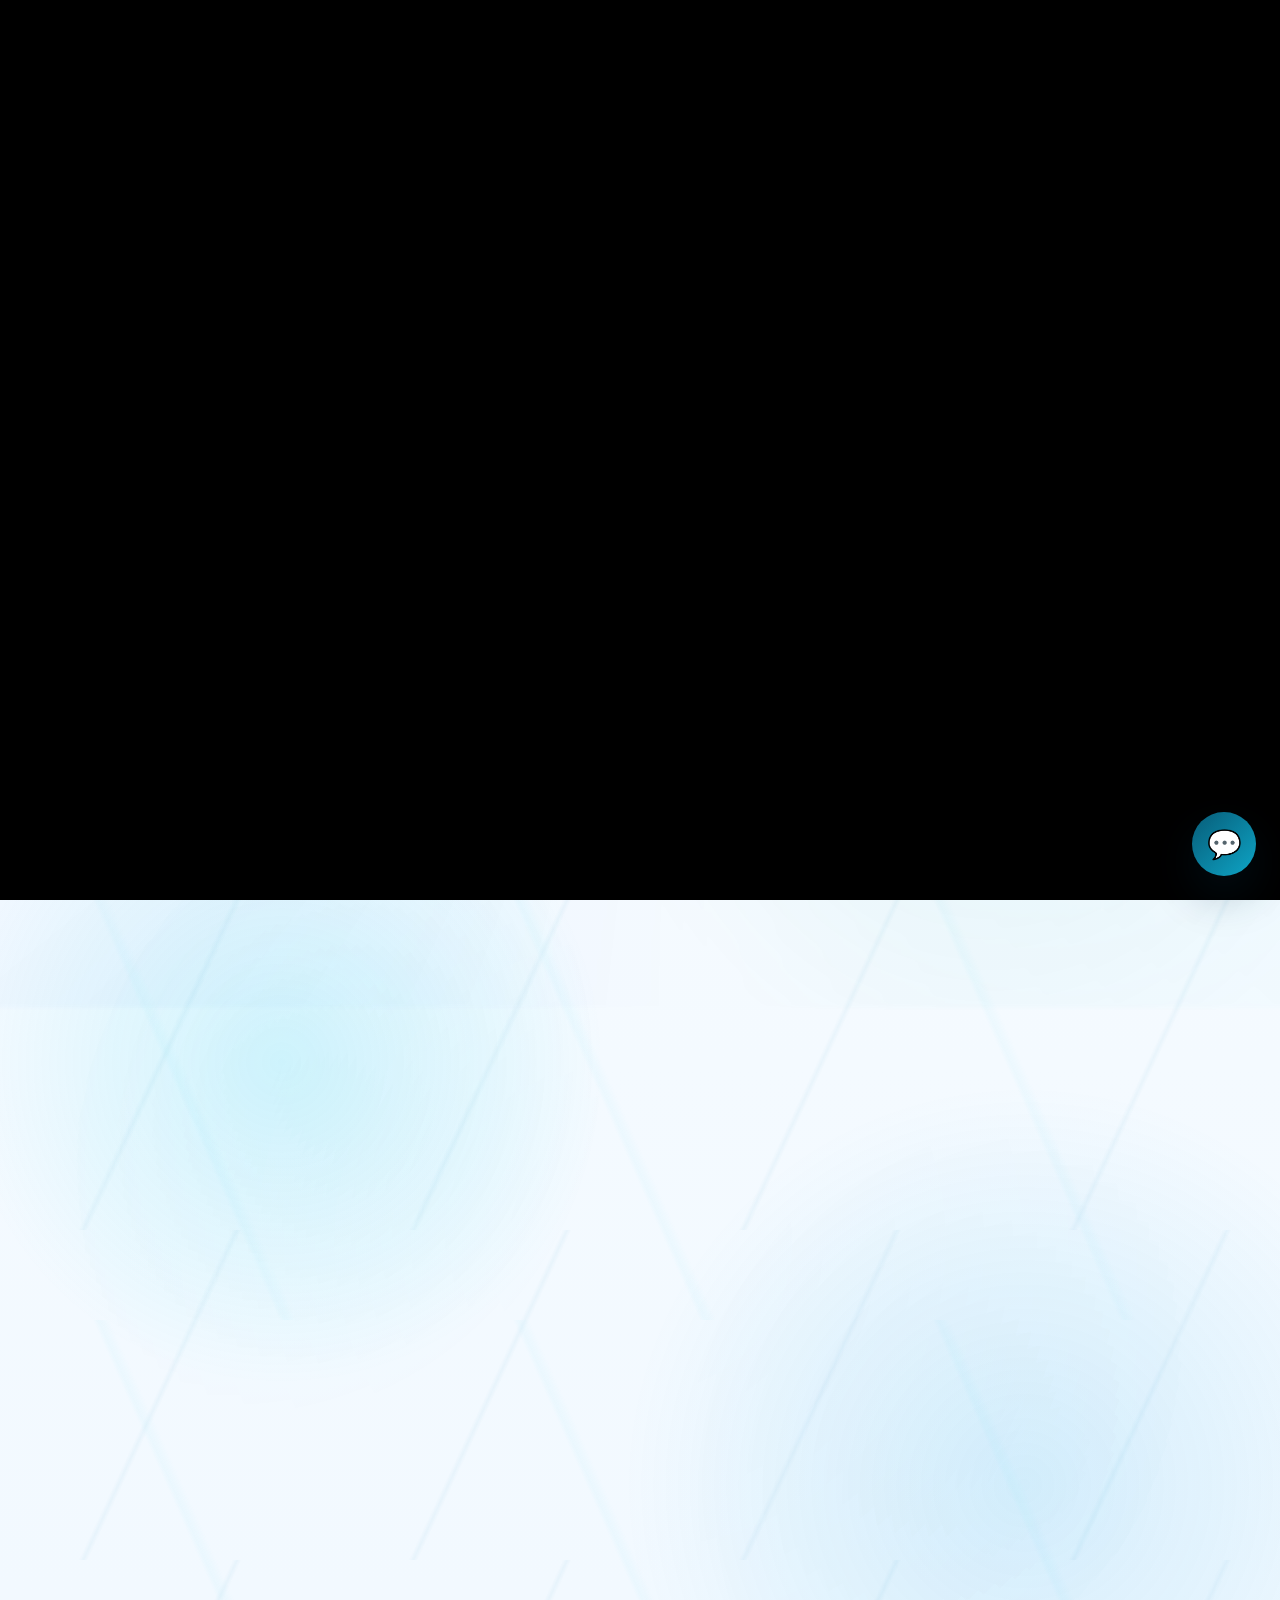
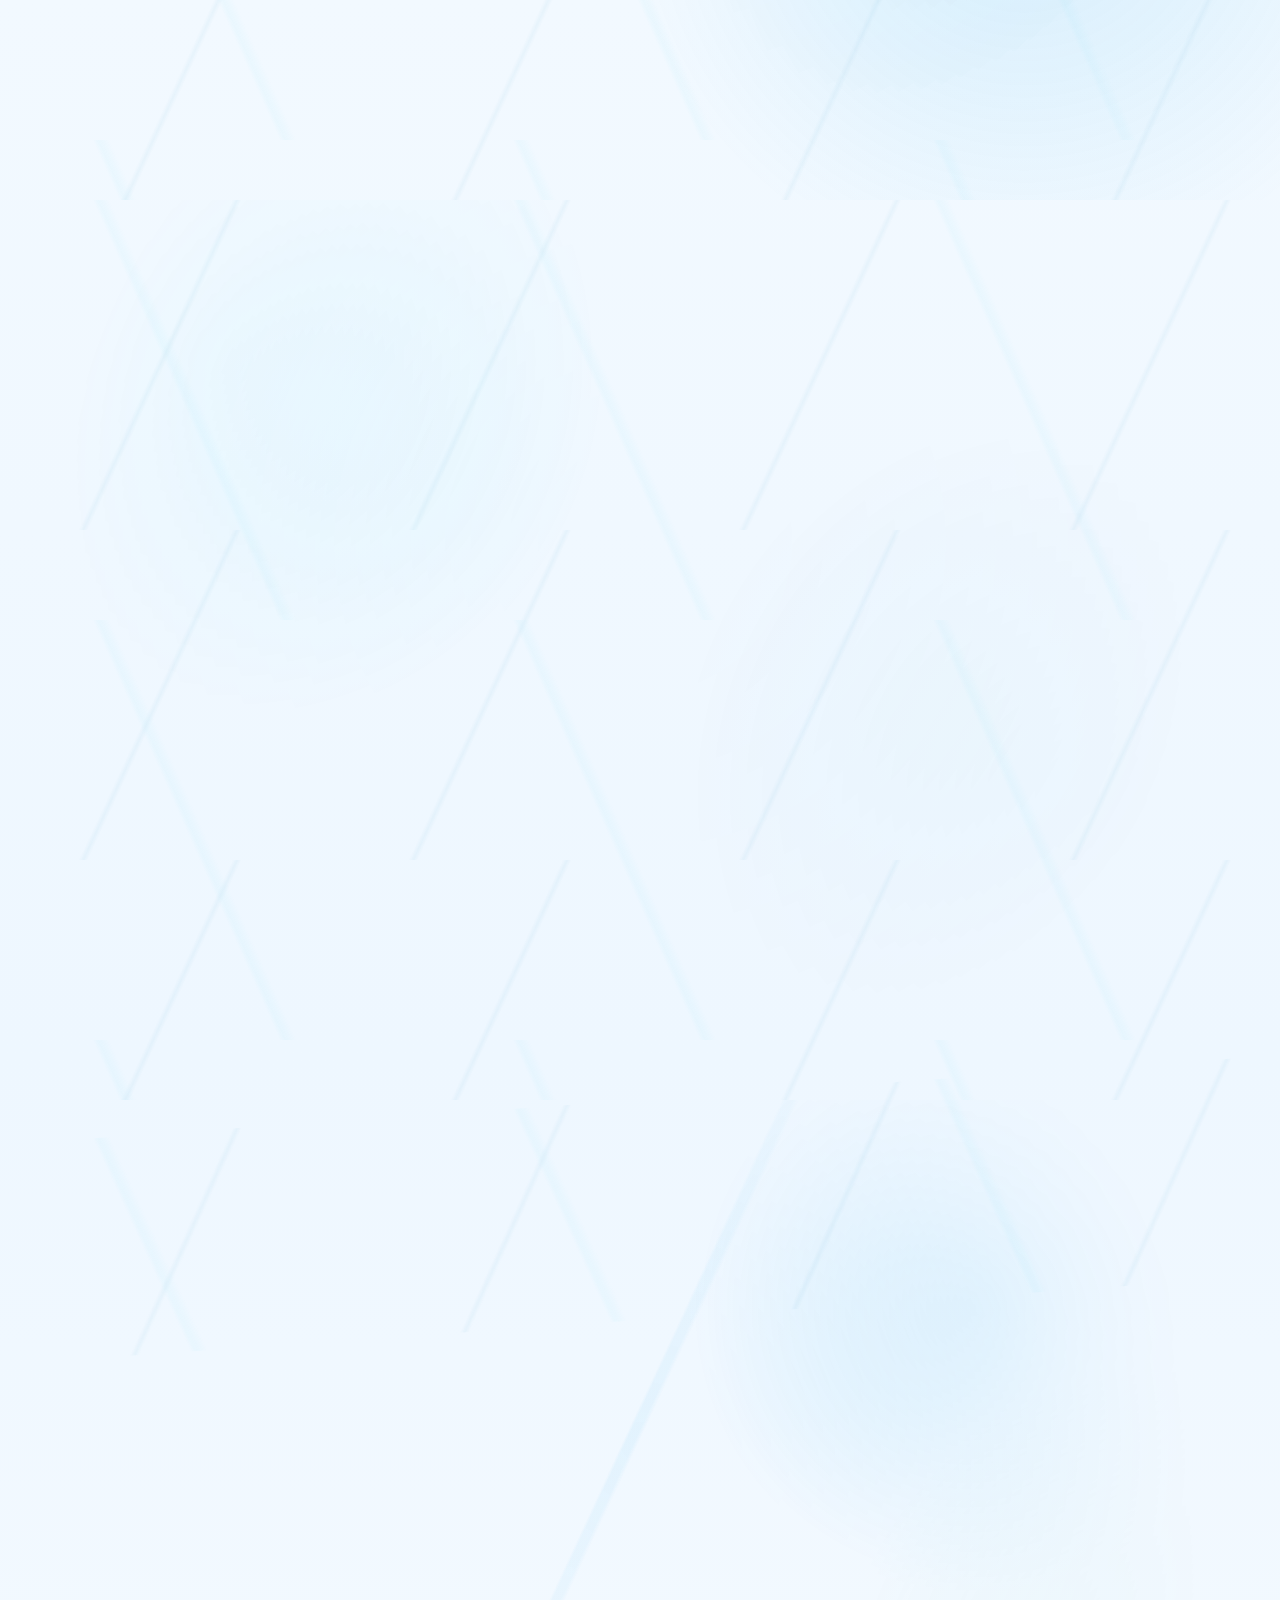
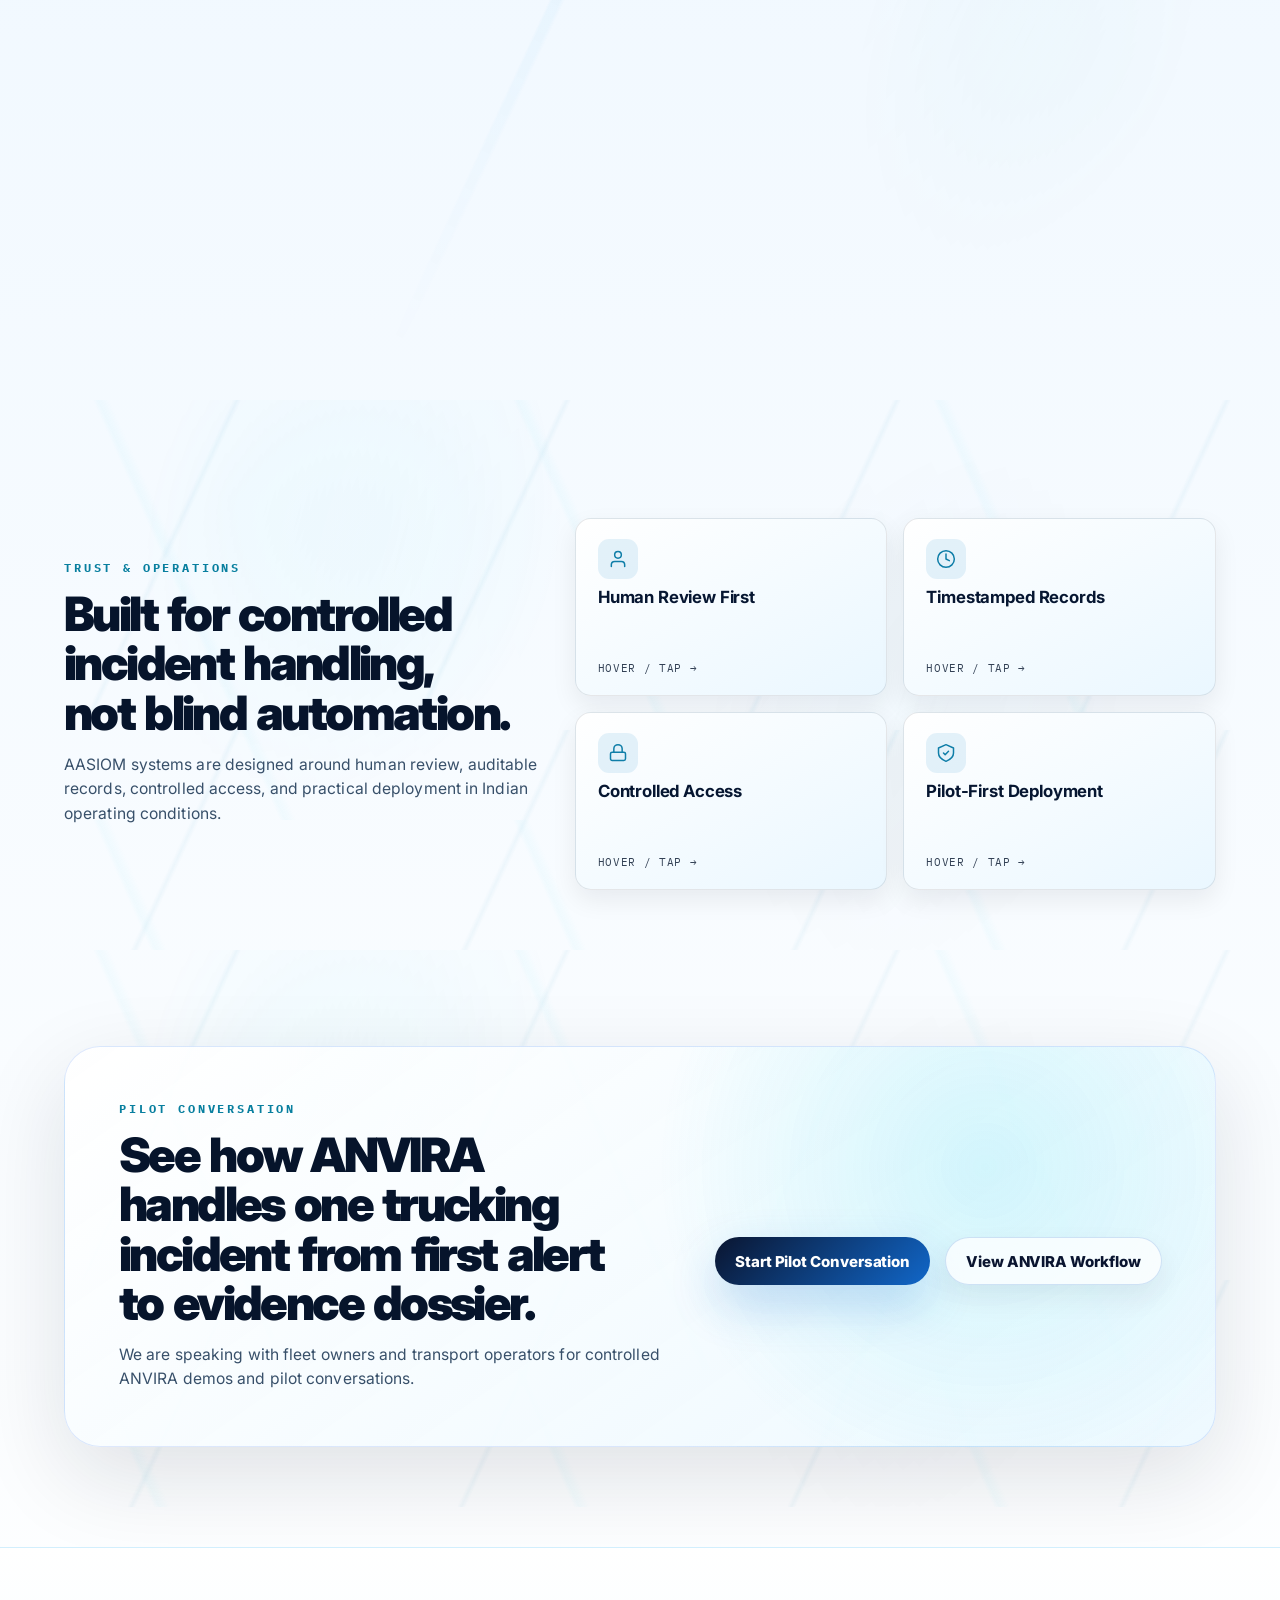
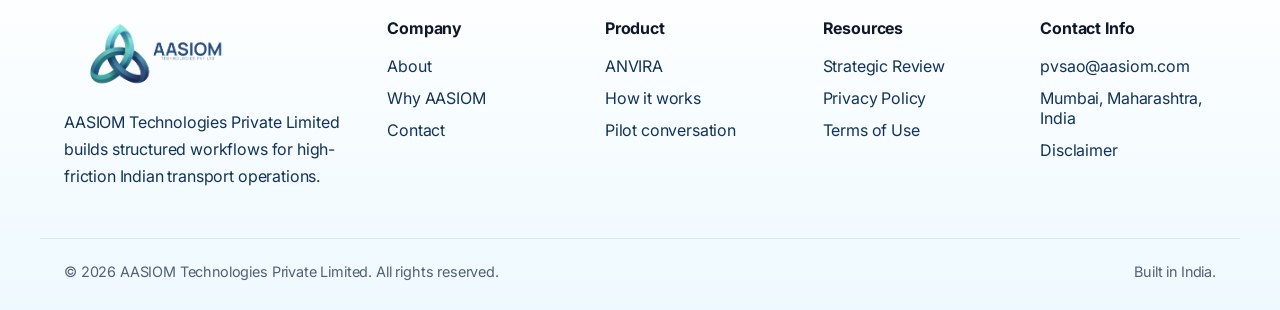
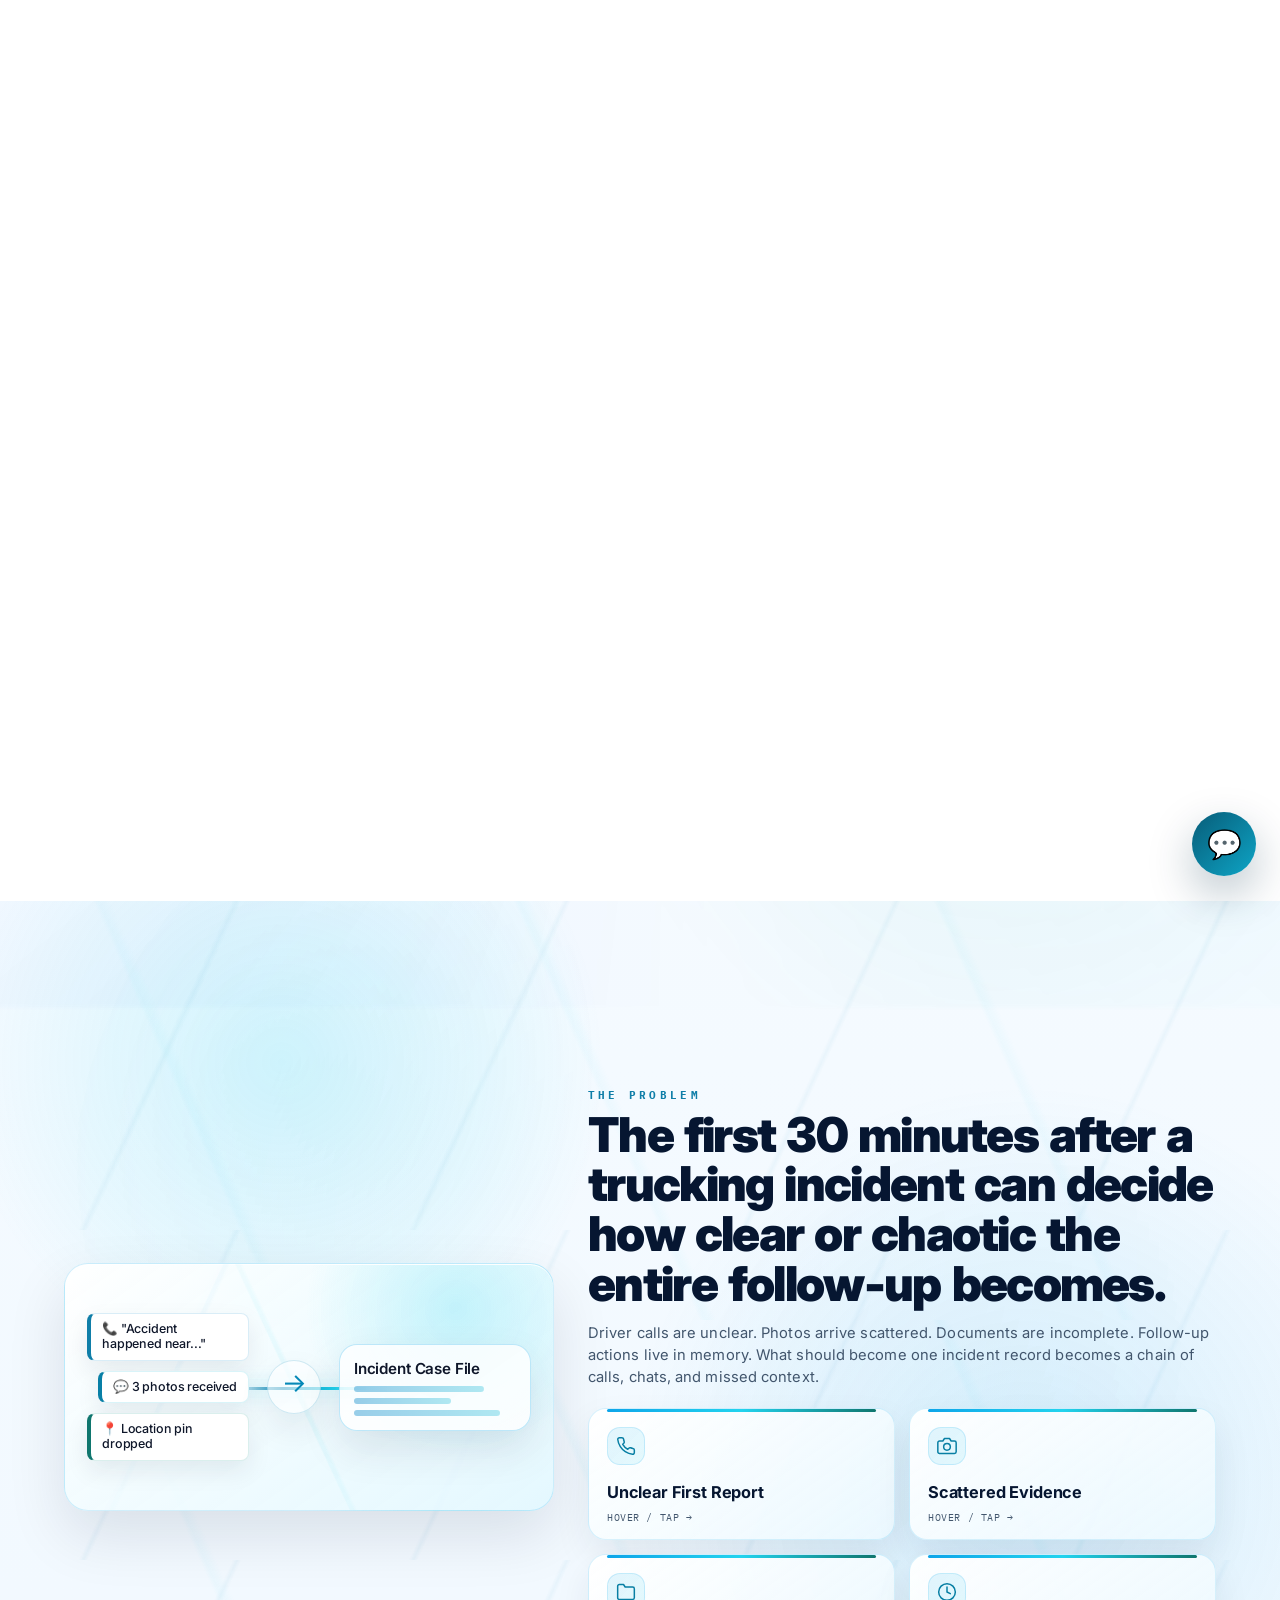
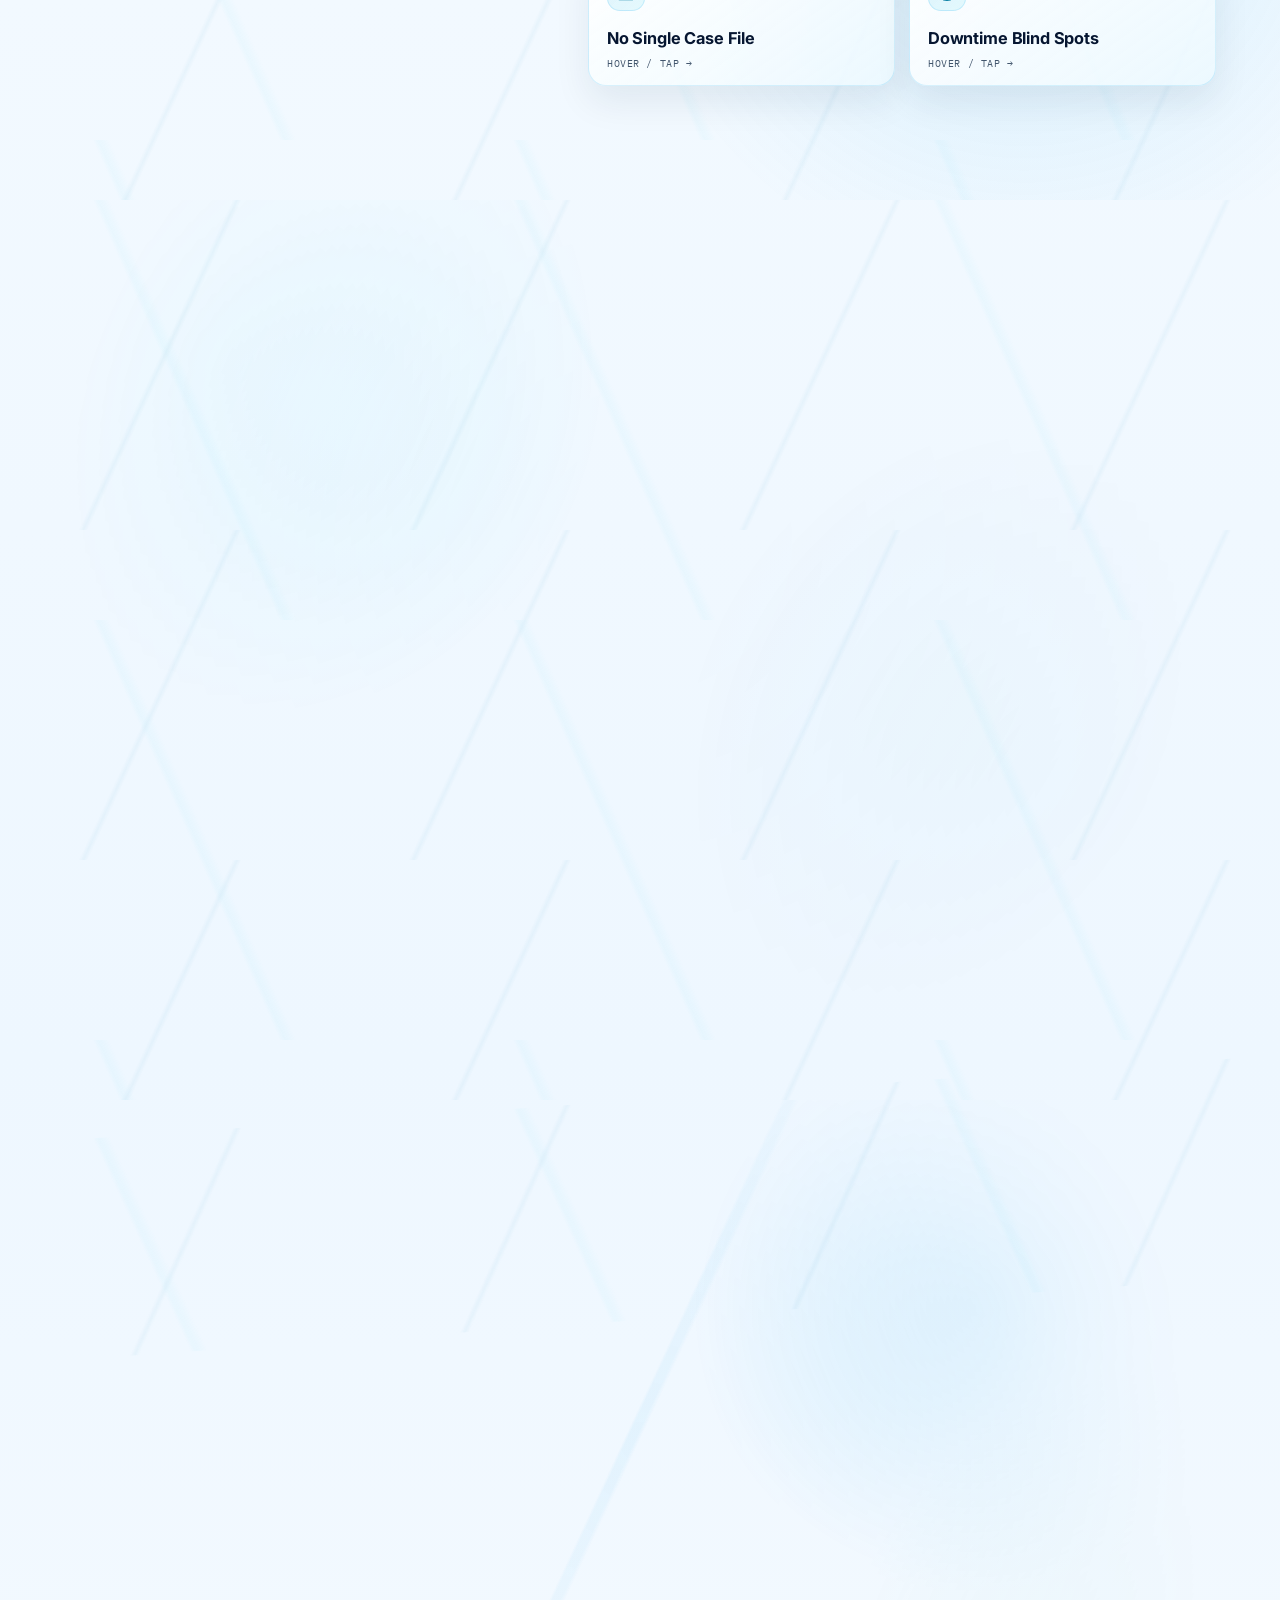
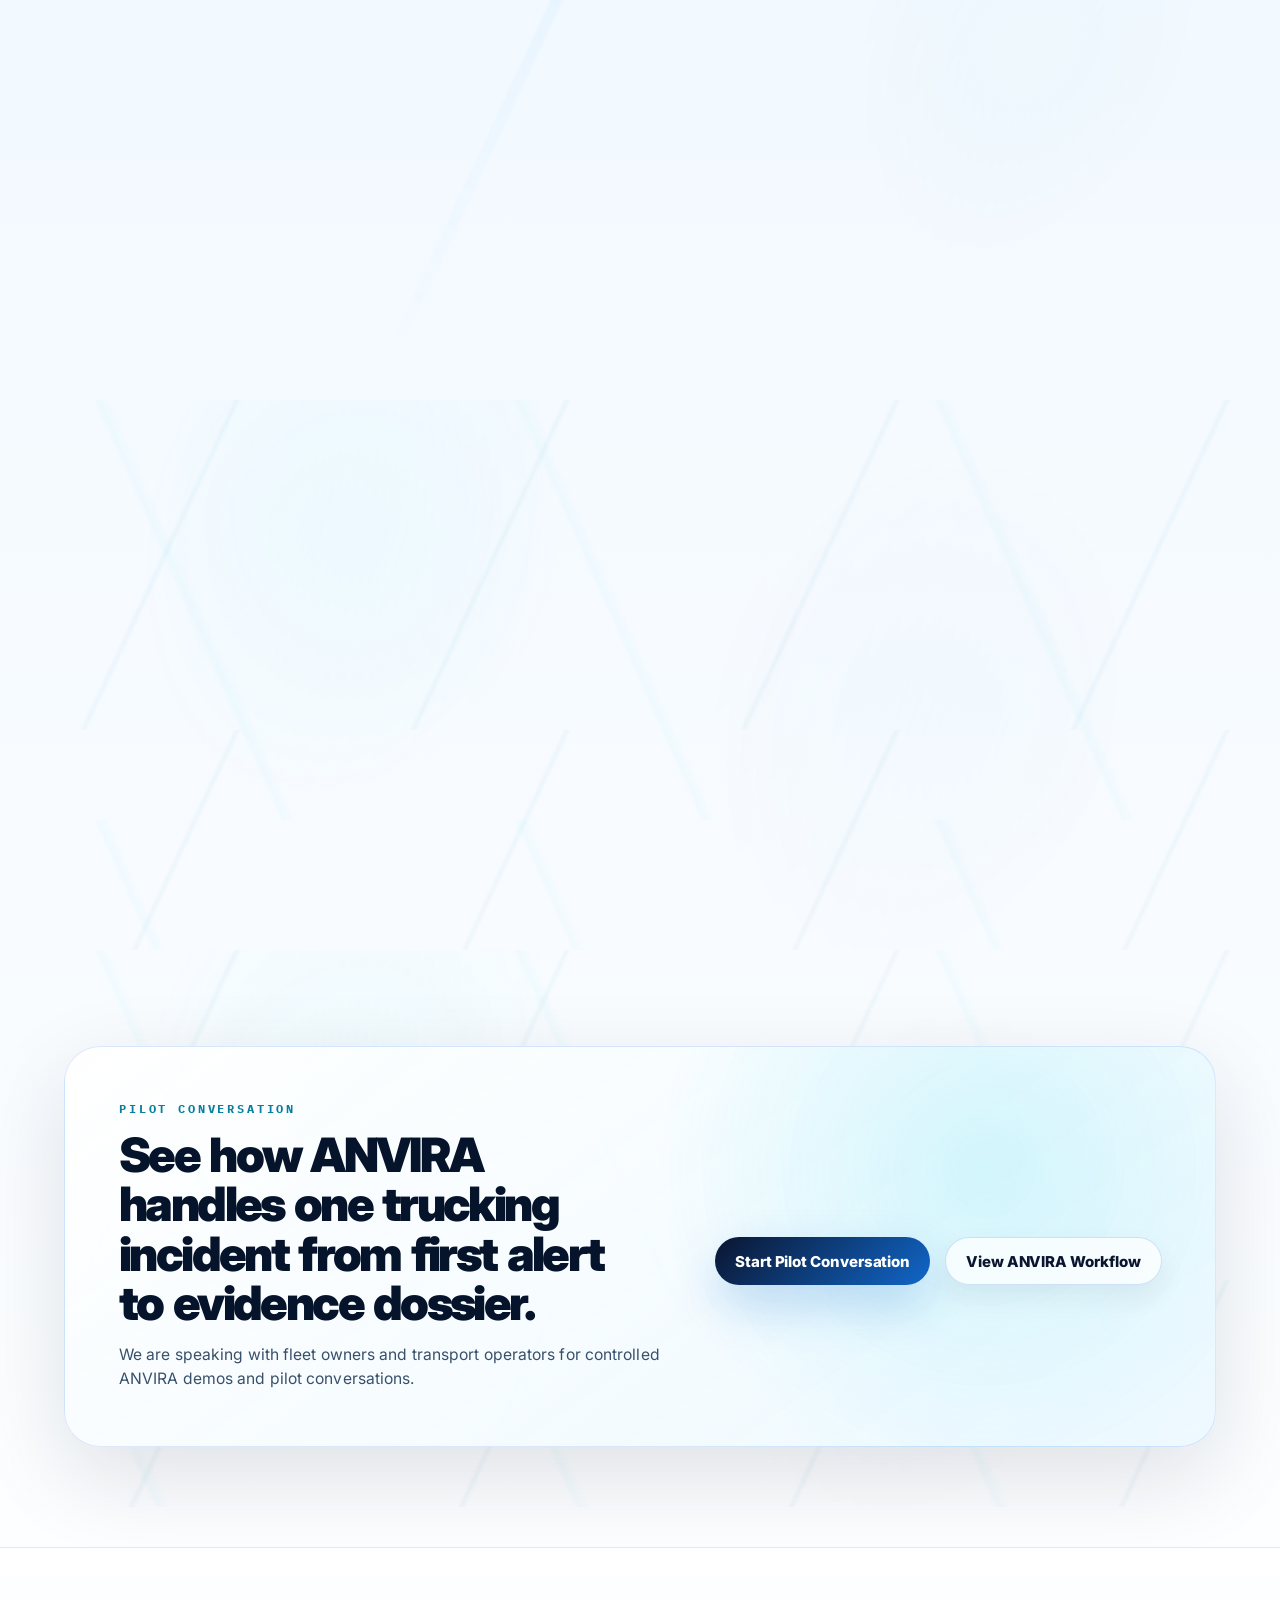
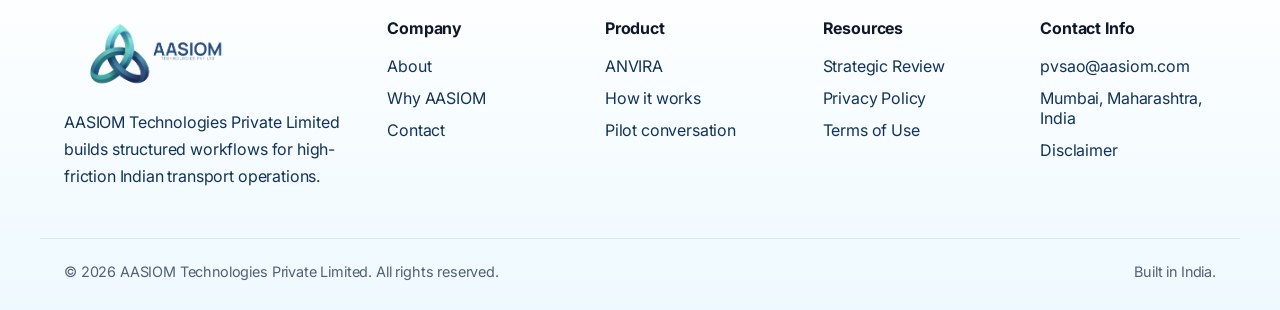
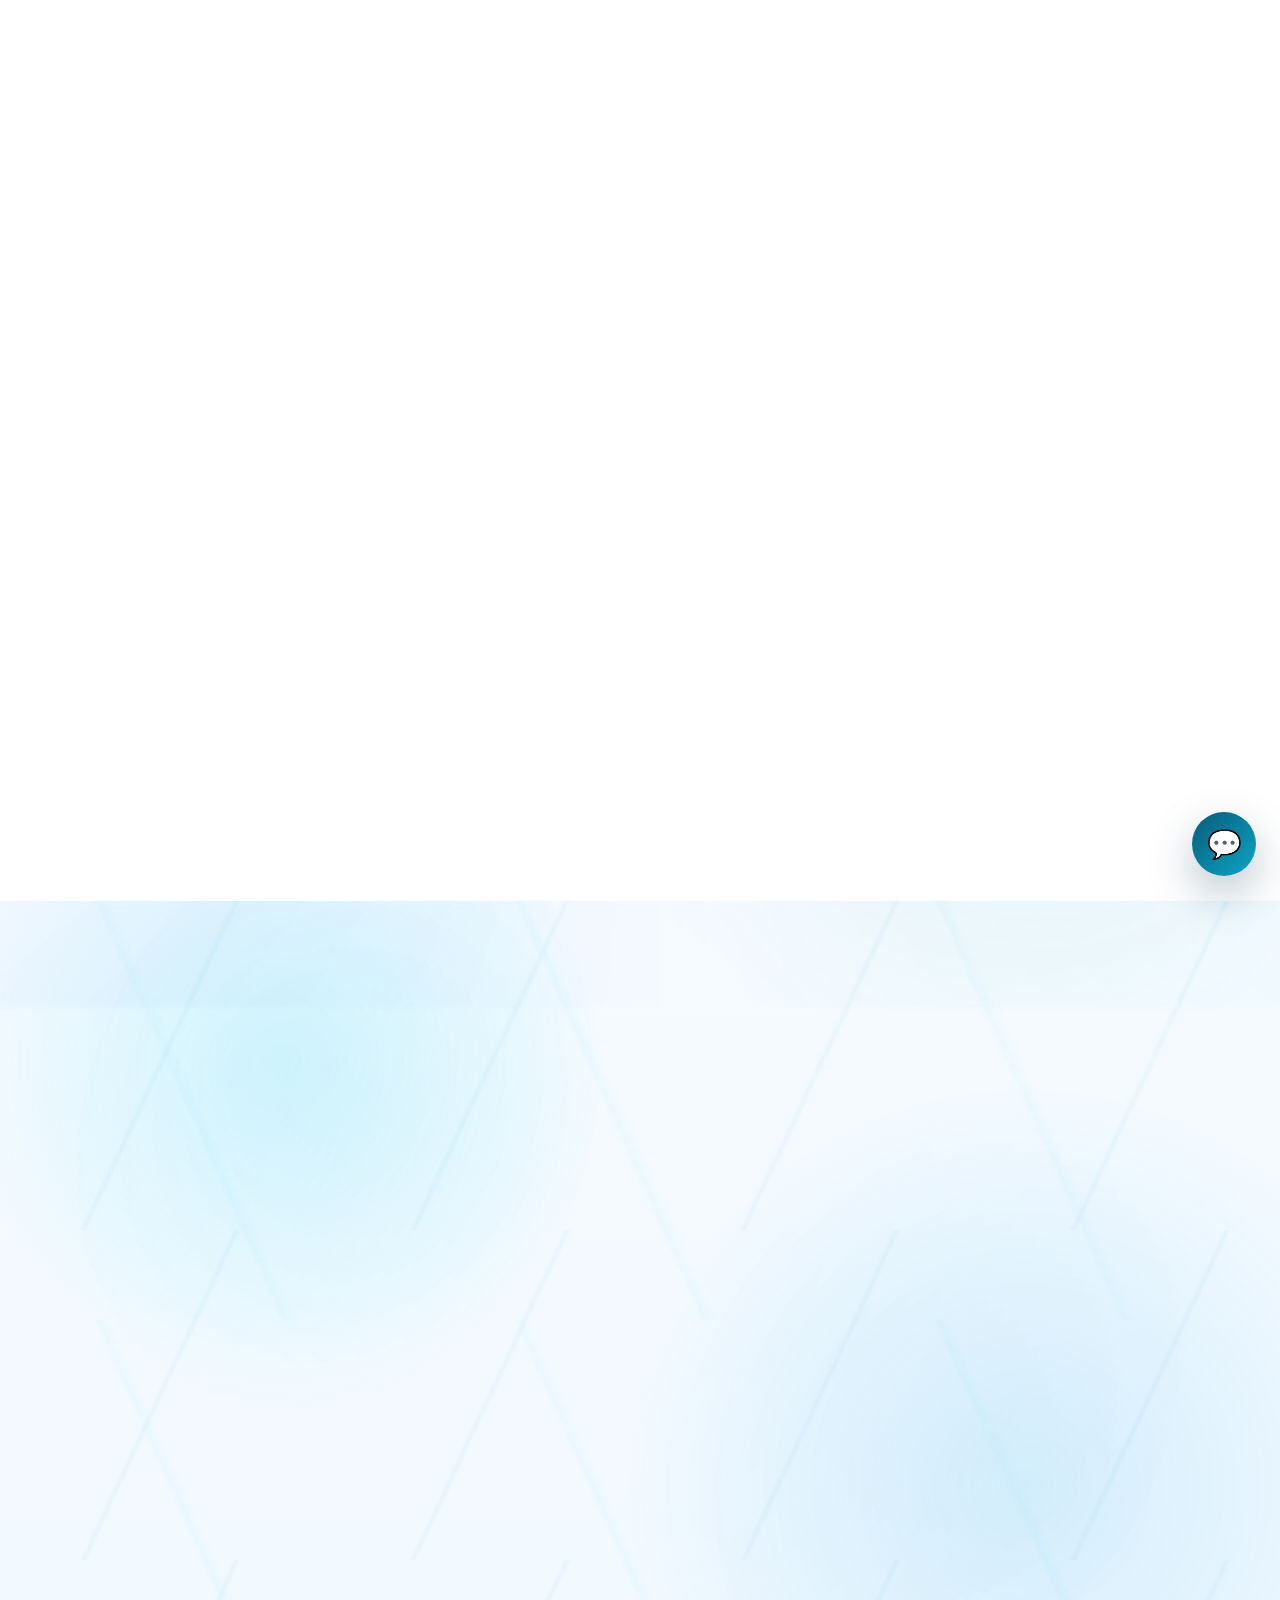
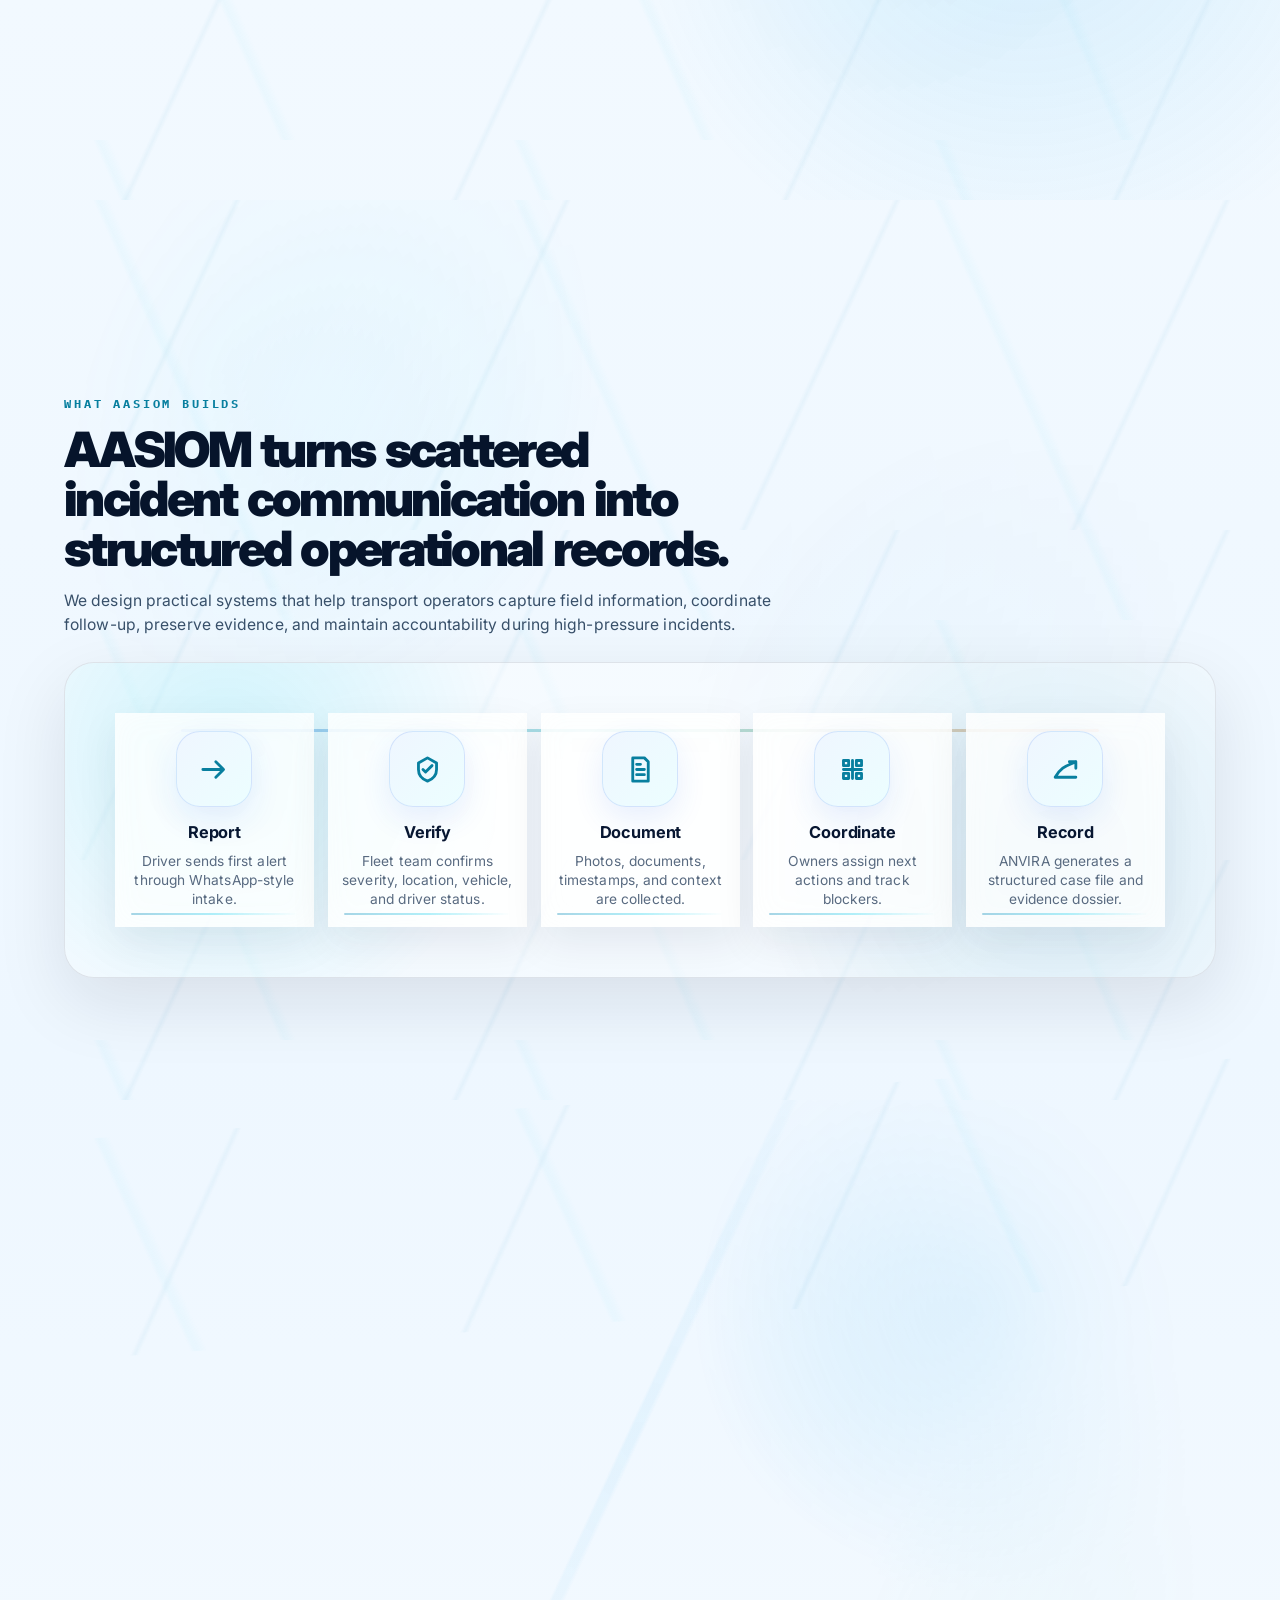
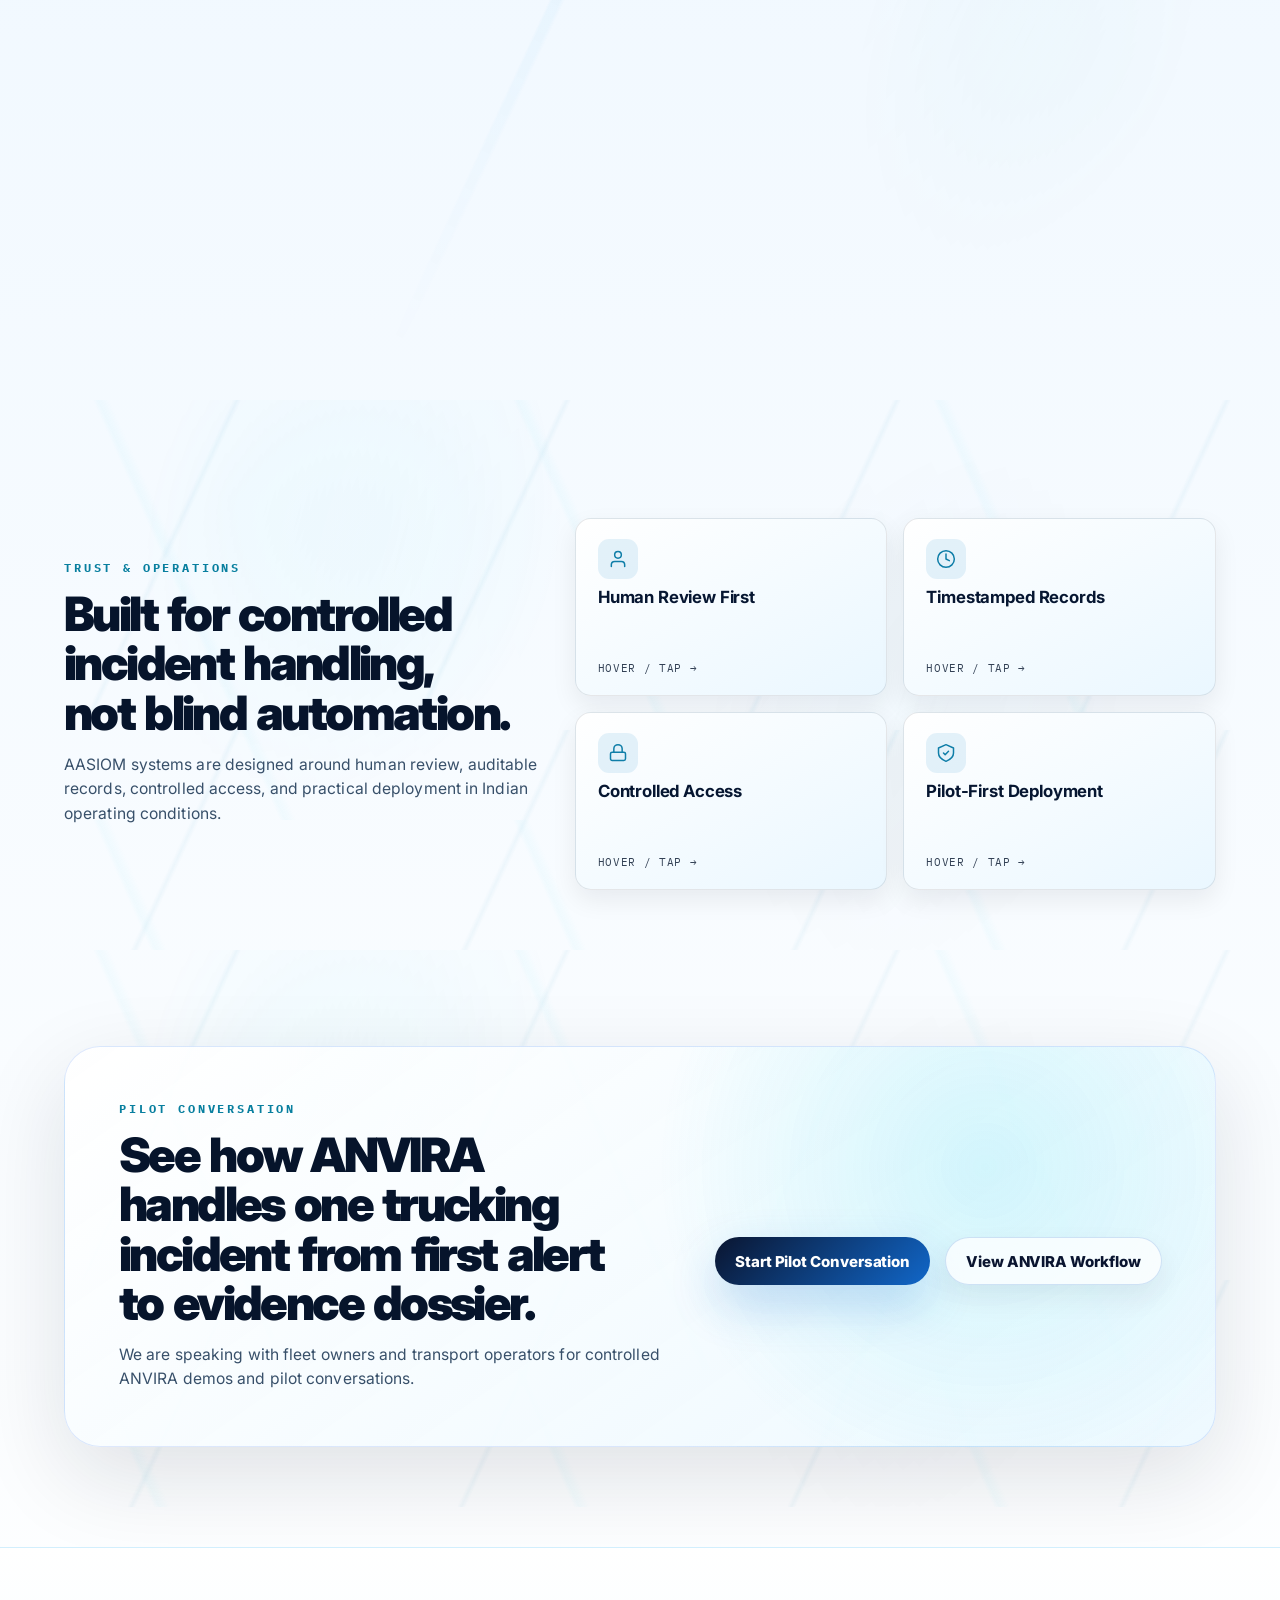
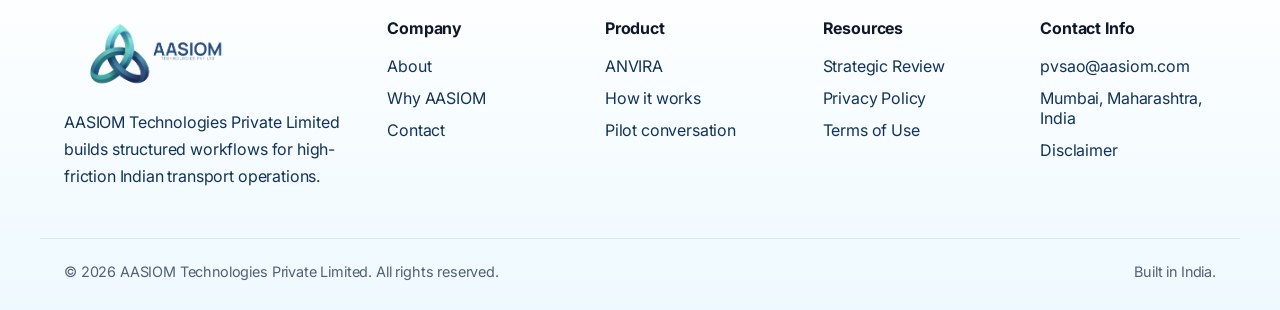
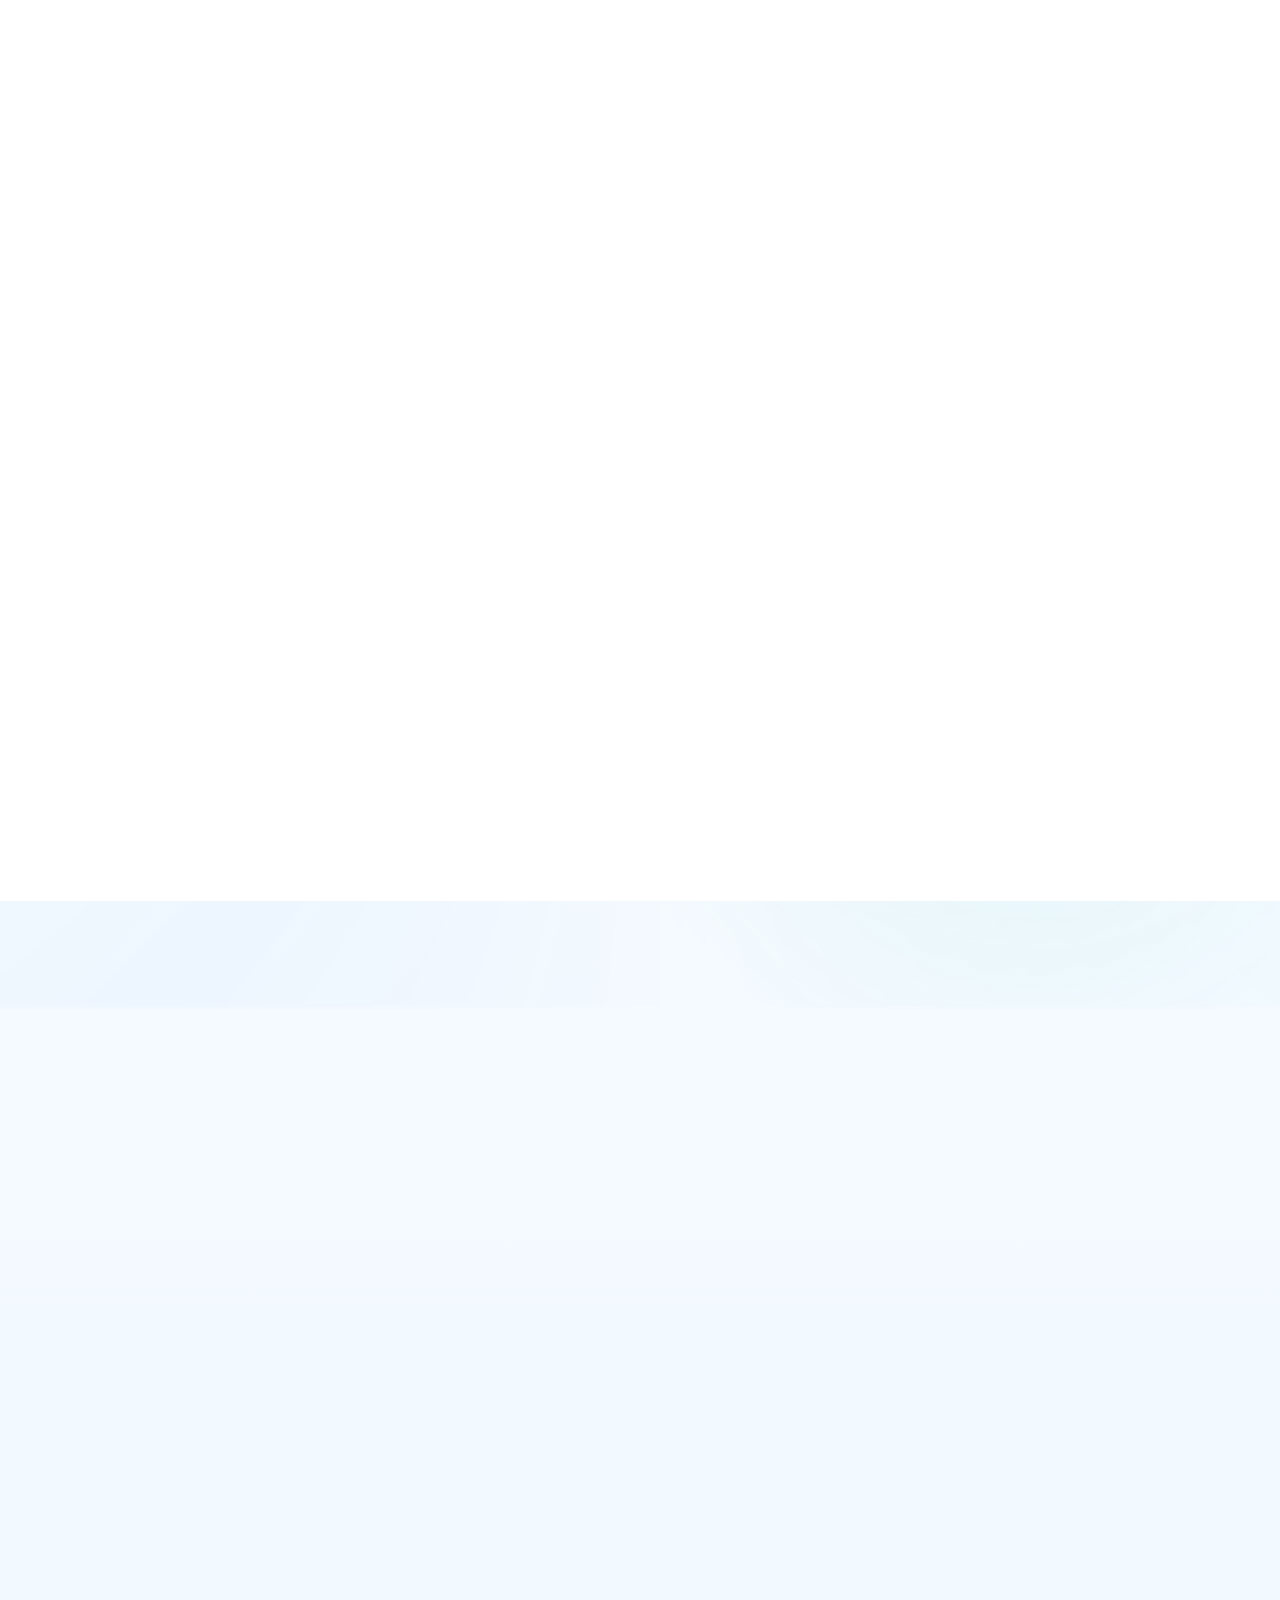
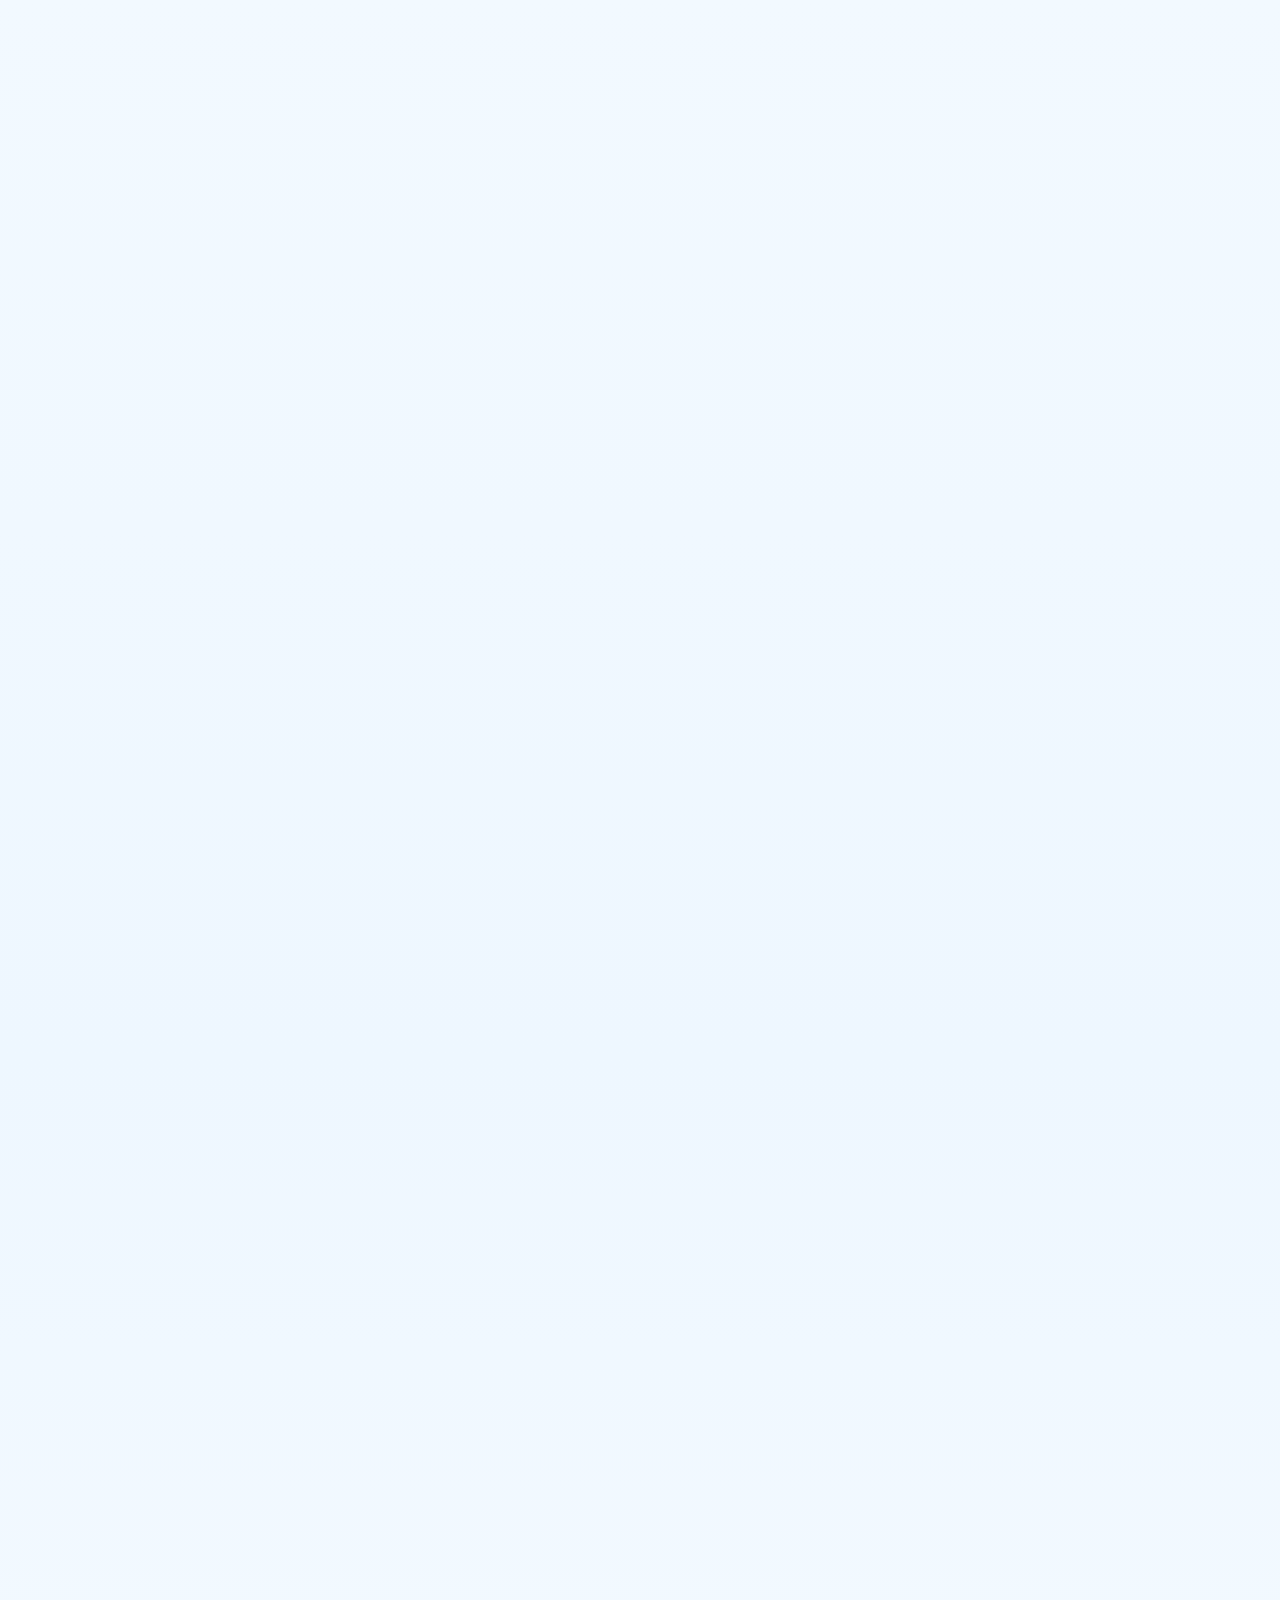
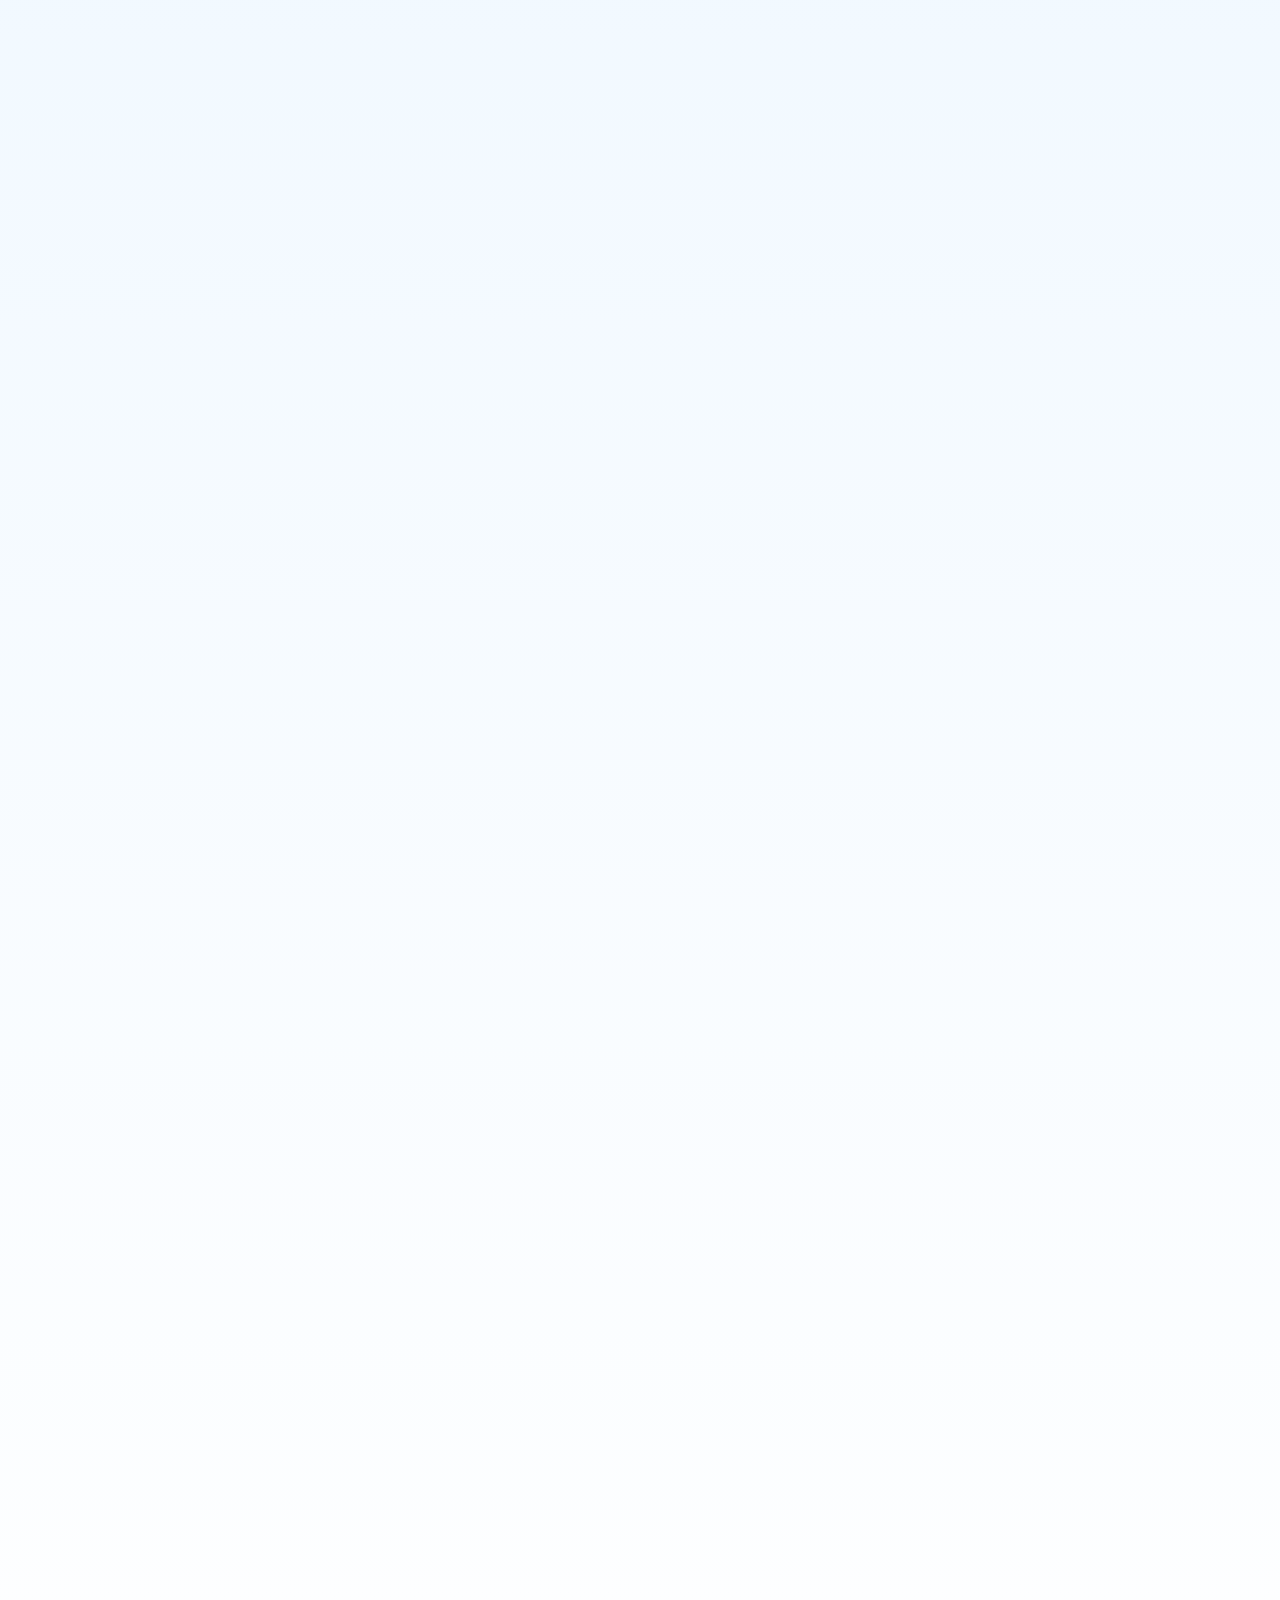
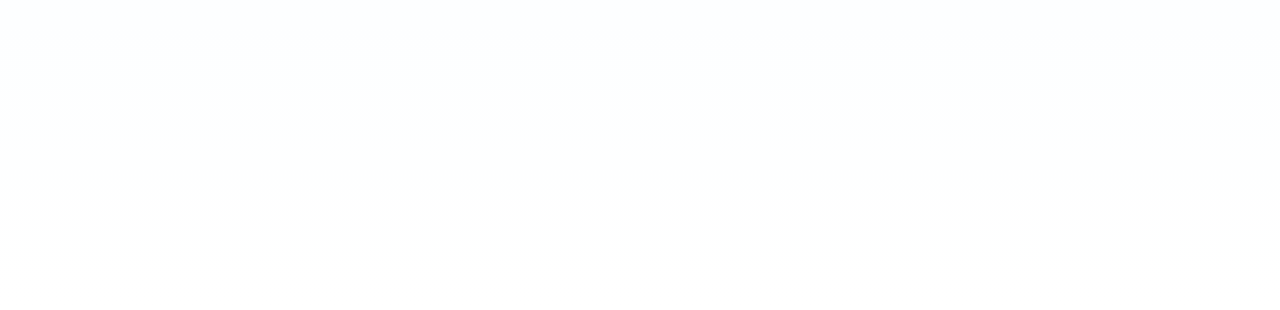
